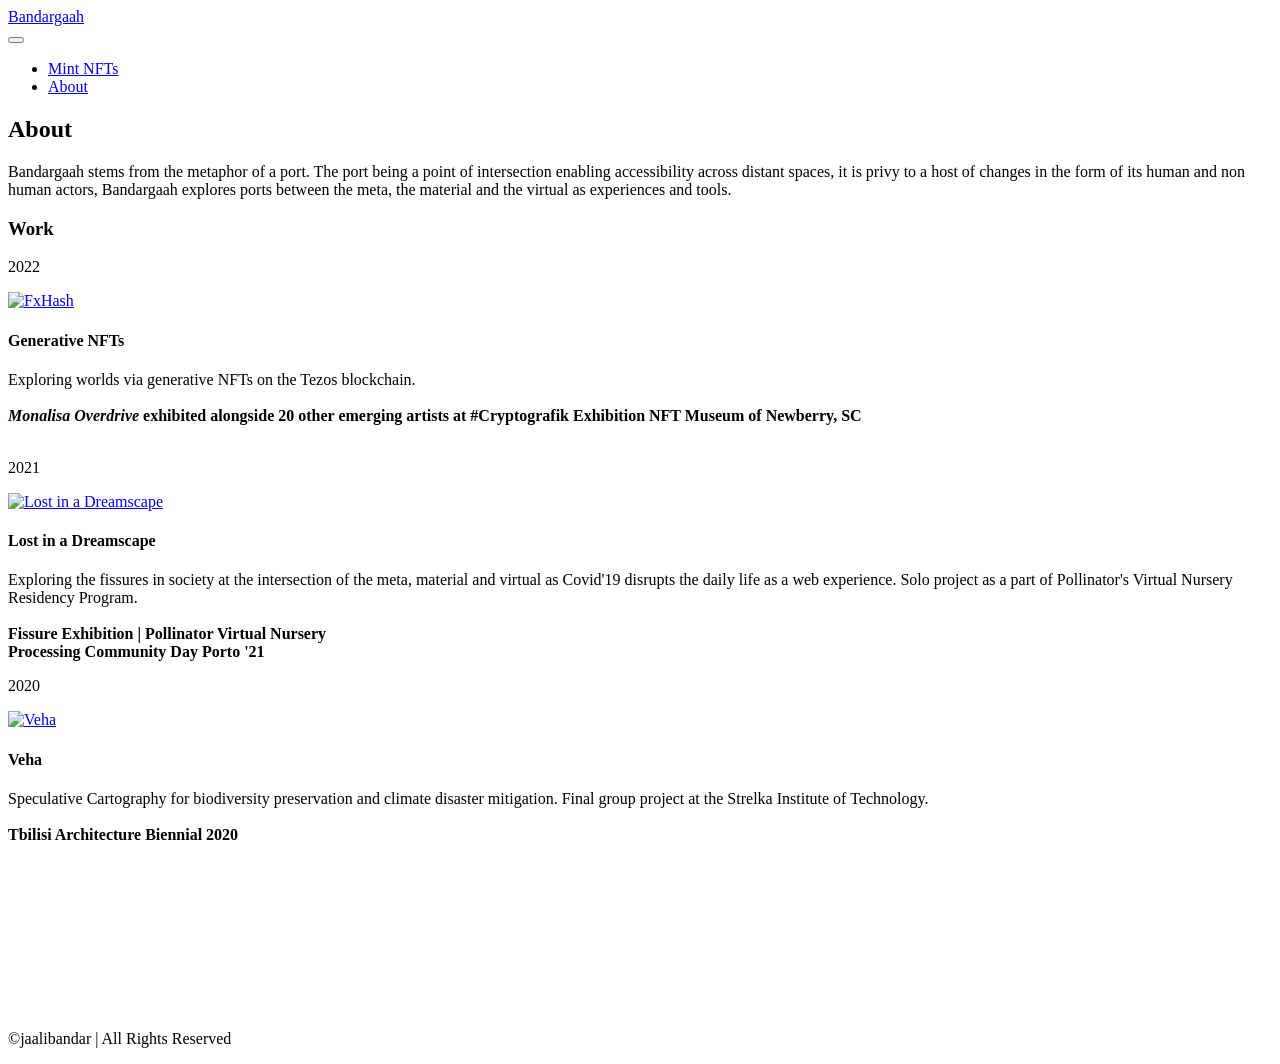
==== about.html @ 4d877e4e "Add files via upload" ====
<!DOCTYPE html>
<html  >
<head>

  <meta charset="UTF-8">
  <meta http-equiv="X-UA-Compatible" content="IE=edge">

  <meta name="viewport" content="width=device-width, initial-scale=1, minimum-scale=1">
  <link rel="shortcut icon" href="assets/images/icon01.png" type="image/x-icon">
  <meta name="description" content="">
  
  
  <title>About</title>
  <link rel="stylesheet" href="assets/bootstrap/css/bootstrap.min.css">
  <link rel="stylesheet" href="assets/bootstrap/css/bootstrap-grid.min.css">
  <link rel="stylesheet" href="assets/bootstrap/css/bootstrap-reboot.min.css">
  <link rel="stylesheet" href="assets/parallax/jarallax.css">
  <link rel="stylesheet" href="assets/dropdown/css/style.css">
  <link rel="stylesheet" href="assets/socicon/css/styles.css">
  <link rel="stylesheet" href="assets/theme/css/style.css">
  <link rel="preload" href="https://fonts.googleapis.com/css?family=EB+Garamond:400,500,600,700,800,400i,500i,600i,700i,800i&display=swap" as="style" onload="this.onload=null;this.rel='stylesheet'">
  <noscript><link rel="stylesheet" href="https://fonts.googleapis.com/css?family=EB+Garamond:400,500,600,700,800,400i,500i,600i,700i,800i&display=swap"></noscript>
  <link rel="preload" href="https://fonts.googleapis.com/css?family=IBM+Plex+Sans:100,100i,200,200i,300,300i,400,400i,500,500i,600,600i,700,700i&display=swap" as="style" onload="this.onload=null;this.rel='stylesheet'">
  <noscript><link rel="stylesheet" href="https://fonts.googleapis.com/css?family=IBM+Plex+Sans:100,100i,200,200i,300,300i,400,400i,500,500i,600,600i,700,700i&display=swap"></noscript>
  <link rel="preload" as="style" href="assets/mobirise/css/mbr-additional.css"><link rel="stylesheet" href="assets/mobirise/css/mbr-additional.css" type="text/css">
  
  
  
  
</head>
<body>

<!-- Analytics -->
<!-- Global site tag (gtag.js) - Google Analytics -->
<script async src="https://www.googletagmanager.com/gtag/js?id=G-V5BBB9XHF3"></script>
<script>
  window.dataLayer = window.dataLayer || [];
  function gtag(){dataLayer.push(arguments);}
  gtag('js', new Date());

  gtag('config', 'G-V5BBB9XHF3');
</script>
<!-- /Analytics -->


  
  <section data-bs-version="5.1" class="menu menu3 cid-t7M9YjUPXo" once="menu" id="menu3-7">
    
    <nav class="navbar navbar-dropdown navbar-expand-lg">
        <div class="container-fluid">
            <div class="navbar-brand">
                
                <span class="navbar-caption-wrap"><a class="navbar-caption text-white text-primary display-7" href="index.html">Bandargaah</a></span>
            </div>
            <button class="navbar-toggler" type="button" data-toggle="collapse" data-bs-toggle="collapse" data-target="#navbarSupportedContent" data-bs-target="#navbarSupportedContent" aria-controls="navbarNavAltMarkup" aria-expanded="false" aria-label="Toggle navigation">
                <div class="hamburger">
                    <span></span>
                    <span></span>
                    <span></span>
                    <span></span>
                </div>
            </button>
            <div class="collapse navbar-collapse" id="navbarSupportedContent">
                <ul class="navbar-nav nav-dropdown nav-right" data-app-modern-menu="true"><li class="nav-item"><a class="nav-link link text-white text-primary display-7" href="index.html#features3-2">Mint NFTs</a></li>
                    
                    <li class="nav-item"><a class="nav-link link text-white text-primary display-7" href="about.html">About</a>
                    </li></ul>
                <div class="icons-menu">
                    <a class="iconfont-wrapper" href="https://www.instagram.com/jaali.bandar/" target="_blank">
                        <span class="p-2 mbr-iconfont socicon-instagram socicon" style="color: rgb(255, 255, 255); fill: rgb(255, 255, 255);"></span>
                    </a>
                    <a class="iconfont-wrapper" href="https://twitter.com/jaalibandar" target="_blank">
                        <span class="p-2 mbr-iconfont socicon-twitter socicon" style="color: rgb(255, 255, 255); fill: rgb(255, 255, 255);"></span>
                    </a>
                    <a class="iconfont-wrapper" href="mailto:jaalibandar@gmail.com">
                        <span class="p-2 mbr-iconfont socicon-mail socicon" style="color: rgb(255, 255, 255); fill: rgb(255, 255, 255);"></span>
                    </a>
                    
                </div>
                
            </div>
        </div>
    </nav>
</section>

<section data-bs-version="5.1" class="header1 cid-t7M9YkzT1u mbr-fullscreen mbr-parallax-background" id="header1-8">

    

    <div class="mbr-overlay" style="opacity: 0.6; background-color: rgb(0, 0, 0);"></div>

    <div class="container">
        <div class="row">
            <div class="col-12 col-lg-8">
                <h1 class="mbr-section-title mbr-fonts-style mb-3 display-1"><strong>About</strong></h1>
                
                <p class="mbr-text mbr-fonts-style display-7">Bandargaah stems from the metaphor of a port. The port being a point of intersection enabling accessibility across distant spaces, it is privy to a host of changes in the form of its human and non human actors, Bandargaah explores ports between the meta, the material and the virtual as experiences and tools.</p>
                
            </div>
        </div>
    </div>
</section>

<section data-bs-version="5.1" class="timeline3 cid-t7MYeKxSr4" id="timeline3-d">
    
    
    <div class="container">
        <div class="mbr-section-head">
            <h3 class="mbr-section-title mbr-fonts-style align-center mb-0 display-1">
                <strong>Work</strong></h3>
            
        </div>
        <div class="timelines-container mt-4">
            <div class="row timeline-element first-separline mb-5">
                <div class="timeline-date col-12">
                    <div class="timeline-date-wrapper">
                        <p class="mbr-timeline-date display-7">
                            2022</p>
                    </div>
                </div>
                <span class="iconBackground"></span>
                <div class="col-12 col-md-6">
                    <div class="image-wrapper">
                        <a href="https://www.fxhash.xyz/u/Jaali%20Bandar" target="_blank"><img src="assets/images/cables-20.png" alt="FxHash" title=""></a>
                    </div>
                </div>
                <div class="col-12 col-md-6">
                    <div class="timeline-text-wrapper">
                        <h4 class="mbr-timeline-title mbr-fonts-style mb-0 display-5">
                            <strong>Generative NFTs</strong></h4>
                        <p class="mbr-text mbr-fonts-style mt-3 mb-0 display-7">
                            Exploring worlds via generative NFTs on the Tezos blockchain.&nbsp;<br><br><em><strong>Monalisa Overdrive</strong></em> <strong>exhibited alongside 20 other emerging artists at #Cryptografik Exhibition NFT Museum&nbsp;of Newberry, SC</strong>&nbsp;&nbsp;<br><br></p>
                    </div>
                </div>
            </div>
            <div class="row timeline-element first-separline mb-5">
                <div class="timeline-date col-12">
                    <div class="timeline-date-wrapper">
                        <p class="mbr-timeline-date display-7">
                            2021</p>
                    </div>
                </div>
                <span class="iconBackground"></span>
                <div class="col-12 col-md-6">
                    <div class="image-wrapper">
                        <a href="https://lostinadreamscape.com/" target="_blank"><img src="assets/images/liad.png" alt="Lost in a Dreamscape" title=""></a>
                    </div>
                </div>
                <div class="col-12 col-md-6">
                    <div class="timeline-text-wrapper">
                        <h4 class="mbr-timeline-title mbr-fonts-style mb-0 display-5">
                            <strong>Lost in a Dreamscape</strong></h4>
                        <p class="mbr-text mbr-fonts-style mt-3 mb-0 display-7">
                            Exploring the fissures in society at the intersection of the meta, material and virtual as Covid'19 disrupts the daily life as a web experience. Solo project as a part of Pollinator's Virtual Nursery Residency Program.<br><br><strong>Fissure Exhibition | Pollinator Virtual Nursery&nbsp;</strong><br><strong>Processing Community Day Porto '21</strong></p>
                    </div>
                </div>
            </div>
            <div class="row timeline-element first-separline mb-5">
                <div class="timeline-date col-12">
                    <div class="timeline-date-wrapper">
                        <p class="mbr-timeline-date display-7">
                            2020</p>
                    </div>
                </div>
                <span class="iconBackground"></span>
                <div class="col-12 col-md-6">
                    <div class="image-wrapper">
                        <a href="http://veha.network/" target="_blank"><img src="assets/images/ajuksdhfasukjf.png" alt="Veha" title=""></a>
                    </div>
                </div>
                <div class="col-12 col-md-6">
                    <div class="timeline-text-wrapper">
                        <h4 class="mbr-timeline-title mbr-fonts-style mb-0 display-5">
                            <strong>Veha</strong></h4>
                        <p class="mbr-text mbr-fonts-style mt-3 mb-0 display-7">Speculative Cartography for biodiversity preservation and climate disaster mitigation. Final group project at the Strelka Institute of Technology.&nbsp;<br><br><strong>Tbilisi Architecture Biennial 2020&nbsp;</strong></p>
                    </div>
                </div>
            </div>
            
            
            
            
            
            
            
            
            
        </div>
    </div>
</section>

<section data-bs-version="5.1" class="map2 cid-t7M9YlPfBS" id="map2-b">
    
    
    <div>
        
        <div class="google-map"><iframe frameborder="0" style="border:0" src="https://www.google.com/maps/embed/v1/place?key=AIzaSyCNveGQ9bfpKFwWzQLLftrR9hNiHwdqQG8&amp;q=bangalore" allowfullscreen=""></iframe></div>
    </div>
</section>

<section data-bs-version="5.1" class="footer7 cid-t7M9YmiOKO" once="footers" id="footer7-c">

    

    

    <div class="container">
        <div class="media-container-row align-center mbr-white">
            <div class="col-12">
                <p class="mbr-text mb-0 mbr-fonts-style display-7">
                    ©jaalibandar | All Rights Reserved
                </p>
            </div>
        </div>
    </div>
</section><section style="display: none !important;background-color: #fff; font-family: -apple-system, BlinkMacSystemFont, 'Segoe UI', 'Roboto', 'Helvetica Neue', Arial, sans-serif; color:#aaa; font-size:12px; padding: 0; align-items: center; display: flex;"><a href="https://mobirise.site/b" style="flex: 1 1; height: 3rem; padding-left: 1rem;"></a><p style="flex: 0 0 auto; margin:0; padding-right:1rem;"><a href="https://mobirise.site/s" style="color:#aaa;">Site</a> was designed with Mobirise web themes</p></section><script src="assets/bootstrap/js/bootstrap.bundle.min.js"></script>  <script src="assets/parallax/jarallax.js"></script>  <script src="assets/smoothscroll/smooth-scroll.js"></script>  <script src="assets/ytplayer/index.js"></script>  <script src="assets/dropdown/js/navbar-dropdown.js"></script>  <script src="assets/theme/js/script.js"></script>  
  
  
</body>
</html>
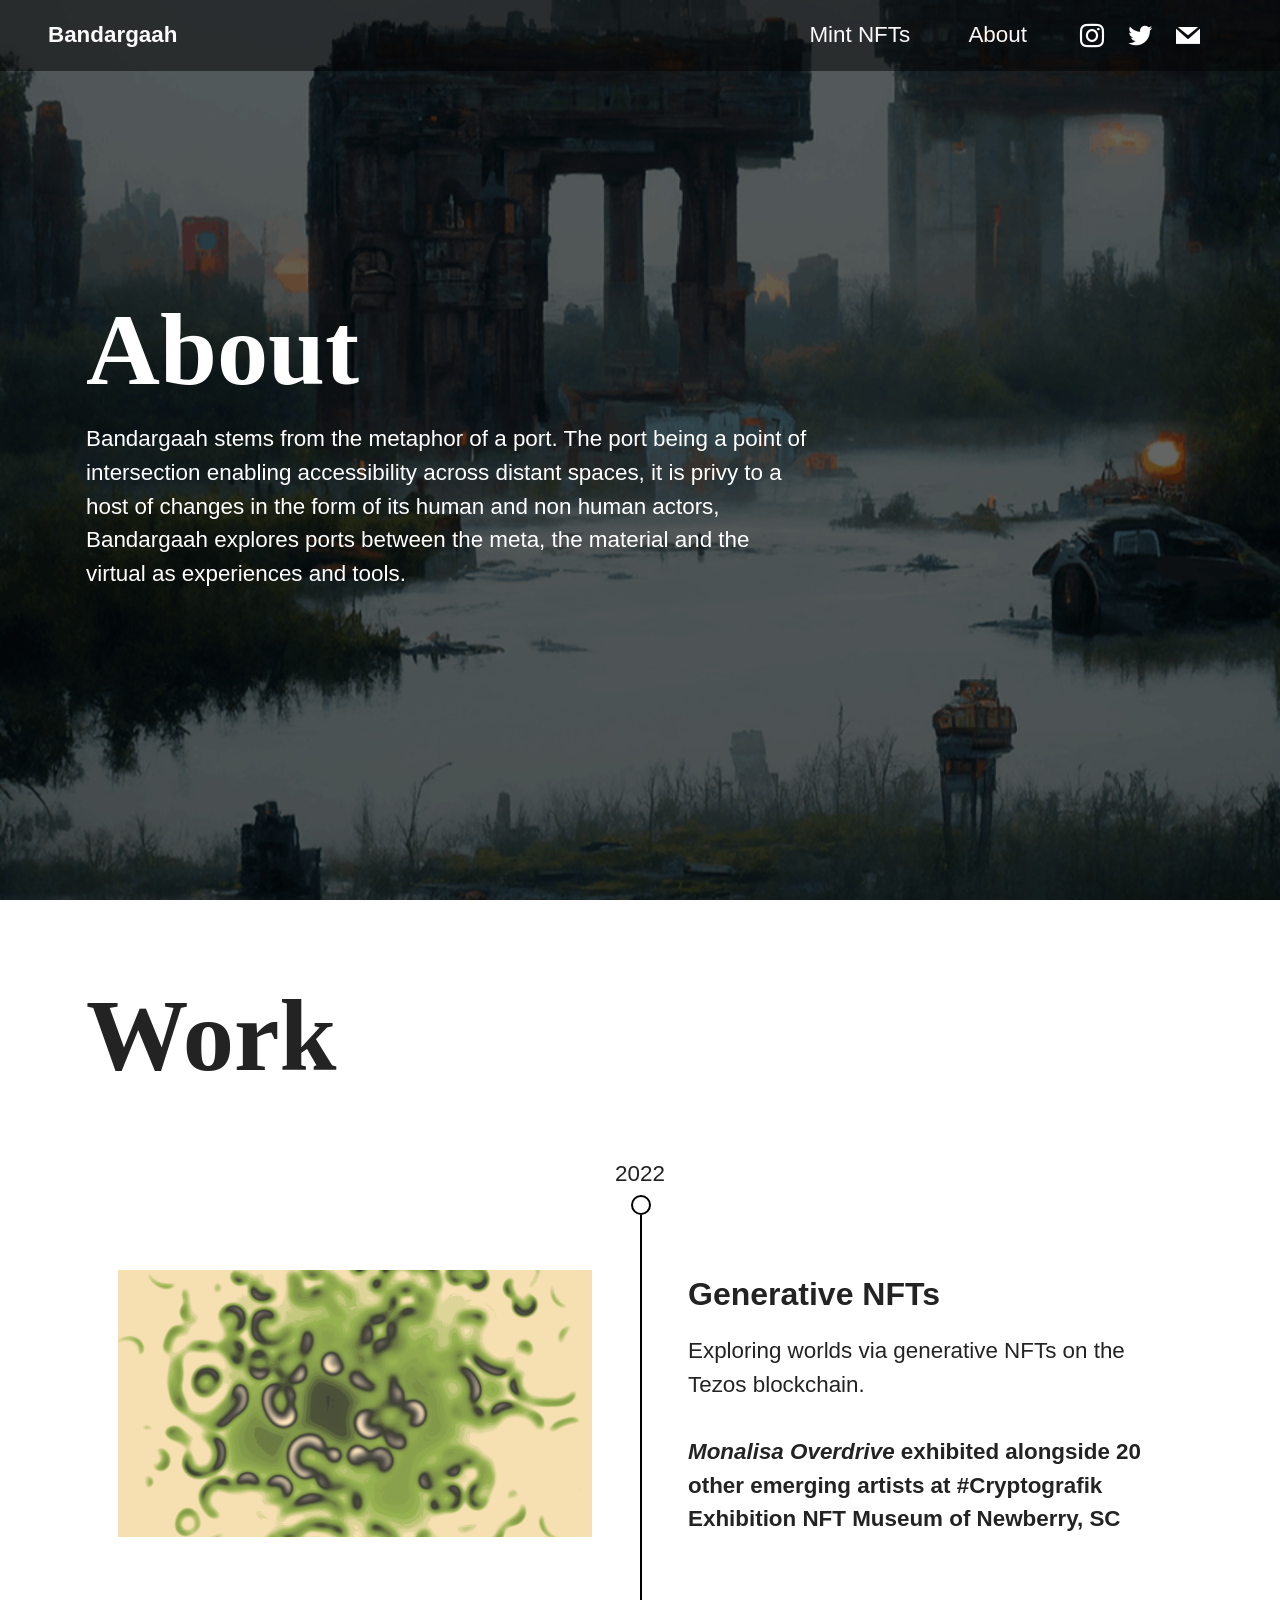
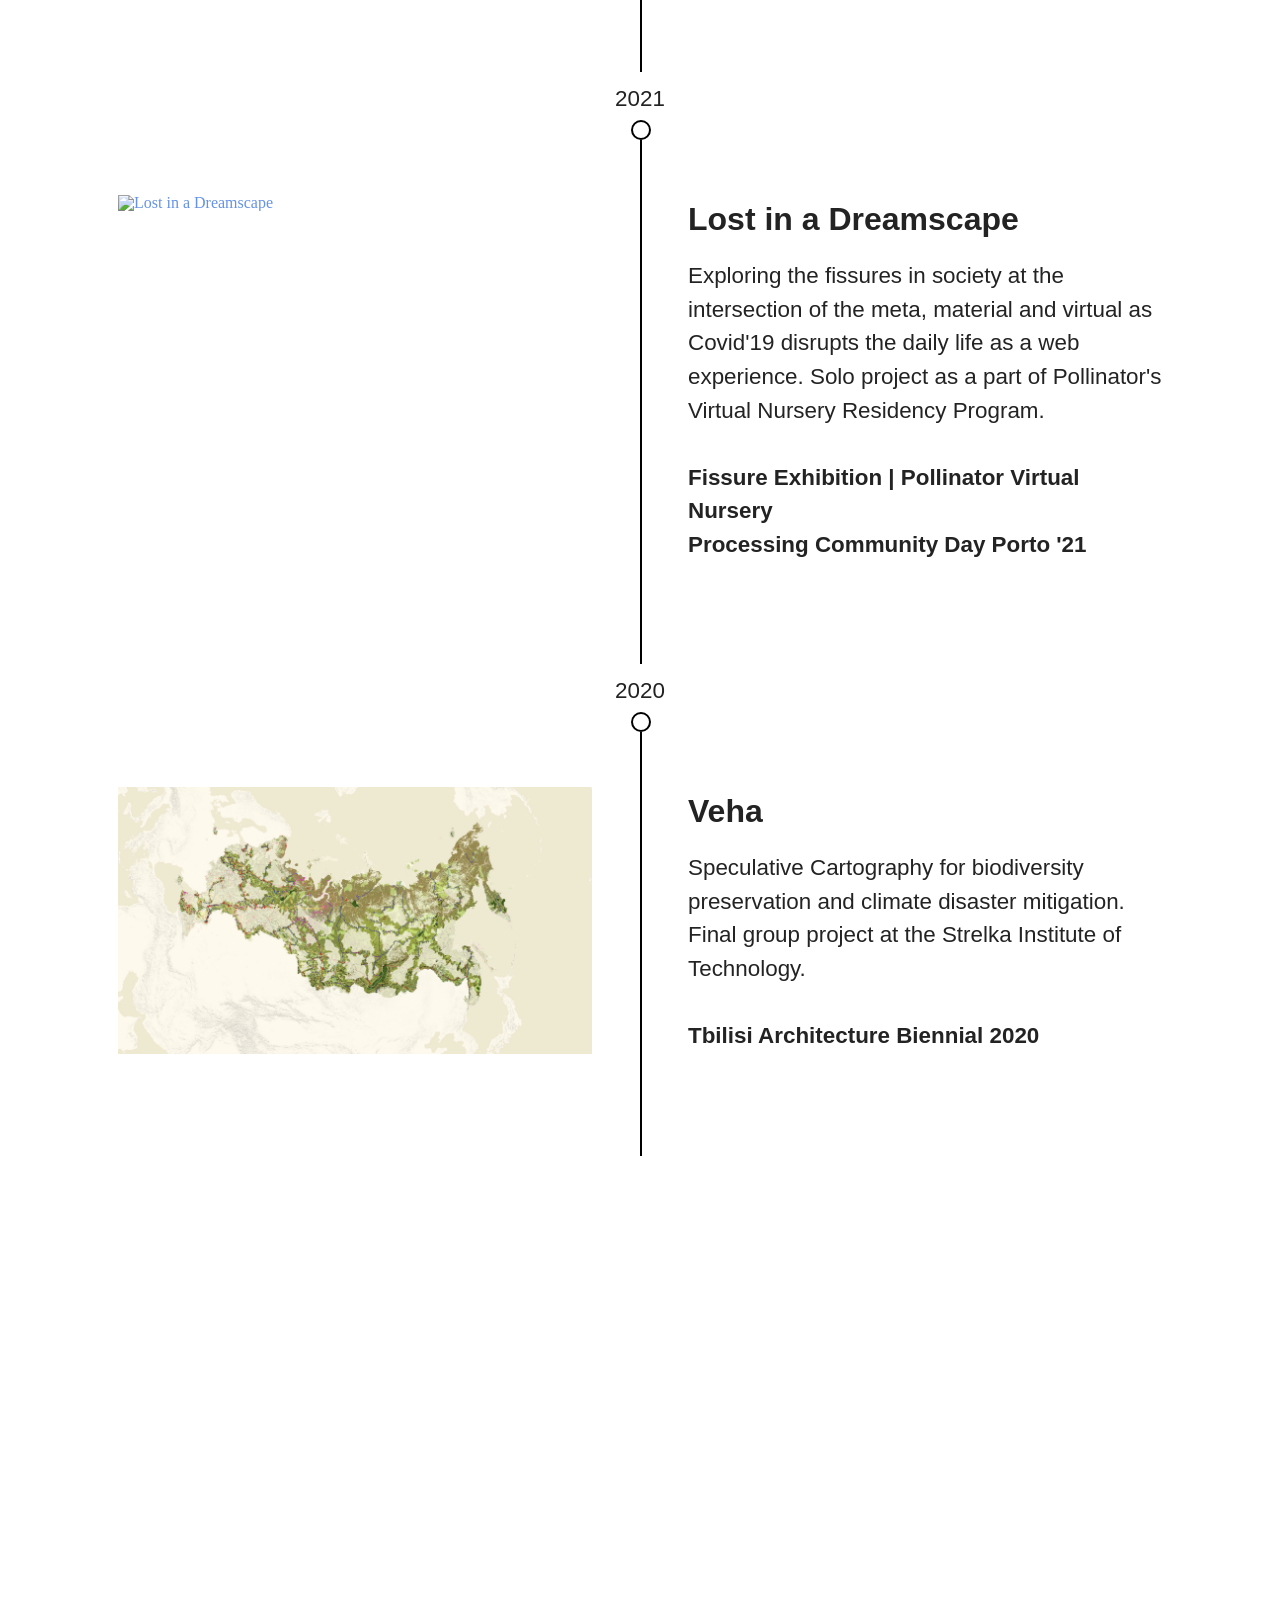
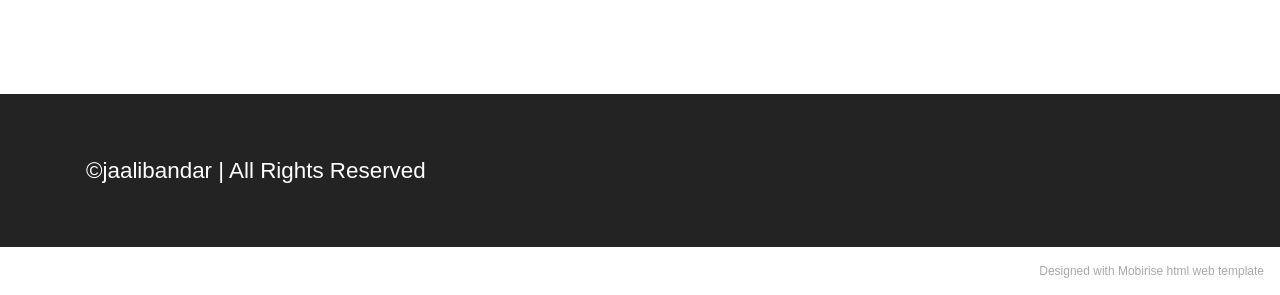
==== commit 74a0dd65: "150722 Added a new page, updated recent info" ====
--- a/about.html
+++ b/about.html
@@ -1,10 +1,10 @@
 <!DOCTYPE html>
 <html  >
 <head>
-
+  <!-- Site made with Mobirise Website Builder v5.6.0, https://mobirise.com -->
   <meta charset="UTF-8">
   <meta http-equiv="X-UA-Compatible" content="IE=edge">
-
+  <meta name="generator" content="Mobirise v5.6.0, mobirise.com">
   <meta name="viewport" content="width=device-width, initial-scale=1, minimum-scale=1">
   <link rel="shortcut icon" href="assets/images/icon01.png" type="image/x-icon">
   <meta name="description" content="">
@@ -194,7 +194,7 @@
     
     <div>
         
-        <div class="google-map"><iframe frameborder="0" style="border:0" src="https://www.google.com/maps/embed/v1/place?key=AIzaSyCNveGQ9bfpKFwWzQLLftrR9hNiHwdqQG8&amp;q=bangalore" allowfullscreen=""></iframe></div>
+        <div class="google-map"><iframe frameborder="0" style="border:0" src="https://www.google.com/maps/embed/v1/place?key=AIzaSyCZI5F_k6S1k46ujh0SNrapM89f7mJxd30&amp;q=bangalore" allowfullscreen=""></iframe></div>
     </div>
 </section>
 
@@ -213,7 +213,7 @@
             </div>
         </div>
     </div>
-</section><section style="display: none !important;background-color: #fff; font-family: -apple-system, BlinkMacSystemFont, 'Segoe UI', 'Roboto', 'Helvetica Neue', Arial, sans-serif; color:#aaa; font-size:12px; padding: 0; align-items: center; display: flex;"><a href="https://mobirise.site/b" style="flex: 1 1; height: 3rem; padding-left: 1rem;"></a><p style="flex: 0 0 auto; margin:0; padding-right:1rem;"><a href="https://mobirise.site/s" style="color:#aaa;">Site</a> was designed with Mobirise web themes</p></section><script src="assets/bootstrap/js/bootstrap.bundle.min.js"></script>  <script src="assets/parallax/jarallax.js"></script>  <script src="assets/smoothscroll/smooth-scroll.js"></script>  <script src="assets/ytplayer/index.js"></script>  <script src="assets/dropdown/js/navbar-dropdown.js"></script>  <script src="assets/theme/js/script.js"></script>  
+</section><section style="background-color: #fff; font-family: -apple-system, BlinkMacSystemFont, 'Segoe UI', 'Roboto', 'Helvetica Neue', Arial, sans-serif; color:#aaa; font-size:12px; padding: 0; align-items: center; display: flex;"><a href="https://mobirise.site/j" style="flex: 1 1; height: 3rem; padding-left: 1rem;"></a><p style="flex: 0 0 auto; margin:0; padding-right:1rem;"><a href="https://mobirise.site/t" style="color:#aaa;">Designed</a> with Mobirise html web template</p></section><script src="assets/bootstrap/js/bootstrap.bundle.min.js"></script>  <script src="assets/parallax/jarallax.js"></script>  <script src="assets/smoothscroll/smooth-scroll.js"></script>  <script src="assets/ytplayer/index.js"></script>  <script src="assets/dropdown/js/navbar-dropdown.js"></script>  <script src="assets/theme/js/script.js"></script>  
   
   
 </body>
--- a/assets/parallax/jarallax.css
+++ b/assets/parallax/jarallax.css
@@ -0,0 +1,15 @@
+.jarallax {
+    position: relative;
+    z-index: 0;
+}
+.jarallax > .jarallax-img {
+    position: absolute;
+    object-fit: cover;
+    /* support for plugin https://github.com/bfred-it/object-fit-images */
+    font-family: 'object-fit: cover;';
+    top: 0;
+    left: 0;
+    width: 100%;
+    height: 100%;
+    z-index: -1;
+}
--- a/assets/dropdown/css/style.css
+++ b/assets/dropdown/css/style.css
@@ -0,0 +1,265 @@
+.navbar-dropdown {
+  left: 0;
+  padding: 0;
+  position: absolute;
+  right: 0;
+  top: 0;
+  transition: all 0.45s ease;
+  z-index: 1030;
+  background: #282828; }
+  .navbar-dropdown .navbar-logo {
+    margin-right: 0.8rem;
+    transition: margin 0.3s ease-in-out;
+    vertical-align: middle; }
+    .navbar-dropdown .navbar-logo img {
+      height: 3.125rem;
+      transition: all 0.3s ease-in-out; }
+    .navbar-dropdown .navbar-logo.mbr-iconfont {
+      font-size: 3.125rem;
+      line-height: 3.125rem; }
+  .navbar-dropdown .navbar-caption {
+    font-weight: 700;
+    white-space: normal;
+    vertical-align: -4px;
+    line-height: 3.125rem !important; }
+    .navbar-dropdown .navbar-caption, .navbar-dropdown .navbar-caption:hover {
+      color: inherit;
+      text-decoration: none; }
+  .navbar-dropdown .mbr-iconfont + .navbar-caption {
+    vertical-align: -1px; }
+  .navbar-dropdown.navbar-fixed-top {
+    position: fixed; }
+  .navbar-dropdown .navbar-brand span {
+    vertical-align: -4px; }
+  .navbar-dropdown.bg-color.transparent {
+    background: none; }
+  .navbar-dropdown.navbar-short .navbar-brand {
+    padding: 0.625rem 0; }
+    .navbar-dropdown.navbar-short .navbar-brand span {
+      vertical-align: -1px; }
+  .navbar-dropdown.navbar-short .navbar-caption {
+    line-height: 2.375rem !important;
+    vertical-align: -2px; }
+  .navbar-dropdown.navbar-short .navbar-logo {
+    margin-right: 0.5rem; }
+    .navbar-dropdown.navbar-short .navbar-logo img {
+      height: 2.375rem; }
+    .navbar-dropdown.navbar-short .navbar-logo.mbr-iconfont {
+      font-size: 2.375rem;
+      line-height: 2.375rem; }
+  .navbar-dropdown.navbar-short .mbr-table-cell {
+    height: 3.625rem; }
+  .navbar-dropdown .navbar-close {
+    left: 0.6875rem;
+    position: fixed;
+    top: 0.75rem;
+    z-index: 1000; }
+  .navbar-dropdown .hamburger-icon {
+    content: "";
+    display: inline-block;
+    vertical-align: middle;
+    width: 16px;
+    -webkit-box-shadow: 0 -6px 0 1px #282828,0 0 0 1px #282828,0 6px 0 1px #282828;
+    -moz-box-shadow: 0 -6px 0 1px #282828,0 0 0 1px #282828,0 6px 0 1px #282828;
+    box-shadow: 0 -6px 0 1px #282828,0 0 0 1px #282828,0 6px 0 1px #282828; }
+
+.dropdown-menu .dropdown-toggle[data-toggle="dropdown-submenu"]::after {
+  border-bottom: 0.35em solid transparent;
+  border-left: 0.35em solid;
+  border-right: 0;
+  border-top: 0.35em solid transparent;
+  margin-left: 0.3rem; }
+
+.dropdown-menu .dropdown-item:focus {
+  outline: 0; }
+
+.nav-dropdown {
+  font-size: 0.75rem;
+  font-weight: 500;
+  height: auto !important; }
+  .nav-dropdown .nav-btn {
+    padding-left: 1rem; }
+  .nav-dropdown .link {
+    margin: .667em 1.667em;
+    font-weight: 500;
+    padding: 0;
+    transition: color .2s ease-in-out; }
+    .nav-dropdown .link.dropdown-toggle {
+      margin-right: 2.583em; }
+      .nav-dropdown .link.dropdown-toggle::after {
+        margin-left: .25rem;
+        border-top: 0.35em solid;
+        border-right: 0.35em solid transparent;
+        border-left: 0.35em solid transparent;
+        border-bottom: 0; }
+      .nav-dropdown .link.dropdown-toggle[aria-expanded="true"] {
+        margin: 0;
+        padding: 0.667em 3.263em  0.667em 1.667em; }
+  .nav-dropdown .link::after,
+  .nav-dropdown .dropdown-item::after {
+    color: inherit; }
+  .nav-dropdown .btn {
+    font-size: 0.75rem;
+    font-weight: 700;
+    letter-spacing: 0;
+    margin-bottom: 0;
+    padding-left: 1.25rem;
+    padding-right: 1.25rem; }
+  .nav-dropdown .dropdown-menu {
+    border-radius: 0;
+    border: 0;
+    left: 0;
+    margin: 0;
+    padding-bottom: 1.25rem;
+    padding-top: 1.25rem;
+    position: relative; }
+  .nav-dropdown .dropdown-submenu {
+    margin-left: 0.125rem;
+    top: 0; }
+  .nav-dropdown .dropdown-item {
+    font-weight: 500;
+    line-height: 2;
+    padding: 0.3846em 4.615em 0.3846em 1.5385em;
+    position: relative;
+    transition: color .2s ease-in-out, background-color .2s ease-in-out; }
+    .nav-dropdown .dropdown-item::after {
+      margin-top: -0.3077em;
+      position: absolute;
+      right: 1.1538em;
+      top: 50%; }
+    .nav-dropdown .dropdown-item:focus, .nav-dropdown .dropdown-item:hover {
+      background: none; }
+
+@media (max-width: 767px) {
+  .nav-dropdown.navbar-toggleable-sm {
+    bottom: 0;
+    display: none;
+    left: 0;
+    overflow-x: hidden;
+    position: fixed;
+    top: 0;
+    transform: translateX(-100%);
+    -ms-transform: translateX(-100%);
+    -webkit-transform: translateX(-100%);
+    width: 18.75rem;
+    z-index: 999; } }
+.nav-dropdown.navbar-toggleable-xl {
+  bottom: 0;
+  display: none;
+  left: 0;
+  overflow-x: hidden;
+  position: fixed;
+  top: 0;
+  transform: translateX(-100%);
+  -ms-transform: translateX(-100%);
+  -webkit-transform: translateX(-100%);
+  width: 18.75rem;
+  z-index: 999; }
+
+.nav-dropdown-sm {
+  display: block !important;
+  overflow-x: hidden;
+  overflow: auto;
+  padding-top: 3.875rem; }
+  .nav-dropdown-sm::after {
+    content: "";
+    display: block;
+    height: 3rem;
+    width: 100%; }
+  .nav-dropdown-sm.collapse.in ~ .navbar-close {
+    display: block !important; }
+  .nav-dropdown-sm.collapsing, .nav-dropdown-sm.collapse.in {
+    transform: translateX(0);
+    -ms-transform: translateX(0);
+    -webkit-transform: translateX(0);
+    transition: all 0.25s ease-out;
+    -webkit-transition: all 0.25s ease-out;
+    background: #282828; }
+  .nav-dropdown-sm.collapsing[aria-expanded="false"] {
+    transform: translateX(-100%);
+    -ms-transform: translateX(-100%);
+    -webkit-transform: translateX(-100%); }
+  .nav-dropdown-sm .nav-item {
+    display: block;
+    margin-left: 0 !important;
+    padding-left: 0; }
+  .nav-dropdown-sm .link,
+  .nav-dropdown-sm .dropdown-item {
+    border-top: 1px dotted rgba(255, 255, 255, 0.1);
+    font-size: 0.8125rem;
+    line-height: 1.6;
+    margin: 0 !important;
+    padding: 0.875rem 2.4rem 0.875rem 1.5625rem !important;
+    position: relative;
+    white-space: normal; }
+    .nav-dropdown-sm .link:focus, .nav-dropdown-sm .link:hover,
+    .nav-dropdown-sm .dropdown-item:focus,
+    .nav-dropdown-sm .dropdown-item:hover {
+      background: rgba(0, 0, 0, 0.2) !important;
+      color: #c0a375; }
+  .nav-dropdown-sm .nav-btn {
+    position: relative;
+    padding: 1.5625rem 1.5625rem 0 1.5625rem; }
+    .nav-dropdown-sm .nav-btn::before {
+      border-top: 1px dotted rgba(255, 255, 255, 0.1);
+      content: "";
+      left: 0;
+      position: absolute;
+      top: 0;
+      width: 100%; }
+    .nav-dropdown-sm .nav-btn + .nav-btn {
+      padding-top: 0.625rem; }
+      .nav-dropdown-sm .nav-btn + .nav-btn::before {
+        display: none; }
+  .nav-dropdown-sm .btn {
+    padding: 0.625rem 0; }
+  .nav-dropdown-sm .dropdown-toggle[data-toggle="dropdown-submenu"]::after {
+    margin-left: .25rem;
+    border-top: 0.35em solid;
+    border-right: 0.35em solid transparent;
+    border-left: 0.35em solid transparent;
+    border-bottom: 0; }
+  .nav-dropdown-sm .dropdown-toggle[data-toggle="dropdown-submenu"][aria-expanded="true"]::after {
+    border-top: 0;
+    border-right: 0.35em solid transparent;
+    border-left: 0.35em solid transparent;
+    border-bottom: 0.35em solid; }
+  .nav-dropdown-sm .dropdown-menu {
+    margin: 0;
+    padding: 0;
+    position: relative;
+    top: 0;
+    left: 0;
+    width: 100%;
+    border: 0;
+    float: none;
+    border-radius: 0;
+    background: none; }
+  .nav-dropdown-sm .dropdown-submenu {
+    left: 100%;
+    margin-left: 0.125rem;
+    margin-top: -1.25rem;
+    top: 0; }
+
+.navbar-toggleable-sm .nav-dropdown .dropdown-menu {
+  position: absolute; }
+
+.navbar-toggleable-sm .nav-dropdown .dropdown-submenu {
+  left: 100%;
+  margin-left: 0.125rem;
+  margin-top: -1.25rem;
+  top: 0; }
+
+.navbar-toggleable-sm.opened .nav-dropdown .dropdown-menu {
+  position: relative; }
+
+.navbar-toggleable-sm.opened .nav-dropdown .dropdown-submenu {
+  left: 0;
+  margin-left: 00rem;
+  margin-top: 0rem;
+  top: 0; }
+
+.is-builder .nav-dropdown.collapsing {
+  transition: none !important; }
+
+
--- a/assets/socicon/css/styles.css
+++ b/assets/socicon/css/styles.css
@@ -0,0 +1,934 @@
+@charset "UTF-8";
+
+@font-face {
+  font-family: 'Socicon';
+  src:  url('../fonts/socicon.eot');
+  src:  url('../fonts/socicon.eot?#iefix') format('embedded-opentype'),
+    url('../fonts/socicon.woff2') format('woff2'),
+    url('../fonts/socicon.ttf') format('truetype'),
+    url('../fonts/socicon.woff') format('woff'),
+    url('../fonts/socicon.svg#socicon') format('svg');
+  font-weight: normal;
+  font-style: normal;
+  font-display: swap;
+}
+
+[data-icon]:before {
+  font-family: "socicon" !important;
+  content: attr(data-icon);
+  font-style: normal !important;
+  font-weight: normal !important;
+  font-variant: normal !important;
+  text-transform: none !important;
+  speak: none;
+  line-height: 1;
+  -webkit-font-smoothing: antialiased;
+  -moz-osx-font-smoothing: grayscale;
+}
+
+[class^="socicon-"], [class*=" socicon-"] {
+  /* use !important to prevent issues with browser extensions that change fonts */
+  font-family: 'Socicon' !important;
+  speak: none;
+  font-style: normal;
+  font-weight: normal;
+  font-variant: normal;
+  text-transform: none;
+  line-height: 1;
+
+  /* Better Font Rendering =========== */
+  -webkit-font-smoothing: antialiased;
+  -moz-osx-font-smoothing: grayscale;
+}
+
+.socicon-eitaa:before {
+  content: "\e97c";
+}
+.socicon-soroush:before {
+  content: "\e97d";
+}
+.socicon-bale:before {
+  content: "\e97e";
+}
+.socicon-zazzle:before {
+  content: "\e97b";
+}
+.socicon-society6:before {
+  content: "\e97a";
+}
+.socicon-redbubble:before {
+  content: "\e979";
+}
+.socicon-avvo:before {
+  content: "\e978";
+}
+.socicon-stitcher:before {
+  content: "\e977";
+}
+.socicon-googlehangouts:before {
+  content: "\e974";
+}
+.socicon-dlive:before {
+  content: "\e975";
+}
+.socicon-vsco:before {
+  content: "\e976";
+}
+.socicon-flipboard:before {
+  content: "\e973";
+}
+.socicon-ubuntu:before {
+  content: "\e958";
+}
+.socicon-artstation:before {
+  content: "\e959";
+}
+.socicon-invision:before {
+  content: "\e95a";
+}
+.socicon-torial:before {
+  content: "\e95b";
+}
+.socicon-collectorz:before {
+  content: "\e95c";
+}
+.socicon-seenthis:before {
+  content: "\e95d";
+}
+.socicon-googleplaymusic:before {
+  content: "\e95e";
+}
+.socicon-debian:before {
+  content: "\e95f";
+}
+.socicon-filmfreeway:before {
+  content: "\e960";
+}
+.socicon-gnome:before {
+  content: "\e961";
+}
+.socicon-itchio:before {
+  content: "\e962";
+}
+.socicon-jamendo:before {
+  content: "\e963";
+}
+.socicon-mix:before {
+  content: "\e964";
+}
+.socicon-sharepoint:before {
+  content: "\e965";
+}
+.socicon-tinder:before {
+  content: "\e966";
+}
+.socicon-windguru:before {
+  content: "\e967";
+}
+.socicon-cdbaby:before {
+  content: "\e968";
+}
+.socicon-elementaryos:before {
+  content: "\e969";
+}
+.socicon-stage32:before {
+  content: "\e96a";
+}
+.socicon-tiktok:before {
+  content: "\e96b";
+}
+.socicon-gitter:before {
+  content: "\e96c";
+}
+.socicon-letterboxd:before {
+  content: "\e96d";
+}
+.socicon-threema:before {
+  content: "\e96e";
+}
+.socicon-splice:before {
+  content: "\e96f";
+}
+.socicon-metapop:before {
+  content: "\e970";
+}
+.socicon-naver:before {
+  content: "\e971";
+}
+.socicon-remote:before {
+  content: "\e972";
+}
+.socicon-internet:before {
+  content: "\e957";
+}
+.socicon-moddb:before {
+  content: "\e94b";
+}
+.socicon-indiedb:before {
+  content: "\e94c";
+}
+.socicon-traxsource:before {
+  content: "\e94d";
+}
+.socicon-gamefor:before {
+  content: "\e94e";
+}
+.socicon-pixiv:before {
+  content: "\e94f";
+}
+.socicon-myanimelist:before {
+  content: "\e950";
+}
+.socicon-blackberry:before {
+  content: "\e951";
+}
+.socicon-wickr:before {
+  content: "\e952";
+}
+.socicon-spip:before {
+  content: "\e953";
+}
+.socicon-napster:before {
+  content: "\e954";
+}
+.socicon-beatport:before {
+  content: "\e955";
+}
+.socicon-hackerone:before {
+  content: "\e956";
+}
+.socicon-hackernews:before {
+  content: "\e946";
+}
+.socicon-smashwords:before {
+  content: "\e947";
+}
+.socicon-kobo:before {
+  content: "\e948";
+}
+.socicon-bookbub:before {
+  content: "\e949";
+}
+.socicon-mailru:before {
+  content: "\e94a";
+}
+.socicon-gitlab:before {
+  content: "\e945";
+}
+.socicon-instructables:before {
+  content: "\e944";
+}
+.socicon-portfolio:before {
+  content: "\e943";
+}
+.socicon-codered:before {
+  content: "\e940";
+}
+.socicon-origin:before {
+  content: "\e941";
+}
+.socicon-nextdoor:before {
+  content: "\e942";
+}
+.socicon-udemy:before {
+  content: "\e93f";
+}
+.socicon-livemaster:before {
+  content: "\e93e";
+}
+.socicon-crunchbase:before {
+  content: "\e93b";
+}
+.socicon-homefy:before {
+  content: "\e93c";
+}
+.socicon-calendly:before {
+  content: "\e93d";
+}
+.socicon-realtor:before {
+  content: "\e90f";
+}
+.socicon-tidal:before {
+  content: "\e910";
+}
+.socicon-qobuz:before {
+  content: "\e911";
+}
+.socicon-natgeo:before {
+  content: "\e912";
+}
+.socicon-mastodon:before {
+  content: "\e913";
+}
+.socicon-unsplash:before {
+  content: "\e914";
+}
+.socicon-homeadvisor:before {
+  content: "\e915";
+}
+.socicon-angieslist:before {
+  content: "\e916";
+}
+.socicon-codepen:before {
+  content: "\e917";
+}
+.socicon-slack:before {
+  content: "\e918";
+}
+.socicon-openaigym:before {
+  content: "\e919";
+}
+.socicon-logmein:before {
+  content: "\e91a";
+}
+.socicon-fiverr:before {
+  content: "\e91b";
+}
+.socicon-gotomeeting:before {
+  content: "\e91c";
+}
+.socicon-aliexpress:before {
+  content: "\e91d";
+}
+.socicon-guru:before {
+  content: "\e91e";
+}
+.socicon-appstore:before {
+  content: "\e91f";
+}
+.socicon-homes:before {
+  content: "\e920";
+}
+.socicon-zoom:before {
+  content: "\e921";
+}
+.socicon-alibaba:before {
+  content: "\e922";
+}
+.socicon-craigslist:before {
+  content: "\e923";
+}
+.socicon-wix:before {
+  content: "\e924";
+}
+.socicon-redfin:before {
+  content: "\e925";
+}
+.socicon-googlecalendar:before {
+  content: "\e926";
+}
+.socicon-shopify:before {
+  content: "\e927";
+}
+.socicon-freelancer:before {
+  content: "\e928";
+}
+.socicon-seedrs:before {
+  content: "\e929";
+}
+.socicon-bing:before {
+  content: "\e92a";
+}
+.socicon-doodle:before {
+  content: "\e92b";
+}
+.socicon-bonanza:before {
+  content: "\e92c";
+}
+.socicon-squarespace:before {
+  content: "\e92d";
+}
+.socicon-toptal:before {
+  content: "\e92e";
+}
+.socicon-gust:before {
+  content: "\e92f";
+}
+.socicon-ask:before {
+  content: "\e930";
+}
+.socicon-trulia:before {
+  content: "\e931";
+}
+.socicon-loomly:before {
+  content: "\e932";
+}
+.socicon-ghost:before {
+  content: "\e933";
+}
+.socicon-upwork:before {
+  content: "\e934";
+}
+.socicon-fundable:before {
+  content: "\e935";
+}
+.socicon-booking:before {
+  content: "\e936";
+}
+.socicon-googlemaps:before {
+  content: "\e937";
+}
+.socicon-zillow:before {
+  content: "\e938";
+}
+.socicon-niconico:before {
+  content: "\e939";
+}
+.socicon-toneden:before {
+  content: "\e93a";
+}
+.socicon-augment:before {
+  content: "\e908";
+}
+.socicon-bitbucket:before {
+  content: "\e909";
+}
+.socicon-fyuse:before {
+  content: "\e90a";
+}
+.socicon-yt-gaming:before {
+  content: "\e90b";
+}
+.socicon-sketchfab:before {
+  content: "\e90c";
+}
+.socicon-mobcrush:before {
+  content: "\e90d";
+}
+.socicon-microsoft:before {
+  content: "\e90e";
+}
+.socicon-pandora:before {
+  content: "\e907";
+}
+.socicon-messenger:before {
+  content: "\e906";
+}
+.socicon-gamewisp:before {
+  content: "\e905";
+}
+.socicon-bloglovin:before {
+  content: "\e904";
+}
+.socicon-tunein:before {
+  content: "\e903";
+}
+.socicon-gamejolt:before {
+  content: "\e901";
+}
+.socicon-trello:before {
+  content: "\e902";
+}
+.socicon-spreadshirt:before {
+  content: "\e900";
+}
+.socicon-500px:before {
+  content: "\e000";
+}
+.socicon-8tracks:before {
+  content: "\e001";
+}
+.socicon-airbnb:before {
+  content: "\e002";
+}
+.socicon-alliance:before {
+  content: "\e003";
+}
+.socicon-amazon:before {
+  content: "\e004";
+}
+.socicon-amplement:before {
+  content: "\e005";
+}
+.socicon-android:before {
+  content: "\e006";
+}
+.socicon-angellist:before {
+  content: "\e007";
+}
+.socicon-apple:before {
+  content: "\e008";
+}
+.socicon-appnet:before {
+  content: "\e009";
+}
+.socicon-baidu:before {
+  content: "\e00a";
+}
+.socicon-bandcamp:before {
+  content: "\e00b";
+}
+.socicon-battlenet:before {
+  content: "\e00c";
+}
+.socicon-mixer:before {
+  content: "\e00d";
+}
+.socicon-bebee:before {
+  content: "\e00e";
+}
+.socicon-bebo:before {
+  content: "\e00f";
+}
+.socicon-behance:before {
+  content: "\e010";
+}
+.socicon-blizzard:before {
+  content: "\e011";
+}
+.socicon-blogger:before {
+  content: "\e012";
+}
+.socicon-buffer:before {
+  content: "\e013";
+}
+.socicon-chrome:before {
+  content: "\e014";
+}
+.socicon-coderwall:before {
+  content: "\e015";
+}
+.socicon-curse:before {
+  content: "\e016";
+}
+.socicon-dailymotion:before {
+  content: "\e017";
+}
+.socicon-deezer:before {
+  content: "\e018";
+}
+.socicon-delicious:before {
+  content: "\e019";
+}
+.socicon-deviantart:before {
+  content: "\e01a";
+}
+.socicon-diablo:before {
+  content: "\e01b";
+}
+.socicon-digg:before {
+  content: "\e01c";
+}
+.socicon-discord:before {
+  content: "\e01d";
+}
+.socicon-disqus:before {
+  content: "\e01e";
+}
+.socicon-douban:before {
+  content: "\e01f";
+}
+.socicon-draugiem:before {
+  content: "\e020";
+}
+.socicon-dribbble:before {
+  content: "\e021";
+}
+.socicon-drupal:before {
+  content: "\e022";
+}
+.socicon-ebay:before {
+  content: "\e023";
+}
+.socicon-ello:before {
+  content: "\e024";
+}
+.socicon-endomodo:before {
+  content: "\e025";
+}
+.socicon-envato:before {
+  content: "\e026";
+}
+.socicon-etsy:before {
+  content: "\e027";
+}
+.socicon-facebook:before {
+  content: "\e028";
+}
+.socicon-feedburner:before {
+  content: "\e029";
+}
+.socicon-filmweb:before {
+  content: "\e02a";
+}
+.socicon-firefox:before {
+  content: "\e02b";
+}
+.socicon-flattr:before {
+  content: "\e02c";
+}
+.socicon-flickr:before {
+  content: "\e02d";
+}
+.socicon-formulr:before {
+  content: "\e02e";
+}
+.socicon-forrst:before {
+  content: "\e02f";
+}
+.socicon-foursquare:before {
+  content: "\e030";
+}
+.socicon-friendfeed:before {
+  content: "\e031";
+}
+.socicon-github:before {
+  content: "\e032";
+}
+.socicon-goodreads:before {
+  content: "\e033";
+}
+.socicon-google:before {
+  content: "\e034";
+}
+.socicon-googlescholar:before {
+  content: "\e035";
+}
+.socicon-googlegroups:before {
+  content: "\e036";
+}
+.socicon-googlephotos:before {
+  content: "\e037";
+}
+.socicon-googleplus:before {
+  content: "\e038";
+}
+.socicon-grooveshark:before {
+  content: "\e039";
+}
+.socicon-hackerrank:before {
+  content: "\e03a";
+}
+.socicon-hearthstone:before {
+  content: "\e03b";
+}
+.socicon-hellocoton:before {
+  content: "\e03c";
+}
+.socicon-heroes:before {
+  content: "\e03d";
+}
+.socicon-smashcast:before {
+  content: "\e03e";
+}
+.socicon-horde:before {
+  content: "\e03f";
+}
+.socicon-houzz:before {
+  content: "\e040";
+}
+.socicon-icq:before {
+  content: "\e041";
+}
+.socicon-identica:before {
+  content: "\e042";
+}
+.socicon-imdb:before {
+  content: "\e043";
+}
+.socicon-instagram:before {
+  content: "\e044";
+}
+.socicon-issuu:before {
+  content: "\e045";
+}
+.socicon-istock:before {
+  content: "\e046";
+}
+.socicon-itunes:before {
+  content: "\e047";
+}
+.socicon-keybase:before {
+  content: "\e048";
+}
+.socicon-lanyrd:before {
+  content: "\e049";
+}
+.socicon-lastfm:before {
+  content: "\e04a";
+}
+.socicon-line:before {
+  content: "\e04b";
+}
+.socicon-linkedin:before {
+  content: "\e04c";
+}
+.socicon-livejournal:before {
+  content: "\e04d";
+}
+.socicon-lyft:before {
+  content: "\e04e";
+}
+.socicon-macos:before {
+  content: "\e04f";
+}
+.socicon-mail:before {
+  content: "\e050";
+}
+.socicon-medium:before {
+  content: "\e051";
+}
+.socicon-meetup:before {
+  content: "\e052";
+}
+.socicon-mixcloud:before {
+  content: "\e053";
+}
+.socicon-modelmayhem:before {
+  content: "\e054";
+}
+.socicon-mumble:before {
+  content: "\e055";
+}
+.socicon-myspace:before {
+  content: "\e056";
+}
+.socicon-newsvine:before {
+  content: "\e057";
+}
+.socicon-nintendo:before {
+  content: "\e058";
+}
+.socicon-npm:before {
+  content: "\e059";
+}
+.socicon-odnoklassniki:before {
+  content: "\e05a";
+}
+.socicon-openid:before {
+  content: "\e05b";
+}
+.socicon-opera:before {
+  content: "\e05c";
+}
+.socicon-outlook:before {
+  content: "\e05d";
+}
+.socicon-overwatch:before {
+  content: "\e05e";
+}
+.socicon-patreon:before {
+  content: "\e05f";
+}
+.socicon-paypal:before {
+  content: "\e060";
+}
+.socicon-periscope:before {
+  content: "\e061";
+}
+.socicon-persona:before {
+  content: "\e062";
+}
+.socicon-pinterest:before {
+  content: "\e063";
+}
+.socicon-play:before {
+  content: "\e064";
+}
+.socicon-player:before {
+  content: "\e065";
+}
+.socicon-playstation:before {
+  content: "\e066";
+}
+.socicon-pocket:before {
+  content: "\e067";
+}
+.socicon-qq:before {
+  content: "\e068";
+}
+.socicon-quora:before {
+  content: "\e069";
+}
+.socicon-raidcall:before {
+  content: "\e06a";
+}
+.socicon-ravelry:before {
+  content: "\e06b";
+}
+.socicon-reddit:before {
+  content: "\e06c";
+}
+.socicon-renren:before {
+  content: "\e06d";
+}
+.socicon-researchgate:before {
+  content: "\e06e";
+}
+.socicon-residentadvisor:before {
+  content: "\e06f";
+}
+.socicon-reverbnation:before {
+  content: "\e070";
+}
+.socicon-rss:before {
+  content: "\e071";
+}
+.socicon-sharethis:before {
+  content: "\e072";
+}
+.socicon-skype:before {
+  content: "\e073";
+}
+.socicon-slideshare:before {
+  content: "\e074";
+}
+.socicon-smugmug:before {
+  content: "\e075";
+}
+.socicon-snapchat:before {
+  content: "\e076";
+}
+.socicon-songkick:before {
+  content: "\e077";
+}
+.socicon-soundcloud:before {
+  content: "\e078";
+}
+.socicon-spotify:before {
+  content: "\e079";
+}
+.socicon-stackexchange:before {
+  content: "\e07a";
+}
+.socicon-stackoverflow:before {
+  content: "\e07b";
+}
+.socicon-starcraft:before {
+  content: "\e07c";
+}
+.socicon-stayfriends:before {
+  content: "\e07d";
+}
+.socicon-steam:before {
+  content: "\e07e";
+}
+.socicon-storehouse:before {
+  content: "\e07f";
+}
+.socicon-strava:before {
+  content: "\e080";
+}
+.socicon-streamjar:before {
+  content: "\e081";
+}
+.socicon-stumbleupon:before {
+  content: "\e082";
+}
+.socicon-swarm:before {
+  content: "\e083";
+}
+.socicon-teamspeak:before {
+  content: "\e084";
+}
+.socicon-teamviewer:before {
+  content: "\e085";
+}
+.socicon-technorati:before {
+  content: "\e086";
+}
+.socicon-telegram:before {
+  content: "\e087";
+}
+.socicon-tripadvisor:before {
+  content: "\e088";
+}
+.socicon-tripit:before {
+  content: "\e089";
+}
+.socicon-triplej:before {
+  content: "\e08a";
+}
+.socicon-tumblr:before {
+  content: "\e08b";
+}
+.socicon-twitch:before {
+  content: "\e08c";
+}
+.socicon-twitter:before {
+  content: "\e08d";
+}
+.socicon-uber:before {
+  content: "\e08e";
+}
+.socicon-ventrilo:before {
+  content: "\e08f";
+}
+.socicon-viadeo:before {
+  content: "\e090";
+}
+.socicon-viber:before {
+  content: "\e091";
+}
+.socicon-viewbug:before {
+  content: "\e092";
+}
+.socicon-vimeo:before {
+  content: "\e093";
+}
+.socicon-vine:before {
+  content: "\e094";
+}
+.socicon-vkontakte:before {
+  content: "\e095";
+}
+.socicon-warcraft:before {
+  content: "\e096";
+}
+.socicon-wechat:before {
+  content: "\e097";
+}
+.socicon-weibo:before {
+  content: "\e098";
+}
+.socicon-whatsapp:before {
+  content: "\e099";
+}
+.socicon-wikipedia:before {
+  content: "\e09a";
+}
+.socicon-windows:before {
+  content: "\e09b";
+}
+.socicon-wordpress:before {
+  content: "\e09c";
+}
+.socicon-wykop:before {
+  content: "\e09d";
+}
+.socicon-xbox:before {
+  content: "\e09e";
+}
+.socicon-xing:before {
+  content: "\e09f";
+}
+.socicon-yahoo:before {
+  content: "\e0a0";
+}
+.socicon-yammer:before {
+  content: "\e0a1";
+}
+.socicon-yandex:before {
+  content: "\e0a2";
+}
+.socicon-yelp:before {
+  content: "\e0a3";
+}
+.socicon-younow:before {
+  content: "\e0a4";
+}
+.socicon-youtube:before {
+  content: "\e0a5";
+}
+.socicon-zapier:before {
+  content: "\e0a6";
+}
+.socicon-zerply:before {
+  content: "\e0a7";
+}
+.socicon-zomato:before {
+  content: "\e0a8";
+}
+.socicon-zynga:before {
+  content: "\e0a9";
+}
--- a/assets/theme/css/style.css
+++ b/assets/theme/css/style.css
@@ -0,0 +1,961 @@
+@charset "UTF-8";
+section {
+  background-color: #ffffff;
+}
+
+body {
+  font-style: normal;
+  line-height: 1.5;
+  font-weight: 400;
+  color: #232323;
+  position: relative;
+}
+
+button {
+  background-color: transparent;
+  border-color: transparent;
+}
+
+section,
+.container,
+.container-fluid {
+  position: relative;
+  word-wrap: break-word;
+}
+
+a.mbr-iconfont:hover {
+  text-decoration: none;
+}
+
+.article .lead p,
+.article .lead ul,
+.article .lead ol,
+.article .lead pre,
+.article .lead blockquote {
+  margin-bottom: 0;
+}
+
+a {
+  font-style: normal;
+  font-weight: 400;
+  cursor: pointer;
+}
+a, a:hover {
+  text-decoration: none;
+}
+
+.mbr-section-title {
+  font-style: normal;
+  line-height: 1.3;
+}
+
+.mbr-section-subtitle {
+  line-height: 1.3;
+}
+
+.mbr-text {
+  font-style: normal;
+  line-height: 1.7;
+}
+
+h1,
+h2,
+h3,
+h4,
+h5,
+h6,
+.display-1,
+.display-2,
+.display-4,
+.display-5,
+.display-7,
+span,
+p,
+a {
+  line-height: 1;
+  word-break: break-word;
+  word-wrap: break-word;
+  font-weight: 400;
+}
+
+b,
+strong {
+  font-weight: bold;
+}
+
+input:-webkit-autofill, input:-webkit-autofill:hover, input:-webkit-autofill:focus, input:-webkit-autofill:active {
+  transition-delay: 9999s;
+  -webkit-transition-property: background-color, color;
+  transition-property: background-color, color;
+}
+
+textarea[type=hidden] {
+  display: none;
+}
+
+section {
+  background-position: 50% 50%;
+  background-repeat: no-repeat;
+  background-size: cover;
+}
+section .mbr-background-video,
+section .mbr-background-video-preview {
+  position: absolute;
+  bottom: 0;
+  left: 0;
+  right: 0;
+  top: 0;
+}
+
+.hidden {
+  visibility: hidden;
+}
+
+.mbr-z-index20 {
+  z-index: 20;
+}
+
+/*! Base colors */
+.mbr-white {
+  color: #ffffff;
+}
+
+.mbr-black {
+  color: #111111;
+}
+
+.mbr-bg-white {
+  background-color: #ffffff;
+}
+
+.mbr-bg-black {
+  background-color: #000000;
+}
+
+/*! Text-aligns */
+.align-left {
+  text-align: left;
+}
+
+.align-center {
+  text-align: center;
+}
+
+.align-right {
+  text-align: right;
+}
+
+/*! Font-weight  */
+.mbr-light {
+  font-weight: 300;
+}
+
+.mbr-regular {
+  font-weight: 400;
+}
+
+.mbr-semibold {
+  font-weight: 500;
+}
+
+.mbr-bold {
+  font-weight: 700;
+}
+
+/*! Media  */
+.media-content {
+  flex-basis: 100%;
+}
+
+.media-container-row {
+  display: flex;
+  flex-direction: row;
+  flex-wrap: wrap;
+  justify-content: center;
+  align-content: center;
+  align-items: start;
+}
+.media-container-row .media-size-item {
+  width: 400px;
+}
+
+.media-container-column {
+  display: flex;
+  flex-direction: column;
+  flex-wrap: wrap;
+  justify-content: center;
+  align-content: center;
+  align-items: stretch;
+}
+.media-container-column > * {
+  width: 100%;
+}
+
+@media (min-width: 992px) {
+  .media-container-row {
+    flex-wrap: nowrap;
+  }
+}
+figure {
+  margin-bottom: 0;
+  overflow: hidden;
+}
+
+figure[mbr-media-size] {
+  transition: width 0.1s;
+}
+
+img,
+iframe {
+  display: block;
+  width: 100%;
+}
+
+.card {
+  background-color: transparent;
+  border: none;
+}
+
+.card-box {
+  width: 100%;
+}
+
+.card-img {
+  text-align: center;
+  flex-shrink: 0;
+  -webkit-flex-shrink: 0;
+}
+
+.media {
+  max-width: 100%;
+  margin: 0 auto;
+}
+
+.mbr-figure {
+  align-self: center;
+}
+
+.media-container > div {
+  max-width: 100%;
+}
+
+.mbr-figure img,
+.card-img img {
+  width: 100%;
+}
+
+@media (max-width: 991px) {
+  .media-size-item {
+    width: auto !important;
+  }
+
+  .media {
+    width: auto;
+  }
+
+  .mbr-figure {
+    width: 100% !important;
+  }
+}
+/*! Buttons */
+.mbr-section-btn {
+  margin-left: -0.6rem;
+  margin-right: -0.6rem;
+  font-size: 0;
+}
+
+.btn {
+  font-weight: 600;
+  border-width: 1px;
+  font-style: normal;
+  margin: 0.6rem 0.6rem;
+  white-space: normal;
+  transition: all 0.2s ease-in-out;
+  display: inline-flex;
+  align-items: center;
+  justify-content: center;
+  word-break: break-word;
+}
+
+.btn-sm {
+  font-weight: 600;
+  letter-spacing: 0px;
+  transition: all 0.3s ease-in-out;
+}
+
+.btn-md {
+  font-weight: 600;
+  letter-spacing: 0px;
+  transition: all 0.3s ease-in-out;
+}
+
+.btn-lg {
+  font-weight: 600;
+  letter-spacing: 0px;
+  transition: all 0.3s ease-in-out;
+}
+
+.btn-form {
+  margin: 0;
+}
+.btn-form:hover {
+  cursor: pointer;
+}
+
+nav .mbr-section-btn {
+  margin-left: 0rem;
+  margin-right: 0rem;
+}
+
+/*! Btn icon margin */
+.btn .mbr-iconfont,
+.btn.btn-sm .mbr-iconfont {
+  order: 1;
+  cursor: pointer;
+  margin-left: 0.5rem;
+  vertical-align: sub;
+}
+
+.btn.btn-md .mbr-iconfont,
+.btn.btn-md .mbr-iconfont {
+  margin-left: 0.8rem;
+}
+
+.mbr-regular {
+  font-weight: 400;
+}
+
+.mbr-semibold {
+  font-weight: 500;
+}
+
+.mbr-bold {
+  font-weight: 700;
+}
+
+[type=submit] {
+  -webkit-appearance: none;
+}
+
+/*! Full-screen */
+.mbr-fullscreen .mbr-overlay {
+  min-height: 100vh;
+}
+
+.mbr-fullscreen {
+  display: flex;
+  display: -moz-flex;
+  display: -ms-flex;
+  display: -o-flex;
+  align-items: center;
+  min-height: 100vh;
+  padding-top: 3rem;
+  padding-bottom: 3rem;
+}
+
+/*! Map */
+.map {
+  height: 25rem;
+  position: relative;
+}
+.map iframe {
+  width: 100%;
+  height: 100%;
+}
+
+/*! Scroll to top arrow */
+.mbr-arrow-up {
+  bottom: 25px;
+  right: 90px;
+  position: fixed;
+  text-align: right;
+  z-index: 5000;
+  color: #ffffff;
+  font-size: 22px;
+}
+
+.mbr-arrow-up a {
+  background: rgba(0, 0, 0, 0.2);
+  border-radius: 50%;
+  color: #fff;
+  display: inline-block;
+  height: 60px;
+  width: 60px;
+  border: 2px solid #fff;
+  outline-style: none !important;
+  position: relative;
+  text-decoration: none;
+  transition: all 0.3s ease-in-out;
+  cursor: pointer;
+  text-align: center;
+}
+.mbr-arrow-up a:hover {
+  background-color: rgba(0, 0, 0, 0.4);
+}
+.mbr-arrow-up a i {
+  line-height: 60px;
+}
+
+.mbr-arrow-up-icon {
+  display: block;
+  color: #fff;
+}
+
+.mbr-arrow-up-icon::before {
+  content: "›";
+  display: inline-block;
+  font-family: serif;
+  font-size: 22px;
+  line-height: 1;
+  font-style: normal;
+  position: relative;
+  top: 6px;
+  left: -4px;
+  transform: rotate(-90deg);
+}
+
+/*! Arrow Down */
+.mbr-arrow {
+  position: absolute;
+  bottom: 45px;
+  left: 50%;
+  width: 60px;
+  height: 60px;
+  cursor: pointer;
+  background-color: rgba(80, 80, 80, 0.5);
+  border-radius: 50%;
+  transform: translateX(-50%);
+}
+@media (max-width: 767px) {
+  .mbr-arrow {
+    display: none;
+  }
+}
+.mbr-arrow > a {
+  display: inline-block;
+  text-decoration: none;
+  outline-style: none;
+  -webkit-animation: arrowdown 1.7s ease-in-out infinite;
+          animation: arrowdown 1.7s ease-in-out infinite;
+  color: #ffffff;
+}
+.mbr-arrow > a > i {
+  position: absolute;
+  top: -2px;
+  left: 15px;
+  font-size: 2rem;
+}
+
+#scrollToTop a i::before {
+  content: "";
+  position: absolute;
+  display: block;
+  border-bottom: 2.5px solid #fff;
+  border-left: 2.5px solid #fff;
+  width: 27.8%;
+  height: 27.8%;
+  left: 50%;
+  top: 51%;
+  transform: translateY(-30%) translateX(-50%) rotate(135deg);
+}
+
+@keyframes arrowdown {
+  0% {
+    transform: translateY(0px);
+  }
+  50% {
+    transform: translateY(-5px);
+  }
+  100% {
+    transform: translateY(0px);
+  }
+}
+@-webkit-keyframes arrowdown {
+  0% {
+    transform: translateY(0px);
+  }
+  50% {
+    transform: translateY(-5px);
+  }
+  100% {
+    transform: translateY(0px);
+  }
+}
+@media (max-width: 500px) {
+  .mbr-arrow-up {
+    left: 0;
+    right: 0;
+    text-align: center;
+  }
+}
+/*Gradients animation*/
+@keyframes gradient-animation {
+  from {
+    background-position: 0% 100%;
+    -webkit-animation-timing-function: ease-in-out;
+            animation-timing-function: ease-in-out;
+  }
+  to {
+    background-position: 100% 0%;
+    -webkit-animation-timing-function: ease-in-out;
+            animation-timing-function: ease-in-out;
+  }
+}
+@-webkit-keyframes gradient-animation {
+  from {
+    background-position: 0% 100%;
+    -webkit-animation-timing-function: ease-in-out;
+            animation-timing-function: ease-in-out;
+  }
+  to {
+    background-position: 100% 0%;
+    -webkit-animation-timing-function: ease-in-out;
+            animation-timing-function: ease-in-out;
+  }
+}
+.bg-gradient {
+  background-size: 200% 200%;
+  animation: gradient-animation 5s infinite alternate;
+  -webkit-animation: gradient-animation 5s infinite alternate;
+}
+
+.menu .navbar-brand {
+  display: -webkit-flex;
+}
+.menu .navbar-brand span {
+  display: flex;
+  display: -webkit-flex;
+}
+.menu .navbar-brand .navbar-caption-wrap {
+  display: -webkit-flex;
+}
+.menu .navbar-brand .navbar-logo img {
+  display: -webkit-flex;
+  width: auto;
+}
+@media (min-width: 768px) and (max-width: 991px) {
+  .menu .navbar-toggleable-sm .navbar-nav {
+    display: -ms-flexbox;
+  }
+}
+@media (max-width: 991px) {
+  .menu .navbar-collapse {
+    max-height: 93.5vh;
+  }
+  .menu .navbar-collapse.show {
+    overflow: auto;
+  }
+}
+@media (min-width: 992px) {
+  .menu .navbar-nav.nav-dropdown {
+    display: -webkit-flex;
+  }
+  .menu .navbar-toggleable-sm .navbar-collapse {
+    display: -webkit-flex !important;
+  }
+  .menu .collapsed .navbar-collapse {
+    max-height: 93.5vh;
+  }
+  .menu .collapsed .navbar-collapse.show {
+    overflow: auto;
+  }
+}
+@media (max-width: 767px) {
+  .menu .navbar-collapse {
+    max-height: 80vh;
+  }
+}
+
+.nav-link .mbr-iconfont {
+  margin-right: 0.5rem;
+}
+
+.navbar {
+  display: -webkit-flex;
+  -webkit-flex-wrap: wrap;
+  -webkit-align-items: center;
+  -webkit-justify-content: space-between;
+}
+
+.navbar-collapse {
+  -webkit-flex-basis: 100%;
+  -webkit-flex-grow: 1;
+  -webkit-align-items: center;
+}
+
+.nav-dropdown .link {
+  padding: 0.667em 1.667em !important;
+  margin: 0 !important;
+}
+
+.nav {
+  display: -webkit-flex;
+  -webkit-flex-wrap: wrap;
+}
+
+.row {
+  display: -webkit-flex;
+  -webkit-flex-wrap: wrap;
+}
+
+.justify-content-center {
+  -webkit-justify-content: center;
+}
+
+.form-inline {
+  display: -webkit-flex;
+}
+
+.card-wrapper {
+  -webkit-flex: 1;
+}
+
+.carousel-control {
+  z-index: 10;
+  display: -webkit-flex;
+}
+
+.carousel-controls {
+  display: -webkit-flex;
+}
+
+.media {
+  display: -webkit-flex;
+}
+
+.form-group:focus {
+  outline: none;
+}
+
+.jq-selectbox__select {
+  padding: 7px 0;
+  position: relative;
+}
+
+.jq-selectbox__dropdown {
+  overflow: hidden;
+  border-radius: 10px;
+  position: absolute;
+  top: 100%;
+  left: 0 !important;
+  width: 100% !important;
+}
+
+.jq-selectbox__trigger-arrow {
+  right: 0;
+  transform: translateY(-50%);
+}
+
+.jq-selectbox li {
+  padding: 1.07em 0.5em;
+}
+
+input[type=range] {
+  padding-left: 0 !important;
+  padding-right: 0 !important;
+}
+
+.modal-dialog,
+.modal-content {
+  height: 100%;
+}
+
+.modal-dialog .carousel-inner {
+  height: calc(100vh - 1.75rem);
+}
+@media (max-width: 575px) {
+  .modal-dialog .carousel-inner {
+    height: calc(100vh - 1rem);
+  }
+}
+
+.carousel-item {
+  text-align: center;
+}
+
+.carousel-item img {
+  margin: auto;
+}
+
+.navbar-toggler {
+  align-self: flex-start;
+  padding: 0.25rem 0.75rem;
+  font-size: 1.25rem;
+  line-height: 1;
+  background: transparent;
+  border: 1px solid transparent;
+  border-radius: 0.25rem;
+}
+
+.navbar-toggler:focus,
+.navbar-toggler:hover {
+  text-decoration: none;
+  box-shadow: none;
+}
+
+.navbar-toggler-icon {
+  display: inline-block;
+  width: 1.5em;
+  height: 1.5em;
+  vertical-align: middle;
+  content: "";
+  background: no-repeat center center;
+  background-size: 100% 100%;
+}
+
+.navbar-toggler-left {
+  position: absolute;
+  left: 1rem;
+}
+
+.navbar-toggler-right {
+  position: absolute;
+  right: 1rem;
+}
+
+.card-img {
+  width: auto;
+}
+
+.menu .navbar.collapsed:not(.beta-menu) {
+  flex-direction: column;
+}
+
+.carousel-item.active,
+.carousel-item-next,
+.carousel-item-prev {
+  display: flex;
+}
+
+.note-air-layout .dropup .dropdown-menu,
+.note-air-layout .navbar-fixed-bottom .dropdown .dropdown-menu {
+  bottom: initial !important;
+}
+
+html,
+body {
+  height: auto;
+  min-height: 100vh;
+}
+
+.dropup .dropdown-toggle::after {
+  display: none;
+}
+
+.form-asterisk {
+  font-family: initial;
+  position: absolute;
+  top: -2px;
+  font-weight: normal;
+}
+
+.form-control-label {
+  position: relative;
+  cursor: pointer;
+  margin-bottom: 0.357em;
+  padding: 0;
+}
+
+.alert {
+  color: #ffffff;
+  border-radius: 0;
+  border: 0;
+  font-size: 1.1rem;
+  line-height: 1.5;
+  margin-bottom: 1.875rem;
+  padding: 1.25rem;
+  position: relative;
+  text-align: center;
+}
+.alert.alert-form::after {
+  background-color: inherit;
+  bottom: -7px;
+  content: "";
+  display: block;
+  height: 14px;
+  left: 50%;
+  margin-left: -7px;
+  position: absolute;
+  transform: rotate(45deg);
+  width: 14px;
+}
+
+.form-control {
+  background-color: #ffffff;
+  background-clip: border-box;
+  color: #232323;
+  line-height: 1rem !important;
+  height: auto;
+  padding: 0.6rem 1.2rem;
+  transition: border-color 0.25s ease 0s;
+  border: 1px solid transparent !important;
+  border-radius: 4px;
+  box-shadow: rgba(0, 0, 0, 0.07) 0px 1px 1px 0px, rgba(0, 0, 0, 0.07) 0px 1px 3px 0px, rgba(0, 0, 0, 0.03) 0px 0px 0px 1px;
+}
+.form-active .form-control:invalid {
+  border-color: red;
+}
+
+form .row {
+  margin-left: -0.6rem;
+  margin-right: -0.6rem;
+}
+form .row [class*=col] {
+  padding-left: 0.6rem;
+  padding-right: 0.6rem;
+}
+
+form .mbr-section-btn {
+  margin: 0;
+  padding-left: 0.6rem;
+  padding-right: 0.6rem;
+}
+
+form .btn {
+  display: flex;
+  padding: 0.6rem 1.2rem;
+  margin: 0;
+}
+
+form .form-check-input {
+  margin-top: 0.5;
+}
+
+textarea.form-control {
+  line-height: 1.5rem !important;
+}
+
+.form-group {
+  margin-bottom: 1.2rem;
+}
+
+.form-control,
+form .btn {
+  min-height: 48px;
+}
+
+.gdpr-block label span.textGDPR input[name=gdpr] {
+  top: 7px;
+}
+
+.form-control:focus {
+  box-shadow: none;
+}
+
+:focus {
+  outline: none;
+}
+
+.mbr-overlay {
+  background-color: #000;
+  bottom: 0;
+  left: 0;
+  opacity: 0.5;
+  position: absolute;
+  right: 0;
+  top: 0;
+  z-index: 0;
+  pointer-events: none;
+}
+
+blockquote {
+  font-style: italic;
+  padding: 3rem;
+  font-size: 1.09rem;
+  position: relative;
+  border-left: 3px solid;
+}
+
+ul,
+ol,
+pre,
+blockquote {
+  margin-bottom: 2.3125rem;
+}
+
+.mt-4 {
+  margin-top: 2rem !important;
+}
+
+.mb-4 {
+  margin-bottom: 2rem !important;
+}
+
+@media (min-width: 992px) {
+  .container {
+    padding-left: 16px;
+    padding-right: 16px;
+  }
+
+  .row {
+    margin-left: -16px;
+    margin-right: -16px;
+  }
+  .row > [class*=col] {
+    padding-left: 16px;
+    padding-right: 16px;
+  }
+}
+@media (min-width: 768px) {
+  .container-fluid {
+    padding-left: 32px;
+    padding-right: 32px;
+  }
+}
+@media (min-width: 768px) and (max-width: 991px) {
+  .mbr-container {
+    padding-left: 32px;
+    padding-right: 32px;
+  }
+}
+@media (max-width: 767px) {
+  .mbr-container {
+    padding-left: 16px;
+    padding-right: 16px;
+  }
+}
+.card-wrapper,
+.item-wrapper {
+  overflow: hidden;
+}
+
+.app-video-wrapper > img {
+  opacity: 1;
+}
+
+.item {
+  position: relative;
+}
+
+.dropdown-menu .dropdown-menu {
+  left: 100%;
+}
+
+.dropdown-item + .dropdown-menu {
+  display: none;
+}
+
+.dropdown-item:hover + .dropdown-menu,
+.dropdown-menu:hover {
+  display: block;
+}
+
+@media (min-aspect-ratio: 16/9) {
+  .mbr-video-foreground {
+    height: 300% !important;
+    top: -100% !important;
+  }
+}
+@media (max-aspect-ratio: 16/9) {
+  .mbr-video-foreground {
+    width: 300% !important;
+    left: -100% !important;
+  }
+}.engine {
+	position: absolute;
+	text-indent: -2400px;
+	text-align: center;
+	padding: 0;
+	top: 0;
+	left: -2400px;
+}
--- a/assets/mobirise/css/mbr-additional.css
+++ b/assets/mobirise/css/mbr-additional.css
@@ -0,0 +1,2573 @@
+body {
+  font-family: Jost;
+}
+.display-1 {
+  font-family: 'EB Garamond', serif;
+  font-size: 6.4rem;
+  line-height: 1.1;
+}
+.display-1 > .mbr-iconfont {
+  font-size: 8rem;
+}
+.display-2 {
+  font-family: 'EB Garamond', serif;
+  font-size: 4rem;
+  line-height: 1.1;
+}
+.display-2 > .mbr-iconfont {
+  font-size: 5rem;
+}
+.display-4 {
+  font-family: 'IBM Plex Sans', sans-serif;
+  font-size: 0.8rem;
+  line-height: 1.5;
+}
+.display-4 > .mbr-iconfont {
+  font-size: 1rem;
+}
+.display-5 {
+  font-family: 'IBM Plex Sans', sans-serif;
+  font-size: 2rem;
+  line-height: 1.5;
+}
+.display-5 > .mbr-iconfont {
+  font-size: 2.5rem;
+}
+.display-7 {
+  font-family: 'IBM Plex Sans', sans-serif;
+  font-size: 1.4rem;
+  line-height: 1.5;
+}
+.display-7 > .mbr-iconfont {
+  font-size: 1.75rem;
+}
+/* ---- Fluid typography for mobile devices ---- */
+/* 1.4 - font scale ratio ( bootstrap == 1.42857 ) */
+/* 100vw - current viewport width */
+/* (48 - 20)  48 == 48rem == 768px, 20 == 20rem == 320px(minimal supported viewport) */
+/* 0.65 - min scale variable, may vary */
+@media (max-width: 992px) {
+  .display-1 {
+    font-size: 5.12rem;
+  }
+}
+@media (max-width: 768px) {
+  .display-1 {
+    font-size: 4.48rem;
+    font-size: calc( 2.89rem + (6.4 - 2.89) * ((100vw - 20rem) / (48 - 20)));
+    line-height: calc( 1.1 * (2.89rem + (6.4 - 2.89) * ((100vw - 20rem) / (48 - 20))));
+  }
+  .display-2 {
+    font-size: 3.2rem;
+    font-size: calc( 2.05rem + (4 - 2.05) * ((100vw - 20rem) / (48 - 20)));
+    line-height: calc( 1.3 * (2.05rem + (4 - 2.05) * ((100vw - 20rem) / (48 - 20))));
+  }
+  .display-4 {
+    font-size: 0.64rem;
+    font-size: calc( 0.93rem + (0.8 - 0.93) * ((100vw - 20rem) / (48 - 20)));
+    line-height: calc( 1.4 * (0.93rem + (0.8 - 0.93) * ((100vw - 20rem) / (48 - 20))));
+  }
+  .display-5 {
+    font-size: 1.6rem;
+    font-size: calc( 1.35rem + (2 - 1.35) * ((100vw - 20rem) / (48 - 20)));
+    line-height: calc( 1.4 * (1.35rem + (2 - 1.35) * ((100vw - 20rem) / (48 - 20))));
+  }
+  .display-7 {
+    font-size: 1.12rem;
+    font-size: calc( 1.14rem + (1.4 - 1.14) * ((100vw - 20rem) / (48 - 20)));
+    line-height: calc( 1.4 * (1.14rem + (1.4 - 1.14) * ((100vw - 20rem) / (48 - 20))));
+  }
+}
+/* Buttons */
+.btn {
+  padding: 0.6rem 1.2rem;
+  border-radius: 4px;
+}
+.btn-sm {
+  padding: 0.6rem 1.2rem;
+  border-radius: 4px;
+}
+.btn-md {
+  padding: 0.6rem 1.2rem;
+  border-radius: 4px;
+}
+.btn-lg {
+  padding: 1rem 2.6rem;
+  border-radius: 4px;
+}
+.bg-primary {
+  background-color: #6592e6 !important;
+}
+.bg-success {
+  background-color: #40bf51 !important;
+}
+.bg-info {
+  background-color: #294bc9 !important;
+}
+.bg-warning {
+  background-color: #ffe161 !important;
+}
+.bg-danger {
+  background-color: #ff9966 !important;
+}
+.btn-primary,
+.btn-primary:active {
+  background-color: #6592e6 !important;
+  border-color: #6592e6 !important;
+  color: #ffffff !important;
+  box-shadow: 0 2px 2px 0 rgba(0, 0, 0, 0.2);
+}
+.btn-primary:hover,
+.btn-primary:focus,
+.btn-primary.focus,
+.btn-primary.active {
+  color: #ffffff !important;
+  background-color: #2260d2 !important;
+  border-color: #2260d2 !important;
+  box-shadow: 0 2px 5px 0 rgba(0, 0, 0, 0.2);
+}
+.btn-primary.disabled,
+.btn-primary:disabled {
+  color: #ffffff !important;
+  background-color: #2260d2 !important;
+  border-color: #2260d2 !important;
+}
+.btn-secondary,
+.btn-secondary:active {
+  background-color: #ff6666 !important;
+  border-color: #ff6666 !important;
+  color: #ffffff !important;
+  box-shadow: 0 2px 2px 0 rgba(0, 0, 0, 0.2);
+}
+.btn-secondary:hover,
+.btn-secondary:focus,
+.btn-secondary.focus,
+.btn-secondary.active {
+  color: #ffffff !important;
+  background-color: #ff0f0f !important;
+  border-color: #ff0f0f !important;
+  box-shadow: 0 2px 5px 0 rgba(0, 0, 0, 0.2);
+}
+.btn-secondary.disabled,
+.btn-secondary:disabled {
+  color: #ffffff !important;
+  background-color: #ff0f0f !important;
+  border-color: #ff0f0f !important;
+}
+.btn-info,
+.btn-info:active {
+  background-color: #294bc9 !important;
+  border-color: #294bc9 !important;
+  color: #ffffff !important;
+  box-shadow: 0 2px 2px 0 rgba(0, 0, 0, 0.2);
+}
+.btn-info:hover,
+.btn-info:focus,
+.btn-info.focus,
+.btn-info.active {
+  color: #ffffff !important;
+  background-color: #1a3081 !important;
+  border-color: #1a3081 !important;
+  box-shadow: 0 2px 5px 0 rgba(0, 0, 0, 0.2);
+}
+.btn-info.disabled,
+.btn-info:disabled {
+  color: #ffffff !important;
+  background-color: #1a3081 !important;
+  border-color: #1a3081 !important;
+}
+.btn-success,
+.btn-success:active {
+  background-color: #40bf51 !important;
+  border-color: #40bf51 !important;
+  color: #ffffff !important;
+  box-shadow: 0 2px 2px 0 rgba(0, 0, 0, 0.2);
+}
+.btn-success:hover,
+.btn-success:focus,
+.btn-success.focus,
+.btn-success.active {
+  color: #ffffff !important;
+  background-color: #2a7e35 !important;
+  border-color: #2a7e35 !important;
+  box-shadow: 0 2px 5px 0 rgba(0, 0, 0, 0.2);
+}
+.btn-success.disabled,
+.btn-success:disabled {
+  color: #ffffff !important;
+  background-color: #2a7e35 !important;
+  border-color: #2a7e35 !important;
+}
+.btn-warning,
+.btn-warning:active {
+  background-color: #ffe161 !important;
+  border-color: #ffe161 !important;
+  color: #614f00 !important;
+  box-shadow: 0 2px 2px 0 rgba(0, 0, 0, 0.2);
+}
+.btn-warning:hover,
+.btn-warning:focus,
+.btn-warning.focus,
+.btn-warning.active {
+  color: #0a0800 !important;
+  background-color: #ffd10a !important;
+  border-color: #ffd10a !important;
+  box-shadow: 0 2px 5px 0 rgba(0, 0, 0, 0.2);
+}
+.btn-warning.disabled,
+.btn-warning:disabled {
+  color: #614f00 !important;
+  background-color: #ffd10a !important;
+  border-color: #ffd10a !important;
+}
+.btn-danger,
+.btn-danger:active {
+  background-color: #ff9966 !important;
+  border-color: #ff9966 !important;
+  color: #ffffff !important;
+  box-shadow: 0 2px 2px 0 rgba(0, 0, 0, 0.2);
+}
+.btn-danger:hover,
+.btn-danger:focus,
+.btn-danger.focus,
+.btn-danger.active {
+  color: #ffffff !important;
+  background-color: #ff5f0f !important;
+  border-color: #ff5f0f !important;
+  box-shadow: 0 2px 5px 0 rgba(0, 0, 0, 0.2);
+}
+.btn-danger.disabled,
+.btn-danger:disabled {
+  color: #ffffff !important;
+  background-color: #ff5f0f !important;
+  border-color: #ff5f0f !important;
+}
+.btn-white,
+.btn-white:active {
+  background-color: #fafafa !important;
+  border-color: #fafafa !important;
+  color: #7a7a7a !important;
+  box-shadow: 0 2px 2px 0 rgba(0, 0, 0, 0.2);
+}
+.btn-white:hover,
+.btn-white:focus,
+.btn-white.focus,
+.btn-white.active {
+  color: #4f4f4f !important;
+  background-color: #cfcfcf !important;
+  border-color: #cfcfcf !important;
+  box-shadow: 0 2px 5px 0 rgba(0, 0, 0, 0.2);
+}
+.btn-white.disabled,
+.btn-white:disabled {
+  color: #7a7a7a !important;
+  background-color: #cfcfcf !important;
+  border-color: #cfcfcf !important;
+}
+.btn-black,
+.btn-black:active {
+  background-color: #232323 !important;
+  border-color: #232323 !important;
+  color: #ffffff !important;
+  box-shadow: 0 2px 2px 0 rgba(0, 0, 0, 0.2);
+}
+.btn-black:hover,
+.btn-black:focus,
+.btn-black.focus,
+.btn-black.active {
+  color: #ffffff !important;
+  background-color: #000000 !important;
+  border-color: #000000 !important;
+  box-shadow: 0 2px 5px 0 rgba(0, 0, 0, 0.2);
+}
+.btn-black.disabled,
+.btn-black:disabled {
+  color: #ffffff !important;
+  background-color: #000000 !important;
+  border-color: #000000 !important;
+}
+.btn-primary-outline,
+.btn-primary-outline:active {
+  background-color: transparent !important;
+  border-color: transparent;
+  color: #6592e6;
+}
+.btn-primary-outline:hover,
+.btn-primary-outline:focus,
+.btn-primary-outline.focus,
+.btn-primary-outline.active {
+  color: #2260d2 !important;
+  background-color: transparent!important;
+  border-color: transparent!important;
+  box-shadow: none!important;
+}
+.btn-primary-outline.disabled,
+.btn-primary-outline:disabled {
+  color: #ffffff !important;
+  background-color: #6592e6 !important;
+  border-color: #6592e6 !important;
+}
+.btn-secondary-outline,
+.btn-secondary-outline:active {
+  background-color: transparent !important;
+  border-color: transparent;
+  color: #ff6666;
+}
+.btn-secondary-outline:hover,
+.btn-secondary-outline:focus,
+.btn-secondary-outline.focus,
+.btn-secondary-outline.active {
+  color: #ff0f0f !important;
+  background-color: transparent!important;
+  border-color: transparent!important;
+  box-shadow: none!important;
+}
+.btn-secondary-outline.disabled,
+.btn-secondary-outline:disabled {
+  color: #ffffff !important;
+  background-color: #ff6666 !important;
+  border-color: #ff6666 !important;
+}
+.btn-info-outline,
+.btn-info-outline:active {
+  background-color: transparent !important;
+  border-color: transparent;
+  color: #294bc9;
+}
+.btn-info-outline:hover,
+.btn-info-outline:focus,
+.btn-info-outline.focus,
+.btn-info-outline.active {
+  color: #1a3081 !important;
+  background-color: transparent!important;
+  border-color: transparent!important;
+  box-shadow: none!important;
+}
+.btn-info-outline.disabled,
+.btn-info-outline:disabled {
+  color: #ffffff !important;
+  background-color: #294bc9 !important;
+  border-color: #294bc9 !important;
+}
+.btn-success-outline,
+.btn-success-outline:active {
+  background-color: transparent !important;
+  border-color: transparent;
+  color: #40bf51;
+}
+.btn-success-outline:hover,
+.btn-success-outline:focus,
+.btn-success-outline.focus,
+.btn-success-outline.active {
+  color: #2a7e35 !important;
+  background-color: transparent!important;
+  border-color: transparent!important;
+  box-shadow: none!important;
+}
+.btn-success-outline.disabled,
+.btn-success-outline:disabled {
+  color: #ffffff !important;
+  background-color: #40bf51 !important;
+  border-color: #40bf51 !important;
+}
+.btn-warning-outline,
+.btn-warning-outline:active {
+  background-color: transparent !important;
+  border-color: transparent;
+  color: #ffe161;
+}
+.btn-warning-outline:hover,
+.btn-warning-outline:focus,
+.btn-warning-outline.focus,
+.btn-warning-outline.active {
+  color: #ffd10a !important;
+  background-color: transparent!important;
+  border-color: transparent!important;
+  box-shadow: none!important;
+}
+.btn-warning-outline.disabled,
+.btn-warning-outline:disabled {
+  color: #614f00 !important;
+  background-color: #ffe161 !important;
+  border-color: #ffe161 !important;
+}
+.btn-danger-outline,
+.btn-danger-outline:active {
+  background-color: transparent !important;
+  border-color: transparent;
+  color: #ff9966;
+}
+.btn-danger-outline:hover,
+.btn-danger-outline:focus,
+.btn-danger-outline.focus,
+.btn-danger-outline.active {
+  color: #ff5f0f !important;
+  background-color: transparent!important;
+  border-color: transparent!important;
+  box-shadow: none!important;
+}
+.btn-danger-outline.disabled,
+.btn-danger-outline:disabled {
+  color: #ffffff !important;
+  background-color: #ff9966 !important;
+  border-color: #ff9966 !important;
+}
+.btn-black-outline,
+.btn-black-outline:active {
+  background-color: transparent !important;
+  border-color: transparent;
+  color: #232323;
+}
+.btn-black-outline:hover,
+.btn-black-outline:focus,
+.btn-black-outline.focus,
+.btn-black-outline.active {
+  color: #000000 !important;
+  background-color: transparent!important;
+  border-color: transparent!important;
+  box-shadow: none!important;
+}
+.btn-black-outline.disabled,
+.btn-black-outline:disabled {
+  color: #ffffff !important;
+  background-color: #232323 !important;
+  border-color: #232323 !important;
+}
+.btn-white-outline,
+.btn-white-outline:active {
+  background-color: transparent !important;
+  border-color: transparent;
+  color: #fafafa;
+}
+.btn-white-outline:hover,
+.btn-white-outline:focus,
+.btn-white-outline.focus,
+.btn-white-outline.active {
+  color: #cfcfcf !important;
+  background-color: transparent!important;
+  border-color: transparent!important;
+  box-shadow: none!important;
+}
+.btn-white-outline.disabled,
+.btn-white-outline:disabled {
+  color: #7a7a7a !important;
+  background-color: #fafafa !important;
+  border-color: #fafafa !important;
+}
+.text-primary {
+  color: #6592e6 !important;
+}
+.text-secondary {
+  color: #ff6666 !important;
+}
+.text-success {
+  color: #40bf51 !important;
+}
+.text-info {
+  color: #294bc9 !important;
+}
+.text-warning {
+  color: #ffe161 !important;
+}
+.text-danger {
+  color: #ff9966 !important;
+}
+.text-white {
+  color: #fafafa !important;
+}
+.text-black {
+  color: #232323 !important;
+}
+a.text-primary:hover,
+a.text-primary:focus,
+a.text-primary.active {
+  color: #205ac5 !important;
+}
+a.text-secondary:hover,
+a.text-secondary:focus,
+a.text-secondary.active {
+  color: #ff0000 !important;
+}
+a.text-success:hover,
+a.text-success:focus,
+a.text-success.active {
+  color: #267331 !important;
+}
+a.text-info:hover,
+a.text-info:focus,
+a.text-info.active {
+  color: #182b74 !important;
+}
+a.text-warning:hover,
+a.text-warning:focus,
+a.text-warning.active {
+  color: #facb00 !important;
+}
+a.text-danger:hover,
+a.text-danger:focus,
+a.text-danger.active {
+  color: #ff5500 !important;
+}
+a.text-white:hover,
+a.text-white:focus,
+a.text-white.active {
+  color: #c7c7c7 !important;
+}
+a.text-black:hover,
+a.text-black:focus,
+a.text-black.active {
+  color: #000000 !important;
+}
+a[class*="text-"]:not(.nav-link):not(.dropdown-item):not([role]):not(.navbar-caption) {
+  position: relative;
+  background-image: transparent;
+  background-size: 10000px 2px;
+  background-repeat: no-repeat;
+  background-position: 0px 1.2em;
+  background-position: -10000px 1.2em;
+}
+a[class*="text-"]:not(.nav-link):not(.dropdown-item):not([role]):not(.navbar-caption):hover {
+  transition: background-position 2s ease-in-out;
+  background-image: linear-gradient(currentColor 50%, currentColor 50%);
+  background-position: 0px 1.2em;
+}
+.nav-tabs .nav-link.active {
+  color: #6592e6;
+}
+.nav-tabs .nav-link:not(.active) {
+  color: #232323;
+}
+.alert-success {
+  background-color: #70c770;
+}
+.alert-info {
+  background-color: #294bc9;
+}
+.alert-warning {
+  background-color: #ffe161;
+}
+.alert-danger {
+  background-color: #ff9966;
+}
+.mbr-gallery-filter li.active .btn {
+  background-color: #6592e6;
+  border-color: #6592e6;
+  color: #ffffff;
+}
+.mbr-gallery-filter li.active .btn:focus {
+  box-shadow: none;
+}
+a,
+a:hover {
+  color: #6592e6;
+}
+.mbr-plan-header.bg-primary .mbr-plan-subtitle,
+.mbr-plan-header.bg-primary .mbr-plan-price-desc {
+  color: #ffffff;
+}
+.mbr-plan-header.bg-success .mbr-plan-subtitle,
+.mbr-plan-header.bg-success .mbr-plan-price-desc {
+  color: #a0dfa8;
+}
+.mbr-plan-header.bg-info .mbr-plan-subtitle,
+.mbr-plan-header.bg-info .mbr-plan-price-desc {
+  color: #cad3f4;
+}
+.mbr-plan-header.bg-warning .mbr-plan-subtitle,
+.mbr-plan-header.bg-warning .mbr-plan-price-desc {
+  color: #ffffff;
+}
+.mbr-plan-header.bg-danger .mbr-plan-subtitle,
+.mbr-plan-header.bg-danger .mbr-plan-price-desc {
+  color: #ffffff;
+}
+/* Scroll to top button*/
+.scrollToTop_wraper {
+  display: none;
+}
+.form-control {
+  font-family: 'IBM Plex Sans', sans-serif;
+  font-size: 0.8rem;
+  line-height: 1.5;
+  font-weight: 400;
+}
+.form-control > .mbr-iconfont {
+  font-size: 1rem;
+}
+.form-control:hover,
+.form-control:focus {
+  box-shadow: rgba(0, 0, 0, 0.07) 0px 1px 1px 0px, rgba(0, 0, 0, 0.07) 0px 1px 3px 0px, rgba(0, 0, 0, 0.03) 0px 0px 0px 1px;
+  border-color: #6592e6 !important;
+}
+.form-control:-webkit-input-placeholder {
+  font-family: 'IBM Plex Sans', sans-serif;
+  font-size: 0.8rem;
+  line-height: 1.5;
+  font-weight: 400;
+}
+.form-control:-webkit-input-placeholder > .mbr-iconfont {
+  font-size: 1rem;
+}
+blockquote {
+  border-color: #6592e6;
+}
+/* Forms */
+.jq-selectbox li:hover,
+.jq-selectbox li.selected {
+  background-color: #6592e6;
+  color: #ffffff;
+}
+.jq-number__spin {
+  transition: 0.25s ease;
+}
+.jq-number__spin:hover {
+  border-color: #6592e6;
+}
+.jq-selectbox .jq-selectbox__trigger-arrow,
+.jq-number__spin.minus:after,
+.jq-number__spin.plus:after {
+  transition: 0.4s;
+  border-top-color: #353535;
+  border-bottom-color: #353535;
+}
+.jq-selectbox:hover .jq-selectbox__trigger-arrow,
+.jq-number__spin.minus:hover:after,
+.jq-number__spin.plus:hover:after {
+  border-top-color: #6592e6;
+  border-bottom-color: #6592e6;
+}
+.xdsoft_datetimepicker .xdsoft_calendar td.xdsoft_default,
+.xdsoft_datetimepicker .xdsoft_calendar td.xdsoft_current,
+.xdsoft_datetimepicker .xdsoft_timepicker .xdsoft_time_box > div > div.xdsoft_current {
+  color: #ffffff !important;
+  background-color: #6592e6 !important;
+  box-shadow: none !important;
+}
+.xdsoft_datetimepicker .xdsoft_calendar td:hover,
+.xdsoft_datetimepicker .xdsoft_timepicker .xdsoft_time_box > div > div:hover {
+  color: #000000 !important;
+  background: #ff6666 !important;
+  box-shadow: none !important;
+}
+.lazy-bg {
+  background-image: none !important;
+}
+.lazy-placeholder:not(section),
+.lazy-none {
+  display: block;
+  position: relative;
+  padding-bottom: 56.25%;
+  width: 100%;
+  height: auto;
+}
+iframe.lazy-placeholder,
+.lazy-placeholder:after {
+  content: '';
+  position: absolute;
+  width: 200px;
+  height: 200px;
+  background: transparent no-repeat center;
+  background-size: contain;
+  top: 50%;
+  left: 50%;
+  transform: translateX(-50%) translateY(-50%);
+  background-image: url("data:image/svg+xml;charset=UTF-8,%3csvg width='32' height='32' viewBox='0 0 64 64' xmlns='http://www.w3.org/2000/svg' stroke='%236592e6' %3e%3cg fill='none' fill-rule='evenodd'%3e%3cg transform='translate(16 16)' stroke-width='2'%3e%3ccircle stroke-opacity='.5' cx='16' cy='16' r='16'/%3e%3cpath d='M32 16c0-9.94-8.06-16-16-16'%3e%3canimateTransform attributeName='transform' type='rotate' from='0 16 16' to='360 16 16' dur='1s' repeatCount='indefinite'/%3e%3c/path%3e%3c/g%3e%3c/g%3e%3c/svg%3e");
+}
+section.lazy-placeholder:after {
+  opacity: 0.5;
+}
+body {
+  overflow-x: hidden;
+}
+a {
+  transition: color 0.6s;
+}
+.cid-t7LD17ahQd .navbar-dropdown {
+  position: relative !important;
+}
+.cid-t7LD17ahQd .navbar-dropdown {
+  position: absolute !important;
+}
+.cid-t7LD17ahQd .dropdown-item:before {
+  font-family: Moririse2 !important;
+  content: "\e966";
+  display: inline-block;
+  width: 0;
+  position: absolute;
+  left: 1rem;
+  top: 0.5rem;
+  margin-right: 0.5rem;
+  line-height: 1;
+  font-size: inherit;
+  vertical-align: middle;
+  text-align: center;
+  overflow: hidden;
+  transform: scale(0, 1);
+  transition: all 0.25s ease-in-out;
+}
+.cid-t7LD17ahQd .dropdown-menu {
+  padding: 0;
+  border-radius: 4px;
+  box-shadow: 0 1px 3px 0 rgba(0, 0, 0, 0.1);
+}
+.cid-t7LD17ahQd .dropdown-item {
+  border-bottom: 1px solid #e6e6e6;
+}
+.cid-t7LD17ahQd .dropdown-item:hover,
+.cid-t7LD17ahQd .dropdown-item:focus {
+  background: #6592e6 !important;
+  color: white !important;
+}
+.cid-t7LD17ahQd .dropdown-item:hover span {
+  color: white;
+}
+.cid-t7LD17ahQd .dropdown-item:first-child {
+  border-top-left-radius: 4px;
+  border-top-right-radius: 4px;
+}
+.cid-t7LD17ahQd .dropdown-item:last-child {
+  border-bottom: none;
+  border-bottom-left-radius: 4px;
+  border-bottom-right-radius: 4px;
+}
+.cid-t7LD17ahQd .nav-dropdown .link {
+  padding: 0 0.3em !important;
+  margin: 0.667em 1em !important;
+}
+.cid-t7LD17ahQd .nav-dropdown .link.dropdown-toggle::after {
+  margin-left: 0.5rem;
+  margin-top: 0.2rem;
+}
+.cid-t7LD17ahQd .nav-link {
+  position: relative;
+}
+.cid-t7LD17ahQd .container {
+  display: flex;
+  margin: auto;
+}
+@media (min-width: 992px) {
+  .cid-t7LD17ahQd .container {
+    flex-wrap: nowrap;
+  }
+}
+.cid-t7LD17ahQd .iconfont-wrapper {
+  color: #000000 !important;
+  font-size: 1.5rem;
+  padding-right: 0.5rem;
+}
+.cid-t7LD17ahQd .dropdown-menu,
+.cid-t7LD17ahQd .navbar.opened {
+  background: #000000 !important;
+}
+.cid-t7LD17ahQd .nav-item:focus,
+.cid-t7LD17ahQd .nav-link:focus {
+  outline: none;
+}
+.cid-t7LD17ahQd .dropdown .dropdown-menu .dropdown-item {
+  width: auto;
+  transition: all 0.25s ease-in-out;
+}
+.cid-t7LD17ahQd .dropdown .dropdown-menu .dropdown-item::after {
+  right: 0.5rem;
+}
+.cid-t7LD17ahQd .dropdown .dropdown-menu .dropdown-item .mbr-iconfont {
+  margin-right: 0.5rem;
+  vertical-align: sub;
+}
+.cid-t7LD17ahQd .dropdown .dropdown-menu .dropdown-item .mbr-iconfont:before {
+  display: inline-block;
+  transform: scale(1, 1);
+  transition: all 0.25s ease-in-out;
+}
+.cid-t7LD17ahQd .collapsed .dropdown-menu .dropdown-item:before {
+  display: none;
+}
+.cid-t7LD17ahQd .collapsed .dropdown .dropdown-menu .dropdown-item {
+  padding: 0.235em 1.5em 0.235em 1.5em !important;
+  transition: none;
+  margin: 0 !important;
+}
+.cid-t7LD17ahQd .navbar {
+  min-height: 70px;
+  transition: all 0.3s;
+  border-bottom: 1px solid transparent;
+  background: rgba(0, 0, 0, 0.5);
+}
+.cid-t7LD17ahQd .navbar.opened {
+  transition: all 0.3s;
+}
+.cid-t7LD17ahQd .navbar .dropdown-item {
+  padding: 0.5rem 1.8rem;
+}
+.cid-t7LD17ahQd .navbar .navbar-logo img {
+  width: auto;
+}
+.cid-t7LD17ahQd .navbar .navbar-collapse {
+  justify-content: flex-end;
+  z-index: 1;
+}
+.cid-t7LD17ahQd .navbar.collapsed {
+  justify-content: center;
+}
+.cid-t7LD17ahQd .navbar.collapsed .nav-item .nav-link::before {
+  display: none;
+}
+.cid-t7LD17ahQd .navbar.collapsed.opened .dropdown-menu {
+  top: 0;
+}
+.cid-t7LD17ahQd .navbar.collapsed .dropdown-menu .dropdown-submenu {
+  left: 0 !important;
+}
+.cid-t7LD17ahQd .navbar.collapsed .dropdown-menu .dropdown-item:after {
+  right: auto;
+}
+.cid-t7LD17ahQd .navbar.collapsed .dropdown-menu .dropdown-toggle[data-toggle="dropdown-submenu"]:after {
+  margin-left: 0.5rem;
+  margin-top: 0.2rem;
+  border-top: 0.35em solid;
+  border-right: 0.35em solid transparent;
+  border-left: 0.35em solid transparent;
+  border-bottom: 0;
+  top: 41%;
+}
+.cid-t7LD17ahQd .navbar.collapsed ul.navbar-nav li {
+  margin: auto;
+}
+.cid-t7LD17ahQd .navbar.collapsed .dropdown-menu .dropdown-item {
+  padding: 0.25rem 1.5rem;
+  text-align: center;
+}
+.cid-t7LD17ahQd .navbar.collapsed .icons-menu {
+  padding-left: 0;
+  padding-right: 0;
+  padding-top: 0.5rem;
+  padding-bottom: 0.5rem;
+}
+@media (max-width: 991px) {
+  .cid-t7LD17ahQd .navbar .nav-item .nav-link::before {
+    display: none;
+  }
+  .cid-t7LD17ahQd .navbar.opened .dropdown-menu {
+    top: 0;
+  }
+  .cid-t7LD17ahQd .navbar .dropdown-menu .dropdown-submenu {
+    left: 0 !important;
+  }
+  .cid-t7LD17ahQd .navbar .dropdown-menu .dropdown-item:after {
+    right: auto;
+  }
+  .cid-t7LD17ahQd .navbar .dropdown-menu .dropdown-toggle[data-toggle="dropdown-submenu"]:after {
+    margin-left: 0.5rem;
+    margin-top: 0.2rem;
+    border-top: 0.35em solid;
+    border-right: 0.35em solid transparent;
+    border-left: 0.35em solid transparent;
+    border-bottom: 0;
+    top: 40%;
+  }
+  .cid-t7LD17ahQd .navbar .navbar-logo img {
+    height: 3rem !important;
+  }
+  .cid-t7LD17ahQd .navbar ul.navbar-nav li {
+    margin: auto;
+  }
+  .cid-t7LD17ahQd .navbar .dropdown-menu .dropdown-item {
+    padding: 0.25rem 1.5rem !important;
+    text-align: center;
+  }
+  .cid-t7LD17ahQd .navbar .navbar-brand {
+    flex-shrink: initial;
+    flex-basis: auto;
+    word-break: break-word;
+    padding-right: 2rem;
+  }
+  .cid-t7LD17ahQd .navbar .navbar-toggler {
+    flex-basis: auto;
+  }
+  .cid-t7LD17ahQd .navbar .icons-menu {
+    padding-left: 0;
+    padding-top: 0.5rem;
+    padding-bottom: 0.5rem;
+  }
+}
+.cid-t7LD17ahQd .navbar.navbar-short {
+  min-height: 60px;
+}
+.cid-t7LD17ahQd .navbar.navbar-short .navbar-logo img {
+  height: 2.5rem !important;
+}
+.cid-t7LD17ahQd .navbar.navbar-short .navbar-brand {
+  min-height: 60px;
+  padding: 0;
+}
+.cid-t7LD17ahQd .navbar-brand {
+  min-height: 70px;
+  flex-shrink: 0;
+  align-items: center;
+  margin-right: 0;
+  padding: 10px 0;
+  transition: all 0.3s;
+  word-break: break-word;
+  z-index: 1;
+}
+.cid-t7LD17ahQd .navbar-brand .navbar-caption {
+  line-height: inherit !important;
+}
+.cid-t7LD17ahQd .navbar-brand .navbar-logo a {
+  outline: none;
+}
+.cid-t7LD17ahQd .dropdown-item.active,
+.cid-t7LD17ahQd .dropdown-item:active {
+  background-color: transparent;
+}
+.cid-t7LD17ahQd .navbar-expand-lg .navbar-nav .nav-link {
+  padding: 0;
+}
+.cid-t7LD17ahQd .nav-dropdown .link.dropdown-toggle {
+  margin-right: 1.667em;
+}
+.cid-t7LD17ahQd .nav-dropdown .link.dropdown-toggle[aria-expanded="true"] {
+  margin-right: 0;
+  padding: 0.667em 1.667em;
+}
+.cid-t7LD17ahQd .navbar.navbar-expand-lg .dropdown .dropdown-menu {
+  background: #000000;
+}
+.cid-t7LD17ahQd .navbar.navbar-expand-lg .dropdown .dropdown-menu .dropdown-submenu {
+  margin: 0;
+  left: 100%;
+}
+.cid-t7LD17ahQd .navbar .dropdown.open > .dropdown-menu {
+  display: block;
+}
+.cid-t7LD17ahQd ul.navbar-nav {
+  flex-wrap: wrap;
+}
+.cid-t7LD17ahQd .navbar-buttons {
+  text-align: center;
+  min-width: 170px;
+}
+.cid-t7LD17ahQd button.navbar-toggler {
+  outline: none;
+  width: 31px;
+  height: 20px;
+  cursor: pointer;
+  transition: all 0.2s;
+  position: relative;
+  align-self: center;
+}
+.cid-t7LD17ahQd button.navbar-toggler .hamburger span {
+  position: absolute;
+  right: 0;
+  width: 30px;
+  height: 2px;
+  border-right: 5px;
+  background-color: #ffffff;
+}
+.cid-t7LD17ahQd button.navbar-toggler .hamburger span:nth-child(1) {
+  top: 0;
+  transition: all 0.2s;
+}
+.cid-t7LD17ahQd button.navbar-toggler .hamburger span:nth-child(2) {
+  top: 8px;
+  transition: all 0.15s;
+}
+.cid-t7LD17ahQd button.navbar-toggler .hamburger span:nth-child(3) {
+  top: 8px;
+  transition: all 0.15s;
+}
+.cid-t7LD17ahQd button.navbar-toggler .hamburger span:nth-child(4) {
+  top: 16px;
+  transition: all 0.2s;
+}
+.cid-t7LD17ahQd nav.opened .hamburger span:nth-child(1) {
+  top: 8px;
+  width: 0;
+  opacity: 0;
+  right: 50%;
+  transition: all 0.2s;
+}
+.cid-t7LD17ahQd nav.opened .hamburger span:nth-child(2) {
+  transform: rotate(45deg);
+  transition: all 0.25s;
+}
+.cid-t7LD17ahQd nav.opened .hamburger span:nth-child(3) {
+  transform: rotate(-45deg);
+  transition: all 0.25s;
+}
+.cid-t7LD17ahQd nav.opened .hamburger span:nth-child(4) {
+  top: 8px;
+  width: 0;
+  opacity: 0;
+  right: 50%;
+  transition: all 0.2s;
+}
+.cid-t7LD17ahQd .navbar-dropdown {
+  padding: 0 1rem;
+}
+.cid-t7LD17ahQd a.nav-link {
+  display: flex;
+  align-items: center;
+  justify-content: center;
+}
+.cid-t7LD17ahQd .icons-menu {
+  flex-wrap: nowrap;
+  display: flex;
+  justify-content: center;
+  padding-left: 1rem;
+  padding-right: 1rem;
+  padding-top: 0.3rem;
+  text-align: center;
+}
+@media screen and (-ms-high-contrast: active), (-ms-high-contrast: none) {
+  .cid-t7LD17ahQd .navbar {
+    height: 70px;
+  }
+  .cid-t7LD17ahQd .navbar.opened {
+    height: auto;
+  }
+  .cid-t7LD17ahQd .nav-item .nav-link:hover::before {
+    width: 175%;
+    max-width: calc(100% + 2rem);
+    left: -1rem;
+  }
+}
+.cid-t7LD3vrwrs {
+  background-image: url("../../../assets/images/fermi-paradox-4-1920x1009.png");
+}
+.cid-t7LD3vrwrs .mbr-text,
+.cid-t7LD3vrwrs .mbr-section-btn {
+  color: #ffffff;
+}
+.cid-t7LD3vrwrs .mbr-section-title {
+  color: #ffffff;
+}
+.cid-t7LD6NYVxd {
+  padding-top: 6rem;
+  padding-bottom: 6rem;
+  background-color: #f2f2f2;
+}
+.cid-t7LD6NYVxd img,
+.cid-t7LD6NYVxd .item-img {
+  width: 100%;
+}
+.cid-t7LD6NYVxd .item:focus,
+.cid-t7LD6NYVxd span:focus {
+  outline: none;
+}
+.cid-t7LD6NYVxd .item {
+  cursor: pointer;
+  margin-bottom: 2rem;
+}
+.cid-t7LD6NYVxd .item-wrapper {
+  position: relative;
+  border-radius: 4px;
+  background: #f2f2f2;
+  height: 100%;
+  display: flex;
+  flex-flow: column nowrap;
+}
+@media (min-width: 992px) {
+  .cid-t7LD6NYVxd .item-wrapper .item-content {
+    padding: 2rem 2rem 0;
+  }
+  .cid-t7LD6NYVxd .item-wrapper .item-footer {
+    padding: 0 2rem 2rem;
+  }
+}
+@media (max-width: 991px) {
+  .cid-t7LD6NYVxd .item-wrapper .item-content {
+    padding: 1rem 1rem 0;
+  }
+  .cid-t7LD6NYVxd .item-wrapper .item-footer {
+    padding: 0 1rem 1rem;
+  }
+}
+.cid-t7LD6NYVxd .mbr-section-btn {
+  margin-top: auto !important;
+}
+.cid-t7LD6NYVxd .mbr-section-title {
+  color: #232323;
+  text-align: left;
+}
+.cid-t7LD6NYVxd .mbr-text,
+.cid-t7LD6NYVxd .mbr-section-btn {
+  text-align: left;
+}
+.cid-t7LD6NYVxd .item-title {
+  text-align: left;
+}
+.cid-t7LD6NYVxd .item-subtitle {
+  text-align: left;
+}
+.cid-t7LD6NYVxd .mbr-section-subtitle {
+  text-align: left;
+}
+.cid-t7LZABao7q {
+  padding-top: 6rem;
+  padding-bottom: 6rem;
+  background-color: #ffffff;
+}
+.cid-t7LZABao7q img,
+.cid-t7LZABao7q .item-img {
+  width: 100%;
+}
+.cid-t7LZABao7q .item:focus,
+.cid-t7LZABao7q span:focus {
+  outline: none;
+}
+.cid-t7LZABao7q .item {
+  cursor: pointer;
+  margin-bottom: 2rem;
+}
+.cid-t7LZABao7q .item-wrapper {
+  position: relative;
+  border-radius: 4px;
+  background: #ffffff;
+  height: 100%;
+  display: flex;
+  flex-flow: column nowrap;
+}
+@media (min-width: 992px) {
+  .cid-t7LZABao7q .item-wrapper .item-content {
+    padding: 2rem 2rem 0;
+  }
+  .cid-t7LZABao7q .item-wrapper .item-footer {
+    padding: 0 2rem 2rem;
+  }
+}
+@media (max-width: 991px) {
+  .cid-t7LZABao7q .item-wrapper .item-content {
+    padding: 1rem 1rem 0;
+  }
+  .cid-t7LZABao7q .item-wrapper .item-footer {
+    padding: 0 1rem 1rem;
+  }
+}
+.cid-t7LZABao7q .mbr-section-btn {
+  margin-top: auto !important;
+}
+.cid-t7LZABao7q .mbr-section-title {
+  color: #232323;
+  text-align: left;
+}
+.cid-t7LZABao7q .mbr-text,
+.cid-t7LZABao7q .mbr-section-btn {
+  text-align: left;
+}
+.cid-t7LZABao7q .item-title {
+  text-align: left;
+}
+.cid-t7LZABao7q .item-subtitle {
+  text-align: left;
+}
+.cid-t7LZABao7q .mbr-section-subtitle {
+  text-align: left;
+}
+.cid-t7M8bgwGC9 {
+  padding-top: 0rem;
+  padding-bottom: 0rem;
+  background: #ffffff;
+}
+.cid-t7M8bgwGC9 .google-map {
+  height: 30rem;
+  position: relative;
+}
+.cid-t7M8bgwGC9 .google-map iframe {
+  height: 100%;
+  width: 100%;
+}
+.cid-t7M8bgwGC9 .google-map [data-state-details] {
+  color: #6b6763;
+  height: 1.5em;
+  margin-top: -0.75em;
+  padding-left: 1.25rem;
+  padding-right: 1.25rem;
+  position: absolute;
+  text-align: center;
+  top: 50%;
+  width: 100%;
+}
+.cid-t7M8bgwGC9 .google-map[data-state] {
+  background: #e9e5dc;
+}
+.cid-t7M8bgwGC9 .google-map[data-state="loading"] [data-state-details] {
+  display: none;
+}
+.cid-t7M8dRgxup {
+  padding-top: 60px;
+  padding-bottom: 60px;
+  background-color: #232323;
+  overflow: hidden;
+}
+.cid-t7M8dRgxup .media-container-row .mbr-text {
+  text-align: left;
+}
+.cid-t7M9YjUPXo .navbar-dropdown {
+  position: relative !important;
+}
+.cid-t7M9YjUPXo .navbar-dropdown {
+  position: absolute !important;
+}
+.cid-t7M9YjUPXo .dropdown-item:before {
+  font-family: Moririse2 !important;
+  content: "\e966";
+  display: inline-block;
+  width: 0;
+  position: absolute;
+  left: 1rem;
+  top: 0.5rem;
+  margin-right: 0.5rem;
+  line-height: 1;
+  font-size: inherit;
+  vertical-align: middle;
+  text-align: center;
+  overflow: hidden;
+  transform: scale(0, 1);
+  transition: all 0.25s ease-in-out;
+}
+.cid-t7M9YjUPXo .dropdown-menu {
+  padding: 0;
+  border-radius: 4px;
+  box-shadow: 0 1px 3px 0 rgba(0, 0, 0, 0.1);
+}
+.cid-t7M9YjUPXo .dropdown-item {
+  border-bottom: 1px solid #e6e6e6;
+}
+.cid-t7M9YjUPXo .dropdown-item:hover,
+.cid-t7M9YjUPXo .dropdown-item:focus {
+  background: #6592e6 !important;
+  color: white !important;
+}
+.cid-t7M9YjUPXo .dropdown-item:hover span {
+  color: white;
+}
+.cid-t7M9YjUPXo .dropdown-item:first-child {
+  border-top-left-radius: 4px;
+  border-top-right-radius: 4px;
+}
+.cid-t7M9YjUPXo .dropdown-item:last-child {
+  border-bottom: none;
+  border-bottom-left-radius: 4px;
+  border-bottom-right-radius: 4px;
+}
+.cid-t7M9YjUPXo .nav-dropdown .link {
+  padding: 0 0.3em !important;
+  margin: 0.667em 1em !important;
+}
+.cid-t7M9YjUPXo .nav-dropdown .link.dropdown-toggle::after {
+  margin-left: 0.5rem;
+  margin-top: 0.2rem;
+}
+.cid-t7M9YjUPXo .nav-link {
+  position: relative;
+}
+.cid-t7M9YjUPXo .container {
+  display: flex;
+  margin: auto;
+}
+@media (min-width: 992px) {
+  .cid-t7M9YjUPXo .container {
+    flex-wrap: nowrap;
+  }
+}
+.cid-t7M9YjUPXo .iconfont-wrapper {
+  color: #000000 !important;
+  font-size: 1.5rem;
+  padding-right: 0.5rem;
+}
+.cid-t7M9YjUPXo .dropdown-menu,
+.cid-t7M9YjUPXo .navbar.opened {
+  background: #000000 !important;
+}
+.cid-t7M9YjUPXo .nav-item:focus,
+.cid-t7M9YjUPXo .nav-link:focus {
+  outline: none;
+}
+.cid-t7M9YjUPXo .dropdown .dropdown-menu .dropdown-item {
+  width: auto;
+  transition: all 0.25s ease-in-out;
+}
+.cid-t7M9YjUPXo .dropdown .dropdown-menu .dropdown-item::after {
+  right: 0.5rem;
+}
+.cid-t7M9YjUPXo .dropdown .dropdown-menu .dropdown-item .mbr-iconfont {
+  margin-right: 0.5rem;
+  vertical-align: sub;
+}
+.cid-t7M9YjUPXo .dropdown .dropdown-menu .dropdown-item .mbr-iconfont:before {
+  display: inline-block;
+  transform: scale(1, 1);
+  transition: all 0.25s ease-in-out;
+}
+.cid-t7M9YjUPXo .collapsed .dropdown-menu .dropdown-item:before {
+  display: none;
+}
+.cid-t7M9YjUPXo .collapsed .dropdown .dropdown-menu .dropdown-item {
+  padding: 0.235em 1.5em 0.235em 1.5em !important;
+  transition: none;
+  margin: 0 !important;
+}
+.cid-t7M9YjUPXo .navbar {
+  min-height: 70px;
+  transition: all 0.3s;
+  border-bottom: 1px solid transparent;
+  background: rgba(0, 0, 0, 0.5);
+}
+.cid-t7M9YjUPXo .navbar.opened {
+  transition: all 0.3s;
+}
+.cid-t7M9YjUPXo .navbar .dropdown-item {
+  padding: 0.5rem 1.8rem;
+}
+.cid-t7M9YjUPXo .navbar .navbar-logo img {
+  width: auto;
+}
+.cid-t7M9YjUPXo .navbar .navbar-collapse {
+  justify-content: flex-end;
+  z-index: 1;
+}
+.cid-t7M9YjUPXo .navbar.collapsed {
+  justify-content: center;
+}
+.cid-t7M9YjUPXo .navbar.collapsed .nav-item .nav-link::before {
+  display: none;
+}
+.cid-t7M9YjUPXo .navbar.collapsed.opened .dropdown-menu {
+  top: 0;
+}
+.cid-t7M9YjUPXo .navbar.collapsed .dropdown-menu .dropdown-submenu {
+  left: 0 !important;
+}
+.cid-t7M9YjUPXo .navbar.collapsed .dropdown-menu .dropdown-item:after {
+  right: auto;
+}
+.cid-t7M9YjUPXo .navbar.collapsed .dropdown-menu .dropdown-toggle[data-toggle="dropdown-submenu"]:after {
+  margin-left: 0.5rem;
+  margin-top: 0.2rem;
+  border-top: 0.35em solid;
+  border-right: 0.35em solid transparent;
+  border-left: 0.35em solid transparent;
+  border-bottom: 0;
+  top: 41%;
+}
+.cid-t7M9YjUPXo .navbar.collapsed ul.navbar-nav li {
+  margin: auto;
+}
+.cid-t7M9YjUPXo .navbar.collapsed .dropdown-menu .dropdown-item {
+  padding: 0.25rem 1.5rem;
+  text-align: center;
+}
+.cid-t7M9YjUPXo .navbar.collapsed .icons-menu {
+  padding-left: 0;
+  padding-right: 0;
+  padding-top: 0.5rem;
+  padding-bottom: 0.5rem;
+}
+@media (max-width: 991px) {
+  .cid-t7M9YjUPXo .navbar .nav-item .nav-link::before {
+    display: none;
+  }
+  .cid-t7M9YjUPXo .navbar.opened .dropdown-menu {
+    top: 0;
+  }
+  .cid-t7M9YjUPXo .navbar .dropdown-menu .dropdown-submenu {
+    left: 0 !important;
+  }
+  .cid-t7M9YjUPXo .navbar .dropdown-menu .dropdown-item:after {
+    right: auto;
+  }
+  .cid-t7M9YjUPXo .navbar .dropdown-menu .dropdown-toggle[data-toggle="dropdown-submenu"]:after {
+    margin-left: 0.5rem;
+    margin-top: 0.2rem;
+    border-top: 0.35em solid;
+    border-right: 0.35em solid transparent;
+    border-left: 0.35em solid transparent;
+    border-bottom: 0;
+    top: 40%;
+  }
+  .cid-t7M9YjUPXo .navbar .navbar-logo img {
+    height: 3rem !important;
+  }
+  .cid-t7M9YjUPXo .navbar ul.navbar-nav li {
+    margin: auto;
+  }
+  .cid-t7M9YjUPXo .navbar .dropdown-menu .dropdown-item {
+    padding: 0.25rem 1.5rem !important;
+    text-align: center;
+  }
+  .cid-t7M9YjUPXo .navbar .navbar-brand {
+    flex-shrink: initial;
+    flex-basis: auto;
+    word-break: break-word;
+    padding-right: 2rem;
+  }
+  .cid-t7M9YjUPXo .navbar .navbar-toggler {
+    flex-basis: auto;
+  }
+  .cid-t7M9YjUPXo .navbar .icons-menu {
+    padding-left: 0;
+    padding-top: 0.5rem;
+    padding-bottom: 0.5rem;
+  }
+}
+.cid-t7M9YjUPXo .navbar.navbar-short {
+  min-height: 60px;
+}
+.cid-t7M9YjUPXo .navbar.navbar-short .navbar-logo img {
+  height: 2.5rem !important;
+}
+.cid-t7M9YjUPXo .navbar.navbar-short .navbar-brand {
+  min-height: 60px;
+  padding: 0;
+}
+.cid-t7M9YjUPXo .navbar-brand {
+  min-height: 70px;
+  flex-shrink: 0;
+  align-items: center;
+  margin-right: 0;
+  padding: 10px 0;
+  transition: all 0.3s;
+  word-break: break-word;
+  z-index: 1;
+}
+.cid-t7M9YjUPXo .navbar-brand .navbar-caption {
+  line-height: inherit !important;
+}
+.cid-t7M9YjUPXo .navbar-brand .navbar-logo a {
+  outline: none;
+}
+.cid-t7M9YjUPXo .dropdown-item.active,
+.cid-t7M9YjUPXo .dropdown-item:active {
+  background-color: transparent;
+}
+.cid-t7M9YjUPXo .navbar-expand-lg .navbar-nav .nav-link {
+  padding: 0;
+}
+.cid-t7M9YjUPXo .nav-dropdown .link.dropdown-toggle {
+  margin-right: 1.667em;
+}
+.cid-t7M9YjUPXo .nav-dropdown .link.dropdown-toggle[aria-expanded="true"] {
+  margin-right: 0;
+  padding: 0.667em 1.667em;
+}
+.cid-t7M9YjUPXo .navbar.navbar-expand-lg .dropdown .dropdown-menu {
+  background: #000000;
+}
+.cid-t7M9YjUPXo .navbar.navbar-expand-lg .dropdown .dropdown-menu .dropdown-submenu {
+  margin: 0;
+  left: 100%;
+}
+.cid-t7M9YjUPXo .navbar .dropdown.open > .dropdown-menu {
+  display: block;
+}
+.cid-t7M9YjUPXo ul.navbar-nav {
+  flex-wrap: wrap;
+}
+.cid-t7M9YjUPXo .navbar-buttons {
+  text-align: center;
+  min-width: 170px;
+}
+.cid-t7M9YjUPXo button.navbar-toggler {
+  outline: none;
+  width: 31px;
+  height: 20px;
+  cursor: pointer;
+  transition: all 0.2s;
+  position: relative;
+  align-self: center;
+}
+.cid-t7M9YjUPXo button.navbar-toggler .hamburger span {
+  position: absolute;
+  right: 0;
+  width: 30px;
+  height: 2px;
+  border-right: 5px;
+  background-color: #ffffff;
+}
+.cid-t7M9YjUPXo button.navbar-toggler .hamburger span:nth-child(1) {
+  top: 0;
+  transition: all 0.2s;
+}
+.cid-t7M9YjUPXo button.navbar-toggler .hamburger span:nth-child(2) {
+  top: 8px;
+  transition: all 0.15s;
+}
+.cid-t7M9YjUPXo button.navbar-toggler .hamburger span:nth-child(3) {
+  top: 8px;
+  transition: all 0.15s;
+}
+.cid-t7M9YjUPXo button.navbar-toggler .hamburger span:nth-child(4) {
+  top: 16px;
+  transition: all 0.2s;
+}
+.cid-t7M9YjUPXo nav.opened .hamburger span:nth-child(1) {
+  top: 8px;
+  width: 0;
+  opacity: 0;
+  right: 50%;
+  transition: all 0.2s;
+}
+.cid-t7M9YjUPXo nav.opened .hamburger span:nth-child(2) {
+  transform: rotate(45deg);
+  transition: all 0.25s;
+}
+.cid-t7M9YjUPXo nav.opened .hamburger span:nth-child(3) {
+  transform: rotate(-45deg);
+  transition: all 0.25s;
+}
+.cid-t7M9YjUPXo nav.opened .hamburger span:nth-child(4) {
+  top: 8px;
+  width: 0;
+  opacity: 0;
+  right: 50%;
+  transition: all 0.2s;
+}
+.cid-t7M9YjUPXo .navbar-dropdown {
+  padding: 0 1rem;
+}
+.cid-t7M9YjUPXo a.nav-link {
+  display: flex;
+  align-items: center;
+  justify-content: center;
+}
+.cid-t7M9YjUPXo .icons-menu {
+  flex-wrap: nowrap;
+  display: flex;
+  justify-content: center;
+  padding-left: 1rem;
+  padding-right: 1rem;
+  padding-top: 0.3rem;
+  text-align: center;
+}
+@media screen and (-ms-high-contrast: active), (-ms-high-contrast: none) {
+  .cid-t7M9YjUPXo .navbar {
+    height: 70px;
+  }
+  .cid-t7M9YjUPXo .navbar.opened {
+    height: auto;
+  }
+  .cid-t7M9YjUPXo .nav-item .nav-link:hover::before {
+    width: 175%;
+    max-width: calc(100% + 2rem);
+    left: -1rem;
+  }
+}
+.cid-t7M9YkzT1u {
+  background-image: url("../../../assets/images/05-960x960.png");
+}
+.cid-t7M9YkzT1u .mbr-text,
+.cid-t7M9YkzT1u .mbr-section-btn {
+  color: #ffffff;
+}
+.cid-t7M9YkzT1u .mbr-section-title {
+  color: #ffffff;
+}
+.cid-t7MYeKxSr4 {
+  padding-top: 5rem;
+  padding-bottom: 5rem;
+  background-color: #ffffff;
+}
+.cid-t7MYeKxSr4 .timeline-element {
+  position: relative;
+}
+.cid-t7MYeKxSr4 .timelines-container {
+  display: flex;
+  flex-wrap: wrap;
+}
+.cid-t7MYeKxSr4 .image-wrapper img {
+  width: 100%;
+  object-fit: cover;
+}
+.cid-t7MYeKxSr4 .mbr-section-title,
+.cid-t7MYeKxSr4 .mbr-section-subtitle,
+.cid-t7MYeKxSr4 .timeline-date {
+  text-align: center;
+}
+.cid-t7MYeKxSr4 .iconBackground {
+  position: absolute;
+  width: 20px;
+  height: 20px;
+  border-radius: 50%;
+  border: 2px solid #000000;
+  margin-left: -9px;
+  padding: 0;
+}
+@media (max-width: 767px) {
+  .cid-t7MYeKxSr4 .iconBackground {
+    left: 15px;
+    top: 30px;
+  }
+}
+@media (min-width: 768px) {
+  .cid-t7MYeKxSr4 .iconBackground {
+    top: 70px;
+    left: 50%;
+  }
+}
+.cid-t7MYeKxSr4 .row:after {
+  content: "";
+  position: absolute;
+  background-color: #000000;
+  width: 2px;
+}
+@media (max-width: 767px) {
+  .cid-t7MYeKxSr4 .row:after {
+    height: calc(100% + 30px);
+    top: 50px;
+    left: 15px;
+  }
+}
+@media (min-width: 768px) {
+  .cid-t7MYeKxSr4 .row:after {
+    height: calc(100% - 20px);
+    top: 90px;
+    left: 50%;
+  }
+}
+@media (max-width: 767px) {
+  .cid-t7MYeKxSr4 .timeline-date-wrapper,
+  .cid-t7MYeKxSr4 .timeline-text-wrapper,
+  .cid-t7MYeKxSr4 .image-wrapper {
+    padding: 0rem;
+    padding-left: 2rem;
+  }
+  .cid-t7MYeKxSr4 .mbr-timeline-date {
+    text-align: left !important;
+  }
+  .cid-t7MYeKxSr4 .mbr-timeline-title {
+    text-align: left;
+    margin-top: 1rem;
+  }
+}
+@media (max-width: 991px) and (min-width: 768px) {
+  .cid-t7MYeKxSr4 .timeline-date-wrapper,
+  .cid-t7MYeKxSr4 .timeline-text-wrapper {
+    padding: 1rem;
+  }
+}
+@media (min-width: 992px) {
+  .cid-t7MYeKxSr4 .timeline-date-wrapper,
+  .cid-t7MYeKxSr4 .timeline-text-wrapper,
+  .cid-t7MYeKxSr4 .image-wrapper {
+    padding: 2rem;
+  }
+}
+.cid-t7MYeKxSr4 .mbr-section-title {
+  text-align: left;
+}
+.cid-t7M9YlPfBS {
+  padding-top: 0rem;
+  padding-bottom: 0rem;
+  background: #ffffff;
+}
+.cid-t7M9YlPfBS .google-map {
+  height: 30rem;
+  position: relative;
+}
+.cid-t7M9YlPfBS .google-map iframe {
+  height: 100%;
+  width: 100%;
+}
+.cid-t7M9YlPfBS .google-map [data-state-details] {
+  color: #6b6763;
+  height: 1.5em;
+  margin-top: -0.75em;
+  padding-left: 1.25rem;
+  padding-right: 1.25rem;
+  position: absolute;
+  text-align: center;
+  top: 50%;
+  width: 100%;
+}
+.cid-t7M9YlPfBS .google-map[data-state] {
+  background: #e9e5dc;
+}
+.cid-t7M9YlPfBS .google-map[data-state="loading"] [data-state-details] {
+  display: none;
+}
+.cid-t7M9YmiOKO {
+  padding-top: 60px;
+  padding-bottom: 60px;
+  background-color: #232323;
+  overflow: hidden;
+}
+.cid-t7M9YmiOKO .media-container-row .mbr-text {
+  text-align: left;
+}
+.cid-t7Nd58TStP .navbar-dropdown {
+  position: relative !important;
+}
+.cid-t7Nd58TStP .navbar-dropdown {
+  position: absolute !important;
+}
+.cid-t7Nd58TStP .dropdown-item:before {
+  font-family: Moririse2 !important;
+  content: "\e966";
+  display: inline-block;
+  width: 0;
+  position: absolute;
+  left: 1rem;
+  top: 0.5rem;
+  margin-right: 0.5rem;
+  line-height: 1;
+  font-size: inherit;
+  vertical-align: middle;
+  text-align: center;
+  overflow: hidden;
+  transform: scale(0, 1);
+  transition: all 0.25s ease-in-out;
+}
+.cid-t7Nd58TStP .dropdown-menu {
+  padding: 0;
+  border-radius: 4px;
+  box-shadow: 0 1px 3px 0 rgba(0, 0, 0, 0.1);
+}
+.cid-t7Nd58TStP .dropdown-item {
+  border-bottom: 1px solid #e6e6e6;
+}
+.cid-t7Nd58TStP .dropdown-item:hover,
+.cid-t7Nd58TStP .dropdown-item:focus {
+  background: #6592e6 !important;
+  color: white !important;
+}
+.cid-t7Nd58TStP .dropdown-item:hover span {
+  color: white;
+}
+.cid-t7Nd58TStP .dropdown-item:first-child {
+  border-top-left-radius: 4px;
+  border-top-right-radius: 4px;
+}
+.cid-t7Nd58TStP .dropdown-item:last-child {
+  border-bottom: none;
+  border-bottom-left-radius: 4px;
+  border-bottom-right-radius: 4px;
+}
+.cid-t7Nd58TStP .nav-dropdown .link {
+  padding: 0 0.3em !important;
+  margin: 0.667em 1em !important;
+}
+.cid-t7Nd58TStP .nav-dropdown .link.dropdown-toggle::after {
+  margin-left: 0.5rem;
+  margin-top: 0.2rem;
+}
+.cid-t7Nd58TStP .nav-link {
+  position: relative;
+}
+.cid-t7Nd58TStP .container {
+  display: flex;
+  margin: auto;
+}
+@media (min-width: 992px) {
+  .cid-t7Nd58TStP .container {
+    flex-wrap: nowrap;
+  }
+}
+.cid-t7Nd58TStP .iconfont-wrapper {
+  color: #000000 !important;
+  font-size: 1.5rem;
+  padding-right: 0.5rem;
+}
+.cid-t7Nd58TStP .dropdown-menu,
+.cid-t7Nd58TStP .navbar.opened {
+  background: #000000 !important;
+}
+.cid-t7Nd58TStP .nav-item:focus,
+.cid-t7Nd58TStP .nav-link:focus {
+  outline: none;
+}
+.cid-t7Nd58TStP .dropdown .dropdown-menu .dropdown-item {
+  width: auto;
+  transition: all 0.25s ease-in-out;
+}
+.cid-t7Nd58TStP .dropdown .dropdown-menu .dropdown-item::after {
+  right: 0.5rem;
+}
+.cid-t7Nd58TStP .dropdown .dropdown-menu .dropdown-item .mbr-iconfont {
+  margin-right: 0.5rem;
+  vertical-align: sub;
+}
+.cid-t7Nd58TStP .dropdown .dropdown-menu .dropdown-item .mbr-iconfont:before {
+  display: inline-block;
+  transform: scale(1, 1);
+  transition: all 0.25s ease-in-out;
+}
+.cid-t7Nd58TStP .collapsed .dropdown-menu .dropdown-item:before {
+  display: none;
+}
+.cid-t7Nd58TStP .collapsed .dropdown .dropdown-menu .dropdown-item {
+  padding: 0.235em 1.5em 0.235em 1.5em !important;
+  transition: none;
+  margin: 0 !important;
+}
+.cid-t7Nd58TStP .navbar {
+  min-height: 70px;
+  transition: all 0.3s;
+  border-bottom: 1px solid transparent;
+  background: rgba(0, 0, 0, 0.5);
+}
+.cid-t7Nd58TStP .navbar.opened {
+  transition: all 0.3s;
+}
+.cid-t7Nd58TStP .navbar .dropdown-item {
+  padding: 0.5rem 1.8rem;
+}
+.cid-t7Nd58TStP .navbar .navbar-logo img {
+  width: auto;
+}
+.cid-t7Nd58TStP .navbar .navbar-collapse {
+  justify-content: flex-end;
+  z-index: 1;
+}
+.cid-t7Nd58TStP .navbar.collapsed {
+  justify-content: center;
+}
+.cid-t7Nd58TStP .navbar.collapsed .nav-item .nav-link::before {
+  display: none;
+}
+.cid-t7Nd58TStP .navbar.collapsed.opened .dropdown-menu {
+  top: 0;
+}
+.cid-t7Nd58TStP .navbar.collapsed .dropdown-menu .dropdown-submenu {
+  left: 0 !important;
+}
+.cid-t7Nd58TStP .navbar.collapsed .dropdown-menu .dropdown-item:after {
+  right: auto;
+}
+.cid-t7Nd58TStP .navbar.collapsed .dropdown-menu .dropdown-toggle[data-toggle="dropdown-submenu"]:after {
+  margin-left: 0.5rem;
+  margin-top: 0.2rem;
+  border-top: 0.35em solid;
+  border-right: 0.35em solid transparent;
+  border-left: 0.35em solid transparent;
+  border-bottom: 0;
+  top: 41%;
+}
+.cid-t7Nd58TStP .navbar.collapsed ul.navbar-nav li {
+  margin: auto;
+}
+.cid-t7Nd58TStP .navbar.collapsed .dropdown-menu .dropdown-item {
+  padding: 0.25rem 1.5rem;
+  text-align: center;
+}
+.cid-t7Nd58TStP .navbar.collapsed .icons-menu {
+  padding-left: 0;
+  padding-right: 0;
+  padding-top: 0.5rem;
+  padding-bottom: 0.5rem;
+}
+@media (max-width: 991px) {
+  .cid-t7Nd58TStP .navbar .nav-item .nav-link::before {
+    display: none;
+  }
+  .cid-t7Nd58TStP .navbar.opened .dropdown-menu {
+    top: 0;
+  }
+  .cid-t7Nd58TStP .navbar .dropdown-menu .dropdown-submenu {
+    left: 0 !important;
+  }
+  .cid-t7Nd58TStP .navbar .dropdown-menu .dropdown-item:after {
+    right: auto;
+  }
+  .cid-t7Nd58TStP .navbar .dropdown-menu .dropdown-toggle[data-toggle="dropdown-submenu"]:after {
+    margin-left: 0.5rem;
+    margin-top: 0.2rem;
+    border-top: 0.35em solid;
+    border-right: 0.35em solid transparent;
+    border-left: 0.35em solid transparent;
+    border-bottom: 0;
+    top: 40%;
+  }
+  .cid-t7Nd58TStP .navbar .navbar-logo img {
+    height: 3rem !important;
+  }
+  .cid-t7Nd58TStP .navbar ul.navbar-nav li {
+    margin: auto;
+  }
+  .cid-t7Nd58TStP .navbar .dropdown-menu .dropdown-item {
+    padding: 0.25rem 1.5rem !important;
+    text-align: center;
+  }
+  .cid-t7Nd58TStP .navbar .navbar-brand {
+    flex-shrink: initial;
+    flex-basis: auto;
+    word-break: break-word;
+    padding-right: 2rem;
+  }
+  .cid-t7Nd58TStP .navbar .navbar-toggler {
+    flex-basis: auto;
+  }
+  .cid-t7Nd58TStP .navbar .icons-menu {
+    padding-left: 0;
+    padding-top: 0.5rem;
+    padding-bottom: 0.5rem;
+  }
+}
+.cid-t7Nd58TStP .navbar.navbar-short {
+  min-height: 60px;
+}
+.cid-t7Nd58TStP .navbar.navbar-short .navbar-logo img {
+  height: 2.5rem !important;
+}
+.cid-t7Nd58TStP .navbar.navbar-short .navbar-brand {
+  min-height: 60px;
+  padding: 0;
+}
+.cid-t7Nd58TStP .navbar-brand {
+  min-height: 70px;
+  flex-shrink: 0;
+  align-items: center;
+  margin-right: 0;
+  padding: 10px 0;
+  transition: all 0.3s;
+  word-break: break-word;
+  z-index: 1;
+}
+.cid-t7Nd58TStP .navbar-brand .navbar-caption {
+  line-height: inherit !important;
+}
+.cid-t7Nd58TStP .navbar-brand .navbar-logo a {
+  outline: none;
+}
+.cid-t7Nd58TStP .dropdown-item.active,
+.cid-t7Nd58TStP .dropdown-item:active {
+  background-color: transparent;
+}
+.cid-t7Nd58TStP .navbar-expand-lg .navbar-nav .nav-link {
+  padding: 0;
+}
+.cid-t7Nd58TStP .nav-dropdown .link.dropdown-toggle {
+  margin-right: 1.667em;
+}
+.cid-t7Nd58TStP .nav-dropdown .link.dropdown-toggle[aria-expanded="true"] {
+  margin-right: 0;
+  padding: 0.667em 1.667em;
+}
+.cid-t7Nd58TStP .navbar.navbar-expand-lg .dropdown .dropdown-menu {
+  background: #000000;
+}
+.cid-t7Nd58TStP .navbar.navbar-expand-lg .dropdown .dropdown-menu .dropdown-submenu {
+  margin: 0;
+  left: 100%;
+}
+.cid-t7Nd58TStP .navbar .dropdown.open > .dropdown-menu {
+  display: block;
+}
+.cid-t7Nd58TStP ul.navbar-nav {
+  flex-wrap: wrap;
+}
+.cid-t7Nd58TStP .navbar-buttons {
+  text-align: center;
+  min-width: 170px;
+}
+.cid-t7Nd58TStP button.navbar-toggler {
+  outline: none;
+  width: 31px;
+  height: 20px;
+  cursor: pointer;
+  transition: all 0.2s;
+  position: relative;
+  align-self: center;
+}
+.cid-t7Nd58TStP button.navbar-toggler .hamburger span {
+  position: absolute;
+  right: 0;
+  width: 30px;
+  height: 2px;
+  border-right: 5px;
+  background-color: #ffffff;
+}
+.cid-t7Nd58TStP button.navbar-toggler .hamburger span:nth-child(1) {
+  top: 0;
+  transition: all 0.2s;
+}
+.cid-t7Nd58TStP button.navbar-toggler .hamburger span:nth-child(2) {
+  top: 8px;
+  transition: all 0.15s;
+}
+.cid-t7Nd58TStP button.navbar-toggler .hamburger span:nth-child(3) {
+  top: 8px;
+  transition: all 0.15s;
+}
+.cid-t7Nd58TStP button.navbar-toggler .hamburger span:nth-child(4) {
+  top: 16px;
+  transition: all 0.2s;
+}
+.cid-t7Nd58TStP nav.opened .hamburger span:nth-child(1) {
+  top: 8px;
+  width: 0;
+  opacity: 0;
+  right: 50%;
+  transition: all 0.2s;
+}
+.cid-t7Nd58TStP nav.opened .hamburger span:nth-child(2) {
+  transform: rotate(45deg);
+  transition: all 0.25s;
+}
+.cid-t7Nd58TStP nav.opened .hamburger span:nth-child(3) {
+  transform: rotate(-45deg);
+  transition: all 0.25s;
+}
+.cid-t7Nd58TStP nav.opened .hamburger span:nth-child(4) {
+  top: 8px;
+  width: 0;
+  opacity: 0;
+  right: 50%;
+  transition: all 0.2s;
+}
+.cid-t7Nd58TStP .navbar-dropdown {
+  padding: 0 1rem;
+}
+.cid-t7Nd58TStP a.nav-link {
+  display: flex;
+  align-items: center;
+  justify-content: center;
+}
+.cid-t7Nd58TStP .icons-menu {
+  flex-wrap: nowrap;
+  display: flex;
+  justify-content: center;
+  padding-left: 1rem;
+  padding-right: 1rem;
+  padding-top: 0.3rem;
+  text-align: center;
+}
+@media screen and (-ms-high-contrast: active), (-ms-high-contrast: none) {
+  .cid-t7Nd58TStP .navbar {
+    height: 70px;
+  }
+  .cid-t7Nd58TStP .navbar.opened {
+    height: auto;
+  }
+  .cid-t7Nd58TStP .nav-item .nav-link:hover::before {
+    width: 175%;
+    max-width: calc(100% + 2rem);
+    left: -1rem;
+  }
+}
+.cid-t7Nd59ft2y {
+  background-image: url("../../../assets/images/k01-1.png");
+}
+.cid-t7Nd59ft2y .mbr-text,
+.cid-t7Nd59ft2y .mbr-section-btn {
+  color: #ffffff;
+}
+.cid-t7Nd59ft2y .mbr-section-title {
+  color: #ffffff;
+}
+.cid-t7NIQINR4L {
+  padding-top: 8rem;
+  padding-bottom: 2rem;
+  background-color: #ffffff;
+}
+.cid-t7NFTltSvT {
+  padding-top: 6rem;
+  padding-bottom: 6rem;
+  background-color: #ffffff;
+}
+.cid-t7OfKYZlLm {
+  padding-top: 2rem;
+  padding-bottom: 8rem;
+  background-color: #ffffff;
+}
+.cid-t7Nd5ab71J {
+  padding-top: 0rem;
+  padding-bottom: 0rem;
+  background: #ffffff;
+}
+.cid-t7Nd5ab71J .google-map {
+  height: 30rem;
+  position: relative;
+}
+.cid-t7Nd5ab71J .google-map iframe {
+  height: 100%;
+  width: 100%;
+}
+.cid-t7Nd5ab71J .google-map [data-state-details] {
+  color: #6b6763;
+  height: 1.5em;
+  margin-top: -0.75em;
+  padding-left: 1.25rem;
+  padding-right: 1.25rem;
+  position: absolute;
+  text-align: center;
+  top: 50%;
+  width: 100%;
+}
+.cid-t7Nd5ab71J .google-map[data-state] {
+  background: #e9e5dc;
+}
+.cid-t7Nd5ab71J .google-map[data-state="loading"] [data-state-details] {
+  display: none;
+}
+.cid-t7Nd5avWEf {
+  padding-top: 60px;
+  padding-bottom: 60px;
+  background-color: #232323;
+  overflow: hidden;
+}
+.cid-t7Nd5avWEf .media-container-row .mbr-text {
+  text-align: left;
+}
+.cid-tbEhazWsfo .navbar-dropdown {
+  position: relative !important;
+}
+.cid-tbEhazWsfo .navbar-dropdown {
+  position: absolute !important;
+}
+.cid-tbEhazWsfo .dropdown-item:before {
+  font-family: Moririse2 !important;
+  content: "\e966";
+  display: inline-block;
+  width: 0;
+  position: absolute;
+  left: 1rem;
+  top: 0.5rem;
+  margin-right: 0.5rem;
+  line-height: 1;
+  font-size: inherit;
+  vertical-align: middle;
+  text-align: center;
+  overflow: hidden;
+  transform: scale(0, 1);
+  transition: all 0.25s ease-in-out;
+}
+.cid-tbEhazWsfo .dropdown-menu {
+  padding: 0;
+  border-radius: 4px;
+  box-shadow: 0 1px 3px 0 rgba(0, 0, 0, 0.1);
+}
+.cid-tbEhazWsfo .dropdown-item {
+  border-bottom: 1px solid #e6e6e6;
+}
+.cid-tbEhazWsfo .dropdown-item:hover,
+.cid-tbEhazWsfo .dropdown-item:focus {
+  background: #6592e6 !important;
+  color: white !important;
+}
+.cid-tbEhazWsfo .dropdown-item:hover span {
+  color: white;
+}
+.cid-tbEhazWsfo .dropdown-item:first-child {
+  border-top-left-radius: 4px;
+  border-top-right-radius: 4px;
+}
+.cid-tbEhazWsfo .dropdown-item:last-child {
+  border-bottom: none;
+  border-bottom-left-radius: 4px;
+  border-bottom-right-radius: 4px;
+}
+.cid-tbEhazWsfo .nav-dropdown .link {
+  padding: 0 0.3em !important;
+  margin: 0.667em 1em !important;
+}
+.cid-tbEhazWsfo .nav-dropdown .link.dropdown-toggle::after {
+  margin-left: 0.5rem;
+  margin-top: 0.2rem;
+}
+.cid-tbEhazWsfo .nav-link {
+  position: relative;
+}
+.cid-tbEhazWsfo .container {
+  display: flex;
+  margin: auto;
+}
+@media (min-width: 992px) {
+  .cid-tbEhazWsfo .container {
+    flex-wrap: nowrap;
+  }
+}
+.cid-tbEhazWsfo .iconfont-wrapper {
+  color: #000000 !important;
+  font-size: 1.5rem;
+  padding-right: 0.5rem;
+}
+.cid-tbEhazWsfo .dropdown-menu,
+.cid-tbEhazWsfo .navbar.opened {
+  background: #000000 !important;
+}
+.cid-tbEhazWsfo .nav-item:focus,
+.cid-tbEhazWsfo .nav-link:focus {
+  outline: none;
+}
+.cid-tbEhazWsfo .dropdown .dropdown-menu .dropdown-item {
+  width: auto;
+  transition: all 0.25s ease-in-out;
+}
+.cid-tbEhazWsfo .dropdown .dropdown-menu .dropdown-item::after {
+  right: 0.5rem;
+}
+.cid-tbEhazWsfo .dropdown .dropdown-menu .dropdown-item .mbr-iconfont {
+  margin-right: 0.5rem;
+  vertical-align: sub;
+}
+.cid-tbEhazWsfo .dropdown .dropdown-menu .dropdown-item .mbr-iconfont:before {
+  display: inline-block;
+  transform: scale(1, 1);
+  transition: all 0.25s ease-in-out;
+}
+.cid-tbEhazWsfo .collapsed .dropdown-menu .dropdown-item:before {
+  display: none;
+}
+.cid-tbEhazWsfo .collapsed .dropdown .dropdown-menu .dropdown-item {
+  padding: 0.235em 1.5em 0.235em 1.5em !important;
+  transition: none;
+  margin: 0 !important;
+}
+.cid-tbEhazWsfo .navbar {
+  min-height: 70px;
+  transition: all 0.3s;
+  border-bottom: 1px solid transparent;
+  background: rgba(0, 0, 0, 0.5);
+}
+.cid-tbEhazWsfo .navbar.opened {
+  transition: all 0.3s;
+}
+.cid-tbEhazWsfo .navbar .dropdown-item {
+  padding: 0.5rem 1.8rem;
+}
+.cid-tbEhazWsfo .navbar .navbar-logo img {
+  width: auto;
+}
+.cid-tbEhazWsfo .navbar .navbar-collapse {
+  justify-content: flex-end;
+  z-index: 1;
+}
+.cid-tbEhazWsfo .navbar.collapsed {
+  justify-content: center;
+}
+.cid-tbEhazWsfo .navbar.collapsed .nav-item .nav-link::before {
+  display: none;
+}
+.cid-tbEhazWsfo .navbar.collapsed.opened .dropdown-menu {
+  top: 0;
+}
+.cid-tbEhazWsfo .navbar.collapsed .dropdown-menu .dropdown-submenu {
+  left: 0 !important;
+}
+.cid-tbEhazWsfo .navbar.collapsed .dropdown-menu .dropdown-item:after {
+  right: auto;
+}
+.cid-tbEhazWsfo .navbar.collapsed .dropdown-menu .dropdown-toggle[data-toggle="dropdown-submenu"]:after {
+  margin-left: 0.5rem;
+  margin-top: 0.2rem;
+  border-top: 0.35em solid;
+  border-right: 0.35em solid transparent;
+  border-left: 0.35em solid transparent;
+  border-bottom: 0;
+  top: 41%;
+}
+.cid-tbEhazWsfo .navbar.collapsed ul.navbar-nav li {
+  margin: auto;
+}
+.cid-tbEhazWsfo .navbar.collapsed .dropdown-menu .dropdown-item {
+  padding: 0.25rem 1.5rem;
+  text-align: center;
+}
+.cid-tbEhazWsfo .navbar.collapsed .icons-menu {
+  padding-left: 0;
+  padding-right: 0;
+  padding-top: 0.5rem;
+  padding-bottom: 0.5rem;
+}
+@media (max-width: 991px) {
+  .cid-tbEhazWsfo .navbar .nav-item .nav-link::before {
+    display: none;
+  }
+  .cid-tbEhazWsfo .navbar.opened .dropdown-menu {
+    top: 0;
+  }
+  .cid-tbEhazWsfo .navbar .dropdown-menu .dropdown-submenu {
+    left: 0 !important;
+  }
+  .cid-tbEhazWsfo .navbar .dropdown-menu .dropdown-item:after {
+    right: auto;
+  }
+  .cid-tbEhazWsfo .navbar .dropdown-menu .dropdown-toggle[data-toggle="dropdown-submenu"]:after {
+    margin-left: 0.5rem;
+    margin-top: 0.2rem;
+    border-top: 0.35em solid;
+    border-right: 0.35em solid transparent;
+    border-left: 0.35em solid transparent;
+    border-bottom: 0;
+    top: 40%;
+  }
+  .cid-tbEhazWsfo .navbar .navbar-logo img {
+    height: 3rem !important;
+  }
+  .cid-tbEhazWsfo .navbar ul.navbar-nav li {
+    margin: auto;
+  }
+  .cid-tbEhazWsfo .navbar .dropdown-menu .dropdown-item {
+    padding: 0.25rem 1.5rem !important;
+    text-align: center;
+  }
+  .cid-tbEhazWsfo .navbar .navbar-brand {
+    flex-shrink: initial;
+    flex-basis: auto;
+    word-break: break-word;
+    padding-right: 2rem;
+  }
+  .cid-tbEhazWsfo .navbar .navbar-toggler {
+    flex-basis: auto;
+  }
+  .cid-tbEhazWsfo .navbar .icons-menu {
+    padding-left: 0;
+    padding-top: 0.5rem;
+    padding-bottom: 0.5rem;
+  }
+}
+.cid-tbEhazWsfo .navbar.navbar-short {
+  min-height: 60px;
+}
+.cid-tbEhazWsfo .navbar.navbar-short .navbar-logo img {
+  height: 2.5rem !important;
+}
+.cid-tbEhazWsfo .navbar.navbar-short .navbar-brand {
+  min-height: 60px;
+  padding: 0;
+}
+.cid-tbEhazWsfo .navbar-brand {
+  min-height: 70px;
+  flex-shrink: 0;
+  align-items: center;
+  margin-right: 0;
+  padding: 10px 0;
+  transition: all 0.3s;
+  word-break: break-word;
+  z-index: 1;
+}
+.cid-tbEhazWsfo .navbar-brand .navbar-caption {
+  line-height: inherit !important;
+}
+.cid-tbEhazWsfo .navbar-brand .navbar-logo a {
+  outline: none;
+}
+.cid-tbEhazWsfo .dropdown-item.active,
+.cid-tbEhazWsfo .dropdown-item:active {
+  background-color: transparent;
+}
+.cid-tbEhazWsfo .navbar-expand-lg .navbar-nav .nav-link {
+  padding: 0;
+}
+.cid-tbEhazWsfo .nav-dropdown .link.dropdown-toggle {
+  margin-right: 1.667em;
+}
+.cid-tbEhazWsfo .nav-dropdown .link.dropdown-toggle[aria-expanded="true"] {
+  margin-right: 0;
+  padding: 0.667em 1.667em;
+}
+.cid-tbEhazWsfo .navbar.navbar-expand-lg .dropdown .dropdown-menu {
+  background: #000000;
+}
+.cid-tbEhazWsfo .navbar.navbar-expand-lg .dropdown .dropdown-menu .dropdown-submenu {
+  margin: 0;
+  left: 100%;
+}
+.cid-tbEhazWsfo .navbar .dropdown.open > .dropdown-menu {
+  display: block;
+}
+.cid-tbEhazWsfo ul.navbar-nav {
+  flex-wrap: wrap;
+}
+.cid-tbEhazWsfo .navbar-buttons {
+  text-align: center;
+  min-width: 170px;
+}
+.cid-tbEhazWsfo button.navbar-toggler {
+  outline: none;
+  width: 31px;
+  height: 20px;
+  cursor: pointer;
+  transition: all 0.2s;
+  position: relative;
+  align-self: center;
+}
+.cid-tbEhazWsfo button.navbar-toggler .hamburger span {
+  position: absolute;
+  right: 0;
+  width: 30px;
+  height: 2px;
+  border-right: 5px;
+  background-color: #ffffff;
+}
+.cid-tbEhazWsfo button.navbar-toggler .hamburger span:nth-child(1) {
+  top: 0;
+  transition: all 0.2s;
+}
+.cid-tbEhazWsfo button.navbar-toggler .hamburger span:nth-child(2) {
+  top: 8px;
+  transition: all 0.15s;
+}
+.cid-tbEhazWsfo button.navbar-toggler .hamburger span:nth-child(3) {
+  top: 8px;
+  transition: all 0.15s;
+}
+.cid-tbEhazWsfo button.navbar-toggler .hamburger span:nth-child(4) {
+  top: 16px;
+  transition: all 0.2s;
+}
+.cid-tbEhazWsfo nav.opened .hamburger span:nth-child(1) {
+  top: 8px;
+  width: 0;
+  opacity: 0;
+  right: 50%;
+  transition: all 0.2s;
+}
+.cid-tbEhazWsfo nav.opened .hamburger span:nth-child(2) {
+  transform: rotate(45deg);
+  transition: all 0.25s;
+}
+.cid-tbEhazWsfo nav.opened .hamburger span:nth-child(3) {
+  transform: rotate(-45deg);
+  transition: all 0.25s;
+}
+.cid-tbEhazWsfo nav.opened .hamburger span:nth-child(4) {
+  top: 8px;
+  width: 0;
+  opacity: 0;
+  right: 50%;
+  transition: all 0.2s;
+}
+.cid-tbEhazWsfo .navbar-dropdown {
+  padding: 0 1rem;
+}
+.cid-tbEhazWsfo a.nav-link {
+  display: flex;
+  align-items: center;
+  justify-content: center;
+}
+.cid-tbEhazWsfo .icons-menu {
+  flex-wrap: nowrap;
+  display: flex;
+  justify-content: center;
+  padding-left: 1rem;
+  padding-right: 1rem;
+  padding-top: 0.3rem;
+  text-align: center;
+}
+@media screen and (-ms-high-contrast: active), (-ms-high-contrast: none) {
+  .cid-tbEhazWsfo .navbar {
+    height: 70px;
+  }
+  .cid-tbEhazWsfo .navbar.opened {
+    height: auto;
+  }
+  .cid-tbEhazWsfo .nav-item .nav-link:hover::before {
+    width: 175%;
+    max-width: calc(100% + 2rem);
+    left: -1rem;
+  }
+}
+.cid-tbEhaAlPJ0 {
+  background-image: url("../../../assets/images/fermi-paradox-2-1920x1009.png");
+}
+.cid-tbEhaAlPJ0 .mbr-text,
+.cid-tbEhaAlPJ0 .mbr-section-btn {
+  color: #ffffff;
+}
+.cid-tbEhaAlPJ0 .mbr-section-title {
+  color: #ffffff;
+}
+.cid-tbEhaAzHcW {
+  padding-top: 8rem;
+  padding-bottom: 2rem;
+  background-color: #ffffff;
+}
+.cid-tbEhaAJ5ib {
+  padding-top: 6rem;
+  padding-bottom: 6rem;
+  background-color: #ffffff;
+}
+.cid-tbEJcCUP1L {
+  padding-top: 6rem;
+  padding-bottom: 6rem;
+  background-color: #ffffff;
+}
+@media (max-width: 991px) {
+  .cid-tbEJcCUP1L .image-wrapper {
+    margin-bottom: 1rem;
+  }
+}
+.cid-tbEJcCUP1L .row {
+  flex-direction: row-reverse;
+}
+.cid-tbEJcCUP1L img {
+  width: 100%;
+}
+.cid-tbEhaATDMW {
+  padding-top: 2rem;
+  padding-bottom: 8rem;
+  background-color: #ffffff;
+}
+.cid-tbESbwjRMY {
+  padding-top: 0rem;
+  padding-bottom: 2rem;
+  background-color: #ffffff;
+}
+@media (max-width: 991px) {
+  .cid-tbESbwjRMY .image-wrapper {
+    margin-bottom: 1rem;
+  }
+}
+.cid-tbESbwjRMY .row {
+  flex-direction: row-reverse;
+}
+.cid-tbESbwjRMY img {
+  width: 100%;
+}
+.cid-tbEStbmTJ1 {
+  padding-top: 0rem;
+  padding-bottom: 10rem;
+  background-color: #ffffff;
+}
+@media (max-width: 991px) {
+  .cid-tbEStbmTJ1 .image-wrapper {
+    margin-bottom: 1rem;
+  }
+}
+.cid-tbEStbmTJ1 .row {
+  flex-direction: row-reverse;
+}
+.cid-tbEStbmTJ1 img {
+  width: 100%;
+}
+.cid-tbEhaB7TNU {
+  padding-top: 0rem;
+  padding-bottom: 0rem;
+  background: #ffffff;
+}
+.cid-tbEhaB7TNU .google-map {
+  height: 30rem;
+  position: relative;
+}
+.cid-tbEhaB7TNU .google-map iframe {
+  height: 100%;
+  width: 100%;
+}
+.cid-tbEhaB7TNU .google-map [data-state-details] {
+  color: #6b6763;
+  height: 1.5em;
+  margin-top: -0.75em;
+  padding-left: 1.25rem;
+  padding-right: 1.25rem;
+  position: absolute;
+  text-align: center;
+  top: 50%;
+  width: 100%;
+}
+.cid-tbEhaB7TNU .google-map[data-state] {
+  background: #e9e5dc;
+}
+.cid-tbEhaB7TNU .google-map[data-state="loading"] [data-state-details] {
+  display: none;
+}
+.cid-tbEhaBnbvq {
+  padding-top: 60px;
+  padding-bottom: 60px;
+  background-color: #232323;
+  overflow: hidden;
+}
+.cid-tbEhaBnbvq .media-container-row .mbr-text {
+  text-align: left;
+}
--- a/assets/mobirise/css/mbr-additional.css
+++ b/assets/mobirise/css/mbr-additional.css
@@ -0,0 +1,2573 @@
+body {
+  font-family: Jost;
+}
+.display-1 {
+  font-family: 'EB Garamond', serif;
+  font-size: 6.4rem;
+  line-height: 1.1;
+}
+.display-1 > .mbr-iconfont {
+  font-size: 8rem;
+}
+.display-2 {
+  font-family: 'EB Garamond', serif;
+  font-size: 4rem;
+  line-height: 1.1;
+}
+.display-2 > .mbr-iconfont {
+  font-size: 5rem;
+}
+.display-4 {
+  font-family: 'IBM Plex Sans', sans-serif;
+  font-size: 0.8rem;
+  line-height: 1.5;
+}
+.display-4 > .mbr-iconfont {
+  font-size: 1rem;
+}
+.display-5 {
+  font-family: 'IBM Plex Sans', sans-serif;
+  font-size: 2rem;
+  line-height: 1.5;
+}
+.display-5 > .mbr-iconfont {
+  font-size: 2.5rem;
+}
+.display-7 {
+  font-family: 'IBM Plex Sans', sans-serif;
+  font-size: 1.4rem;
+  line-height: 1.5;
+}
+.display-7 > .mbr-iconfont {
+  font-size: 1.75rem;
+}
+/* ---- Fluid typography for mobile devices ---- */
+/* 1.4 - font scale ratio ( bootstrap == 1.42857 ) */
+/* 100vw - current viewport width */
+/* (48 - 20)  48 == 48rem == 768px, 20 == 20rem == 320px(minimal supported viewport) */
+/* 0.65 - min scale variable, may vary */
+@media (max-width: 992px) {
+  .display-1 {
+    font-size: 5.12rem;
+  }
+}
+@media (max-width: 768px) {
+  .display-1 {
+    font-size: 4.48rem;
+    font-size: calc( 2.89rem + (6.4 - 2.89) * ((100vw - 20rem) / (48 - 20)));
+    line-height: calc( 1.1 * (2.89rem + (6.4 - 2.89) * ((100vw - 20rem) / (48 - 20))));
+  }
+  .display-2 {
+    font-size: 3.2rem;
+    font-size: calc( 2.05rem + (4 - 2.05) * ((100vw - 20rem) / (48 - 20)));
+    line-height: calc( 1.3 * (2.05rem + (4 - 2.05) * ((100vw - 20rem) / (48 - 20))));
+  }
+  .display-4 {
+    font-size: 0.64rem;
+    font-size: calc( 0.93rem + (0.8 - 0.93) * ((100vw - 20rem) / (48 - 20)));
+    line-height: calc( 1.4 * (0.93rem + (0.8 - 0.93) * ((100vw - 20rem) / (48 - 20))));
+  }
+  .display-5 {
+    font-size: 1.6rem;
+    font-size: calc( 1.35rem + (2 - 1.35) * ((100vw - 20rem) / (48 - 20)));
+    line-height: calc( 1.4 * (1.35rem + (2 - 1.35) * ((100vw - 20rem) / (48 - 20))));
+  }
+  .display-7 {
+    font-size: 1.12rem;
+    font-size: calc( 1.14rem + (1.4 - 1.14) * ((100vw - 20rem) / (48 - 20)));
+    line-height: calc( 1.4 * (1.14rem + (1.4 - 1.14) * ((100vw - 20rem) / (48 - 20))));
+  }
+}
+/* Buttons */
+.btn {
+  padding: 0.6rem 1.2rem;
+  border-radius: 4px;
+}
+.btn-sm {
+  padding: 0.6rem 1.2rem;
+  border-radius: 4px;
+}
+.btn-md {
+  padding: 0.6rem 1.2rem;
+  border-radius: 4px;
+}
+.btn-lg {
+  padding: 1rem 2.6rem;
+  border-radius: 4px;
+}
+.bg-primary {
+  background-color: #6592e6 !important;
+}
+.bg-success {
+  background-color: #40bf51 !important;
+}
+.bg-info {
+  background-color: #294bc9 !important;
+}
+.bg-warning {
+  background-color: #ffe161 !important;
+}
+.bg-danger {
+  background-color: #ff9966 !important;
+}
+.btn-primary,
+.btn-primary:active {
+  background-color: #6592e6 !important;
+  border-color: #6592e6 !important;
+  color: #ffffff !important;
+  box-shadow: 0 2px 2px 0 rgba(0, 0, 0, 0.2);
+}
+.btn-primary:hover,
+.btn-primary:focus,
+.btn-primary.focus,
+.btn-primary.active {
+  color: #ffffff !important;
+  background-color: #2260d2 !important;
+  border-color: #2260d2 !important;
+  box-shadow: 0 2px 5px 0 rgba(0, 0, 0, 0.2);
+}
+.btn-primary.disabled,
+.btn-primary:disabled {
+  color: #ffffff !important;
+  background-color: #2260d2 !important;
+  border-color: #2260d2 !important;
+}
+.btn-secondary,
+.btn-secondary:active {
+  background-color: #ff6666 !important;
+  border-color: #ff6666 !important;
+  color: #ffffff !important;
+  box-shadow: 0 2px 2px 0 rgba(0, 0, 0, 0.2);
+}
+.btn-secondary:hover,
+.btn-secondary:focus,
+.btn-secondary.focus,
+.btn-secondary.active {
+  color: #ffffff !important;
+  background-color: #ff0f0f !important;
+  border-color: #ff0f0f !important;
+  box-shadow: 0 2px 5px 0 rgba(0, 0, 0, 0.2);
+}
+.btn-secondary.disabled,
+.btn-secondary:disabled {
+  color: #ffffff !important;
+  background-color: #ff0f0f !important;
+  border-color: #ff0f0f !important;
+}
+.btn-info,
+.btn-info:active {
+  background-color: #294bc9 !important;
+  border-color: #294bc9 !important;
+  color: #ffffff !important;
+  box-shadow: 0 2px 2px 0 rgba(0, 0, 0, 0.2);
+}
+.btn-info:hover,
+.btn-info:focus,
+.btn-info.focus,
+.btn-info.active {
+  color: #ffffff !important;
+  background-color: #1a3081 !important;
+  border-color: #1a3081 !important;
+  box-shadow: 0 2px 5px 0 rgba(0, 0, 0, 0.2);
+}
+.btn-info.disabled,
+.btn-info:disabled {
+  color: #ffffff !important;
+  background-color: #1a3081 !important;
+  border-color: #1a3081 !important;
+}
+.btn-success,
+.btn-success:active {
+  background-color: #40bf51 !important;
+  border-color: #40bf51 !important;
+  color: #ffffff !important;
+  box-shadow: 0 2px 2px 0 rgba(0, 0, 0, 0.2);
+}
+.btn-success:hover,
+.btn-success:focus,
+.btn-success.focus,
+.btn-success.active {
+  color: #ffffff !important;
+  background-color: #2a7e35 !important;
+  border-color: #2a7e35 !important;
+  box-shadow: 0 2px 5px 0 rgba(0, 0, 0, 0.2);
+}
+.btn-success.disabled,
+.btn-success:disabled {
+  color: #ffffff !important;
+  background-color: #2a7e35 !important;
+  border-color: #2a7e35 !important;
+}
+.btn-warning,
+.btn-warning:active {
+  background-color: #ffe161 !important;
+  border-color: #ffe161 !important;
+  color: #614f00 !important;
+  box-shadow: 0 2px 2px 0 rgba(0, 0, 0, 0.2);
+}
+.btn-warning:hover,
+.btn-warning:focus,
+.btn-warning.focus,
+.btn-warning.active {
+  color: #0a0800 !important;
+  background-color: #ffd10a !important;
+  border-color: #ffd10a !important;
+  box-shadow: 0 2px 5px 0 rgba(0, 0, 0, 0.2);
+}
+.btn-warning.disabled,
+.btn-warning:disabled {
+  color: #614f00 !important;
+  background-color: #ffd10a !important;
+  border-color: #ffd10a !important;
+}
+.btn-danger,
+.btn-danger:active {
+  background-color: #ff9966 !important;
+  border-color: #ff9966 !important;
+  color: #ffffff !important;
+  box-shadow: 0 2px 2px 0 rgba(0, 0, 0, 0.2);
+}
+.btn-danger:hover,
+.btn-danger:focus,
+.btn-danger.focus,
+.btn-danger.active {
+  color: #ffffff !important;
+  background-color: #ff5f0f !important;
+  border-color: #ff5f0f !important;
+  box-shadow: 0 2px 5px 0 rgba(0, 0, 0, 0.2);
+}
+.btn-danger.disabled,
+.btn-danger:disabled {
+  color: #ffffff !important;
+  background-color: #ff5f0f !important;
+  border-color: #ff5f0f !important;
+}
+.btn-white,
+.btn-white:active {
+  background-color: #fafafa !important;
+  border-color: #fafafa !important;
+  color: #7a7a7a !important;
+  box-shadow: 0 2px 2px 0 rgba(0, 0, 0, 0.2);
+}
+.btn-white:hover,
+.btn-white:focus,
+.btn-white.focus,
+.btn-white.active {
+  color: #4f4f4f !important;
+  background-color: #cfcfcf !important;
+  border-color: #cfcfcf !important;
+  box-shadow: 0 2px 5px 0 rgba(0, 0, 0, 0.2);
+}
+.btn-white.disabled,
+.btn-white:disabled {
+  color: #7a7a7a !important;
+  background-color: #cfcfcf !important;
+  border-color: #cfcfcf !important;
+}
+.btn-black,
+.btn-black:active {
+  background-color: #232323 !important;
+  border-color: #232323 !important;
+  color: #ffffff !important;
+  box-shadow: 0 2px 2px 0 rgba(0, 0, 0, 0.2);
+}
+.btn-black:hover,
+.btn-black:focus,
+.btn-black.focus,
+.btn-black.active {
+  color: #ffffff !important;
+  background-color: #000000 !important;
+  border-color: #000000 !important;
+  box-shadow: 0 2px 5px 0 rgba(0, 0, 0, 0.2);
+}
+.btn-black.disabled,
+.btn-black:disabled {
+  color: #ffffff !important;
+  background-color: #000000 !important;
+  border-color: #000000 !important;
+}
+.btn-primary-outline,
+.btn-primary-outline:active {
+  background-color: transparent !important;
+  border-color: transparent;
+  color: #6592e6;
+}
+.btn-primary-outline:hover,
+.btn-primary-outline:focus,
+.btn-primary-outline.focus,
+.btn-primary-outline.active {
+  color: #2260d2 !important;
+  background-color: transparent!important;
+  border-color: transparent!important;
+  box-shadow: none!important;
+}
+.btn-primary-outline.disabled,
+.btn-primary-outline:disabled {
+  color: #ffffff !important;
+  background-color: #6592e6 !important;
+  border-color: #6592e6 !important;
+}
+.btn-secondary-outline,
+.btn-secondary-outline:active {
+  background-color: transparent !important;
+  border-color: transparent;
+  color: #ff6666;
+}
+.btn-secondary-outline:hover,
+.btn-secondary-outline:focus,
+.btn-secondary-outline.focus,
+.btn-secondary-outline.active {
+  color: #ff0f0f !important;
+  background-color: transparent!important;
+  border-color: transparent!important;
+  box-shadow: none!important;
+}
+.btn-secondary-outline.disabled,
+.btn-secondary-outline:disabled {
+  color: #ffffff !important;
+  background-color: #ff6666 !important;
+  border-color: #ff6666 !important;
+}
+.btn-info-outline,
+.btn-info-outline:active {
+  background-color: transparent !important;
+  border-color: transparent;
+  color: #294bc9;
+}
+.btn-info-outline:hover,
+.btn-info-outline:focus,
+.btn-info-outline.focus,
+.btn-info-outline.active {
+  color: #1a3081 !important;
+  background-color: transparent!important;
+  border-color: transparent!important;
+  box-shadow: none!important;
+}
+.btn-info-outline.disabled,
+.btn-info-outline:disabled {
+  color: #ffffff !important;
+  background-color: #294bc9 !important;
+  border-color: #294bc9 !important;
+}
+.btn-success-outline,
+.btn-success-outline:active {
+  background-color: transparent !important;
+  border-color: transparent;
+  color: #40bf51;
+}
+.btn-success-outline:hover,
+.btn-success-outline:focus,
+.btn-success-outline.focus,
+.btn-success-outline.active {
+  color: #2a7e35 !important;
+  background-color: transparent!important;
+  border-color: transparent!important;
+  box-shadow: none!important;
+}
+.btn-success-outline.disabled,
+.btn-success-outline:disabled {
+  color: #ffffff !important;
+  background-color: #40bf51 !important;
+  border-color: #40bf51 !important;
+}
+.btn-warning-outline,
+.btn-warning-outline:active {
+  background-color: transparent !important;
+  border-color: transparent;
+  color: #ffe161;
+}
+.btn-warning-outline:hover,
+.btn-warning-outline:focus,
+.btn-warning-outline.focus,
+.btn-warning-outline.active {
+  color: #ffd10a !important;
+  background-color: transparent!important;
+  border-color: transparent!important;
+  box-shadow: none!important;
+}
+.btn-warning-outline.disabled,
+.btn-warning-outline:disabled {
+  color: #614f00 !important;
+  background-color: #ffe161 !important;
+  border-color: #ffe161 !important;
+}
+.btn-danger-outline,
+.btn-danger-outline:active {
+  background-color: transparent !important;
+  border-color: transparent;
+  color: #ff9966;
+}
+.btn-danger-outline:hover,
+.btn-danger-outline:focus,
+.btn-danger-outline.focus,
+.btn-danger-outline.active {
+  color: #ff5f0f !important;
+  background-color: transparent!important;
+  border-color: transparent!important;
+  box-shadow: none!important;
+}
+.btn-danger-outline.disabled,
+.btn-danger-outline:disabled {
+  color: #ffffff !important;
+  background-color: #ff9966 !important;
+  border-color: #ff9966 !important;
+}
+.btn-black-outline,
+.btn-black-outline:active {
+  background-color: transparent !important;
+  border-color: transparent;
+  color: #232323;
+}
+.btn-black-outline:hover,
+.btn-black-outline:focus,
+.btn-black-outline.focus,
+.btn-black-outline.active {
+  color: #000000 !important;
+  background-color: transparent!important;
+  border-color: transparent!important;
+  box-shadow: none!important;
+}
+.btn-black-outline.disabled,
+.btn-black-outline:disabled {
+  color: #ffffff !important;
+  background-color: #232323 !important;
+  border-color: #232323 !important;
+}
+.btn-white-outline,
+.btn-white-outline:active {
+  background-color: transparent !important;
+  border-color: transparent;
+  color: #fafafa;
+}
+.btn-white-outline:hover,
+.btn-white-outline:focus,
+.btn-white-outline.focus,
+.btn-white-outline.active {
+  color: #cfcfcf !important;
+  background-color: transparent!important;
+  border-color: transparent!important;
+  box-shadow: none!important;
+}
+.btn-white-outline.disabled,
+.btn-white-outline:disabled {
+  color: #7a7a7a !important;
+  background-color: #fafafa !important;
+  border-color: #fafafa !important;
+}
+.text-primary {
+  color: #6592e6 !important;
+}
+.text-secondary {
+  color: #ff6666 !important;
+}
+.text-success {
+  color: #40bf51 !important;
+}
+.text-info {
+  color: #294bc9 !important;
+}
+.text-warning {
+  color: #ffe161 !important;
+}
+.text-danger {
+  color: #ff9966 !important;
+}
+.text-white {
+  color: #fafafa !important;
+}
+.text-black {
+  color: #232323 !important;
+}
+a.text-primary:hover,
+a.text-primary:focus,
+a.text-primary.active {
+  color: #205ac5 !important;
+}
+a.text-secondary:hover,
+a.text-secondary:focus,
+a.text-secondary.active {
+  color: #ff0000 !important;
+}
+a.text-success:hover,
+a.text-success:focus,
+a.text-success.active {
+  color: #267331 !important;
+}
+a.text-info:hover,
+a.text-info:focus,
+a.text-info.active {
+  color: #182b74 !important;
+}
+a.text-warning:hover,
+a.text-warning:focus,
+a.text-warning.active {
+  color: #facb00 !important;
+}
+a.text-danger:hover,
+a.text-danger:focus,
+a.text-danger.active {
+  color: #ff5500 !important;
+}
+a.text-white:hover,
+a.text-white:focus,
+a.text-white.active {
+  color: #c7c7c7 !important;
+}
+a.text-black:hover,
+a.text-black:focus,
+a.text-black.active {
+  color: #000000 !important;
+}
+a[class*="text-"]:not(.nav-link):not(.dropdown-item):not([role]):not(.navbar-caption) {
+  position: relative;
+  background-image: transparent;
+  background-size: 10000px 2px;
+  background-repeat: no-repeat;
+  background-position: 0px 1.2em;
+  background-position: -10000px 1.2em;
+}
+a[class*="text-"]:not(.nav-link):not(.dropdown-item):not([role]):not(.navbar-caption):hover {
+  transition: background-position 2s ease-in-out;
+  background-image: linear-gradient(currentColor 50%, currentColor 50%);
+  background-position: 0px 1.2em;
+}
+.nav-tabs .nav-link.active {
+  color: #6592e6;
+}
+.nav-tabs .nav-link:not(.active) {
+  color: #232323;
+}
+.alert-success {
+  background-color: #70c770;
+}
+.alert-info {
+  background-color: #294bc9;
+}
+.alert-warning {
+  background-color: #ffe161;
+}
+.alert-danger {
+  background-color: #ff9966;
+}
+.mbr-gallery-filter li.active .btn {
+  background-color: #6592e6;
+  border-color: #6592e6;
+  color: #ffffff;
+}
+.mbr-gallery-filter li.active .btn:focus {
+  box-shadow: none;
+}
+a,
+a:hover {
+  color: #6592e6;
+}
+.mbr-plan-header.bg-primary .mbr-plan-subtitle,
+.mbr-plan-header.bg-primary .mbr-plan-price-desc {
+  color: #ffffff;
+}
+.mbr-plan-header.bg-success .mbr-plan-subtitle,
+.mbr-plan-header.bg-success .mbr-plan-price-desc {
+  color: #a0dfa8;
+}
+.mbr-plan-header.bg-info .mbr-plan-subtitle,
+.mbr-plan-header.bg-info .mbr-plan-price-desc {
+  color: #cad3f4;
+}
+.mbr-plan-header.bg-warning .mbr-plan-subtitle,
+.mbr-plan-header.bg-warning .mbr-plan-price-desc {
+  color: #ffffff;
+}
+.mbr-plan-header.bg-danger .mbr-plan-subtitle,
+.mbr-plan-header.bg-danger .mbr-plan-price-desc {
+  color: #ffffff;
+}
+/* Scroll to top button*/
+.scrollToTop_wraper {
+  display: none;
+}
+.form-control {
+  font-family: 'IBM Plex Sans', sans-serif;
+  font-size: 0.8rem;
+  line-height: 1.5;
+  font-weight: 400;
+}
+.form-control > .mbr-iconfont {
+  font-size: 1rem;
+}
+.form-control:hover,
+.form-control:focus {
+  box-shadow: rgba(0, 0, 0, 0.07) 0px 1px 1px 0px, rgba(0, 0, 0, 0.07) 0px 1px 3px 0px, rgba(0, 0, 0, 0.03) 0px 0px 0px 1px;
+  border-color: #6592e6 !important;
+}
+.form-control:-webkit-input-placeholder {
+  font-family: 'IBM Plex Sans', sans-serif;
+  font-size: 0.8rem;
+  line-height: 1.5;
+  font-weight: 400;
+}
+.form-control:-webkit-input-placeholder > .mbr-iconfont {
+  font-size: 1rem;
+}
+blockquote {
+  border-color: #6592e6;
+}
+/* Forms */
+.jq-selectbox li:hover,
+.jq-selectbox li.selected {
+  background-color: #6592e6;
+  color: #ffffff;
+}
+.jq-number__spin {
+  transition: 0.25s ease;
+}
+.jq-number__spin:hover {
+  border-color: #6592e6;
+}
+.jq-selectbox .jq-selectbox__trigger-arrow,
+.jq-number__spin.minus:after,
+.jq-number__spin.plus:after {
+  transition: 0.4s;
+  border-top-color: #353535;
+  border-bottom-color: #353535;
+}
+.jq-selectbox:hover .jq-selectbox__trigger-arrow,
+.jq-number__spin.minus:hover:after,
+.jq-number__spin.plus:hover:after {
+  border-top-color: #6592e6;
+  border-bottom-color: #6592e6;
+}
+.xdsoft_datetimepicker .xdsoft_calendar td.xdsoft_default,
+.xdsoft_datetimepicker .xdsoft_calendar td.xdsoft_current,
+.xdsoft_datetimepicker .xdsoft_timepicker .xdsoft_time_box > div > div.xdsoft_current {
+  color: #ffffff !important;
+  background-color: #6592e6 !important;
+  box-shadow: none !important;
+}
+.xdsoft_datetimepicker .xdsoft_calendar td:hover,
+.xdsoft_datetimepicker .xdsoft_timepicker .xdsoft_time_box > div > div:hover {
+  color: #000000 !important;
+  background: #ff6666 !important;
+  box-shadow: none !important;
+}
+.lazy-bg {
+  background-image: none !important;
+}
+.lazy-placeholder:not(section),
+.lazy-none {
+  display: block;
+  position: relative;
+  padding-bottom: 56.25%;
+  width: 100%;
+  height: auto;
+}
+iframe.lazy-placeholder,
+.lazy-placeholder:after {
+  content: '';
+  position: absolute;
+  width: 200px;
+  height: 200px;
+  background: transparent no-repeat center;
+  background-size: contain;
+  top: 50%;
+  left: 50%;
+  transform: translateX(-50%) translateY(-50%);
+  background-image: url("data:image/svg+xml;charset=UTF-8,%3csvg width='32' height='32' viewBox='0 0 64 64' xmlns='http://www.w3.org/2000/svg' stroke='%236592e6' %3e%3cg fill='none' fill-rule='evenodd'%3e%3cg transform='translate(16 16)' stroke-width='2'%3e%3ccircle stroke-opacity='.5' cx='16' cy='16' r='16'/%3e%3cpath d='M32 16c0-9.94-8.06-16-16-16'%3e%3canimateTransform attributeName='transform' type='rotate' from='0 16 16' to='360 16 16' dur='1s' repeatCount='indefinite'/%3e%3c/path%3e%3c/g%3e%3c/g%3e%3c/svg%3e");
+}
+section.lazy-placeholder:after {
+  opacity: 0.5;
+}
+body {
+  overflow-x: hidden;
+}
+a {
+  transition: color 0.6s;
+}
+.cid-t7LD17ahQd .navbar-dropdown {
+  position: relative !important;
+}
+.cid-t7LD17ahQd .navbar-dropdown {
+  position: absolute !important;
+}
+.cid-t7LD17ahQd .dropdown-item:before {
+  font-family: Moririse2 !important;
+  content: "\e966";
+  display: inline-block;
+  width: 0;
+  position: absolute;
+  left: 1rem;
+  top: 0.5rem;
+  margin-right: 0.5rem;
+  line-height: 1;
+  font-size: inherit;
+  vertical-align: middle;
+  text-align: center;
+  overflow: hidden;
+  transform: scale(0, 1);
+  transition: all 0.25s ease-in-out;
+}
+.cid-t7LD17ahQd .dropdown-menu {
+  padding: 0;
+  border-radius: 4px;
+  box-shadow: 0 1px 3px 0 rgba(0, 0, 0, 0.1);
+}
+.cid-t7LD17ahQd .dropdown-item {
+  border-bottom: 1px solid #e6e6e6;
+}
+.cid-t7LD17ahQd .dropdown-item:hover,
+.cid-t7LD17ahQd .dropdown-item:focus {
+  background: #6592e6 !important;
+  color: white !important;
+}
+.cid-t7LD17ahQd .dropdown-item:hover span {
+  color: white;
+}
+.cid-t7LD17ahQd .dropdown-item:first-child {
+  border-top-left-radius: 4px;
+  border-top-right-radius: 4px;
+}
+.cid-t7LD17ahQd .dropdown-item:last-child {
+  border-bottom: none;
+  border-bottom-left-radius: 4px;
+  border-bottom-right-radius: 4px;
+}
+.cid-t7LD17ahQd .nav-dropdown .link {
+  padding: 0 0.3em !important;
+  margin: 0.667em 1em !important;
+}
+.cid-t7LD17ahQd .nav-dropdown .link.dropdown-toggle::after {
+  margin-left: 0.5rem;
+  margin-top: 0.2rem;
+}
+.cid-t7LD17ahQd .nav-link {
+  position: relative;
+}
+.cid-t7LD17ahQd .container {
+  display: flex;
+  margin: auto;
+}
+@media (min-width: 992px) {
+  .cid-t7LD17ahQd .container {
+    flex-wrap: nowrap;
+  }
+}
+.cid-t7LD17ahQd .iconfont-wrapper {
+  color: #000000 !important;
+  font-size: 1.5rem;
+  padding-right: 0.5rem;
+}
+.cid-t7LD17ahQd .dropdown-menu,
+.cid-t7LD17ahQd .navbar.opened {
+  background: #000000 !important;
+}
+.cid-t7LD17ahQd .nav-item:focus,
+.cid-t7LD17ahQd .nav-link:focus {
+  outline: none;
+}
+.cid-t7LD17ahQd .dropdown .dropdown-menu .dropdown-item {
+  width: auto;
+  transition: all 0.25s ease-in-out;
+}
+.cid-t7LD17ahQd .dropdown .dropdown-menu .dropdown-item::after {
+  right: 0.5rem;
+}
+.cid-t7LD17ahQd .dropdown .dropdown-menu .dropdown-item .mbr-iconfont {
+  margin-right: 0.5rem;
+  vertical-align: sub;
+}
+.cid-t7LD17ahQd .dropdown .dropdown-menu .dropdown-item .mbr-iconfont:before {
+  display: inline-block;
+  transform: scale(1, 1);
+  transition: all 0.25s ease-in-out;
+}
+.cid-t7LD17ahQd .collapsed .dropdown-menu .dropdown-item:before {
+  display: none;
+}
+.cid-t7LD17ahQd .collapsed .dropdown .dropdown-menu .dropdown-item {
+  padding: 0.235em 1.5em 0.235em 1.5em !important;
+  transition: none;
+  margin: 0 !important;
+}
+.cid-t7LD17ahQd .navbar {
+  min-height: 70px;
+  transition: all 0.3s;
+  border-bottom: 1px solid transparent;
+  background: rgba(0, 0, 0, 0.5);
+}
+.cid-t7LD17ahQd .navbar.opened {
+  transition: all 0.3s;
+}
+.cid-t7LD17ahQd .navbar .dropdown-item {
+  padding: 0.5rem 1.8rem;
+}
+.cid-t7LD17ahQd .navbar .navbar-logo img {
+  width: auto;
+}
+.cid-t7LD17ahQd .navbar .navbar-collapse {
+  justify-content: flex-end;
+  z-index: 1;
+}
+.cid-t7LD17ahQd .navbar.collapsed {
+  justify-content: center;
+}
+.cid-t7LD17ahQd .navbar.collapsed .nav-item .nav-link::before {
+  display: none;
+}
+.cid-t7LD17ahQd .navbar.collapsed.opened .dropdown-menu {
+  top: 0;
+}
+.cid-t7LD17ahQd .navbar.collapsed .dropdown-menu .dropdown-submenu {
+  left: 0 !important;
+}
+.cid-t7LD17ahQd .navbar.collapsed .dropdown-menu .dropdown-item:after {
+  right: auto;
+}
+.cid-t7LD17ahQd .navbar.collapsed .dropdown-menu .dropdown-toggle[data-toggle="dropdown-submenu"]:after {
+  margin-left: 0.5rem;
+  margin-top: 0.2rem;
+  border-top: 0.35em solid;
+  border-right: 0.35em solid transparent;
+  border-left: 0.35em solid transparent;
+  border-bottom: 0;
+  top: 41%;
+}
+.cid-t7LD17ahQd .navbar.collapsed ul.navbar-nav li {
+  margin: auto;
+}
+.cid-t7LD17ahQd .navbar.collapsed .dropdown-menu .dropdown-item {
+  padding: 0.25rem 1.5rem;
+  text-align: center;
+}
+.cid-t7LD17ahQd .navbar.collapsed .icons-menu {
+  padding-left: 0;
+  padding-right: 0;
+  padding-top: 0.5rem;
+  padding-bottom: 0.5rem;
+}
+@media (max-width: 991px) {
+  .cid-t7LD17ahQd .navbar .nav-item .nav-link::before {
+    display: none;
+  }
+  .cid-t7LD17ahQd .navbar.opened .dropdown-menu {
+    top: 0;
+  }
+  .cid-t7LD17ahQd .navbar .dropdown-menu .dropdown-submenu {
+    left: 0 !important;
+  }
+  .cid-t7LD17ahQd .navbar .dropdown-menu .dropdown-item:after {
+    right: auto;
+  }
+  .cid-t7LD17ahQd .navbar .dropdown-menu .dropdown-toggle[data-toggle="dropdown-submenu"]:after {
+    margin-left: 0.5rem;
+    margin-top: 0.2rem;
+    border-top: 0.35em solid;
+    border-right: 0.35em solid transparent;
+    border-left: 0.35em solid transparent;
+    border-bottom: 0;
+    top: 40%;
+  }
+  .cid-t7LD17ahQd .navbar .navbar-logo img {
+    height: 3rem !important;
+  }
+  .cid-t7LD17ahQd .navbar ul.navbar-nav li {
+    margin: auto;
+  }
+  .cid-t7LD17ahQd .navbar .dropdown-menu .dropdown-item {
+    padding: 0.25rem 1.5rem !important;
+    text-align: center;
+  }
+  .cid-t7LD17ahQd .navbar .navbar-brand {
+    flex-shrink: initial;
+    flex-basis: auto;
+    word-break: break-word;
+    padding-right: 2rem;
+  }
+  .cid-t7LD17ahQd .navbar .navbar-toggler {
+    flex-basis: auto;
+  }
+  .cid-t7LD17ahQd .navbar .icons-menu {
+    padding-left: 0;
+    padding-top: 0.5rem;
+    padding-bottom: 0.5rem;
+  }
+}
+.cid-t7LD17ahQd .navbar.navbar-short {
+  min-height: 60px;
+}
+.cid-t7LD17ahQd .navbar.navbar-short .navbar-logo img {
+  height: 2.5rem !important;
+}
+.cid-t7LD17ahQd .navbar.navbar-short .navbar-brand {
+  min-height: 60px;
+  padding: 0;
+}
+.cid-t7LD17ahQd .navbar-brand {
+  min-height: 70px;
+  flex-shrink: 0;
+  align-items: center;
+  margin-right: 0;
+  padding: 10px 0;
+  transition: all 0.3s;
+  word-break: break-word;
+  z-index: 1;
+}
+.cid-t7LD17ahQd .navbar-brand .navbar-caption {
+  line-height: inherit !important;
+}
+.cid-t7LD17ahQd .navbar-brand .navbar-logo a {
+  outline: none;
+}
+.cid-t7LD17ahQd .dropdown-item.active,
+.cid-t7LD17ahQd .dropdown-item:active {
+  background-color: transparent;
+}
+.cid-t7LD17ahQd .navbar-expand-lg .navbar-nav .nav-link {
+  padding: 0;
+}
+.cid-t7LD17ahQd .nav-dropdown .link.dropdown-toggle {
+  margin-right: 1.667em;
+}
+.cid-t7LD17ahQd .nav-dropdown .link.dropdown-toggle[aria-expanded="true"] {
+  margin-right: 0;
+  padding: 0.667em 1.667em;
+}
+.cid-t7LD17ahQd .navbar.navbar-expand-lg .dropdown .dropdown-menu {
+  background: #000000;
+}
+.cid-t7LD17ahQd .navbar.navbar-expand-lg .dropdown .dropdown-menu .dropdown-submenu {
+  margin: 0;
+  left: 100%;
+}
+.cid-t7LD17ahQd .navbar .dropdown.open > .dropdown-menu {
+  display: block;
+}
+.cid-t7LD17ahQd ul.navbar-nav {
+  flex-wrap: wrap;
+}
+.cid-t7LD17ahQd .navbar-buttons {
+  text-align: center;
+  min-width: 170px;
+}
+.cid-t7LD17ahQd button.navbar-toggler {
+  outline: none;
+  width: 31px;
+  height: 20px;
+  cursor: pointer;
+  transition: all 0.2s;
+  position: relative;
+  align-self: center;
+}
+.cid-t7LD17ahQd button.navbar-toggler .hamburger span {
+  position: absolute;
+  right: 0;
+  width: 30px;
+  height: 2px;
+  border-right: 5px;
+  background-color: #ffffff;
+}
+.cid-t7LD17ahQd button.navbar-toggler .hamburger span:nth-child(1) {
+  top: 0;
+  transition: all 0.2s;
+}
+.cid-t7LD17ahQd button.navbar-toggler .hamburger span:nth-child(2) {
+  top: 8px;
+  transition: all 0.15s;
+}
+.cid-t7LD17ahQd button.navbar-toggler .hamburger span:nth-child(3) {
+  top: 8px;
+  transition: all 0.15s;
+}
+.cid-t7LD17ahQd button.navbar-toggler .hamburger span:nth-child(4) {
+  top: 16px;
+  transition: all 0.2s;
+}
+.cid-t7LD17ahQd nav.opened .hamburger span:nth-child(1) {
+  top: 8px;
+  width: 0;
+  opacity: 0;
+  right: 50%;
+  transition: all 0.2s;
+}
+.cid-t7LD17ahQd nav.opened .hamburger span:nth-child(2) {
+  transform: rotate(45deg);
+  transition: all 0.25s;
+}
+.cid-t7LD17ahQd nav.opened .hamburger span:nth-child(3) {
+  transform: rotate(-45deg);
+  transition: all 0.25s;
+}
+.cid-t7LD17ahQd nav.opened .hamburger span:nth-child(4) {
+  top: 8px;
+  width: 0;
+  opacity: 0;
+  right: 50%;
+  transition: all 0.2s;
+}
+.cid-t7LD17ahQd .navbar-dropdown {
+  padding: 0 1rem;
+}
+.cid-t7LD17ahQd a.nav-link {
+  display: flex;
+  align-items: center;
+  justify-content: center;
+}
+.cid-t7LD17ahQd .icons-menu {
+  flex-wrap: nowrap;
+  display: flex;
+  justify-content: center;
+  padding-left: 1rem;
+  padding-right: 1rem;
+  padding-top: 0.3rem;
+  text-align: center;
+}
+@media screen and (-ms-high-contrast: active), (-ms-high-contrast: none) {
+  .cid-t7LD17ahQd .navbar {
+    height: 70px;
+  }
+  .cid-t7LD17ahQd .navbar.opened {
+    height: auto;
+  }
+  .cid-t7LD17ahQd .nav-item .nav-link:hover::before {
+    width: 175%;
+    max-width: calc(100% + 2rem);
+    left: -1rem;
+  }
+}
+.cid-t7LD3vrwrs {
+  background-image: url("../../../assets/images/fermi-paradox-4-1920x1009.png");
+}
+.cid-t7LD3vrwrs .mbr-text,
+.cid-t7LD3vrwrs .mbr-section-btn {
+  color: #ffffff;
+}
+.cid-t7LD3vrwrs .mbr-section-title {
+  color: #ffffff;
+}
+.cid-t7LD6NYVxd {
+  padding-top: 6rem;
+  padding-bottom: 6rem;
+  background-color: #f2f2f2;
+}
+.cid-t7LD6NYVxd img,
+.cid-t7LD6NYVxd .item-img {
+  width: 100%;
+}
+.cid-t7LD6NYVxd .item:focus,
+.cid-t7LD6NYVxd span:focus {
+  outline: none;
+}
+.cid-t7LD6NYVxd .item {
+  cursor: pointer;
+  margin-bottom: 2rem;
+}
+.cid-t7LD6NYVxd .item-wrapper {
+  position: relative;
+  border-radius: 4px;
+  background: #f2f2f2;
+  height: 100%;
+  display: flex;
+  flex-flow: column nowrap;
+}
+@media (min-width: 992px) {
+  .cid-t7LD6NYVxd .item-wrapper .item-content {
+    padding: 2rem 2rem 0;
+  }
+  .cid-t7LD6NYVxd .item-wrapper .item-footer {
+    padding: 0 2rem 2rem;
+  }
+}
+@media (max-width: 991px) {
+  .cid-t7LD6NYVxd .item-wrapper .item-content {
+    padding: 1rem 1rem 0;
+  }
+  .cid-t7LD6NYVxd .item-wrapper .item-footer {
+    padding: 0 1rem 1rem;
+  }
+}
+.cid-t7LD6NYVxd .mbr-section-btn {
+  margin-top: auto !important;
+}
+.cid-t7LD6NYVxd .mbr-section-title {
+  color: #232323;
+  text-align: left;
+}
+.cid-t7LD6NYVxd .mbr-text,
+.cid-t7LD6NYVxd .mbr-section-btn {
+  text-align: left;
+}
+.cid-t7LD6NYVxd .item-title {
+  text-align: left;
+}
+.cid-t7LD6NYVxd .item-subtitle {
+  text-align: left;
+}
+.cid-t7LD6NYVxd .mbr-section-subtitle {
+  text-align: left;
+}
+.cid-t7LZABao7q {
+  padding-top: 6rem;
+  padding-bottom: 6rem;
+  background-color: #ffffff;
+}
+.cid-t7LZABao7q img,
+.cid-t7LZABao7q .item-img {
+  width: 100%;
+}
+.cid-t7LZABao7q .item:focus,
+.cid-t7LZABao7q span:focus {
+  outline: none;
+}
+.cid-t7LZABao7q .item {
+  cursor: pointer;
+  margin-bottom: 2rem;
+}
+.cid-t7LZABao7q .item-wrapper {
+  position: relative;
+  border-radius: 4px;
+  background: #ffffff;
+  height: 100%;
+  display: flex;
+  flex-flow: column nowrap;
+}
+@media (min-width: 992px) {
+  .cid-t7LZABao7q .item-wrapper .item-content {
+    padding: 2rem 2rem 0;
+  }
+  .cid-t7LZABao7q .item-wrapper .item-footer {
+    padding: 0 2rem 2rem;
+  }
+}
+@media (max-width: 991px) {
+  .cid-t7LZABao7q .item-wrapper .item-content {
+    padding: 1rem 1rem 0;
+  }
+  .cid-t7LZABao7q .item-wrapper .item-footer {
+    padding: 0 1rem 1rem;
+  }
+}
+.cid-t7LZABao7q .mbr-section-btn {
+  margin-top: auto !important;
+}
+.cid-t7LZABao7q .mbr-section-title {
+  color: #232323;
+  text-align: left;
+}
+.cid-t7LZABao7q .mbr-text,
+.cid-t7LZABao7q .mbr-section-btn {
+  text-align: left;
+}
+.cid-t7LZABao7q .item-title {
+  text-align: left;
+}
+.cid-t7LZABao7q .item-subtitle {
+  text-align: left;
+}
+.cid-t7LZABao7q .mbr-section-subtitle {
+  text-align: left;
+}
+.cid-t7M8bgwGC9 {
+  padding-top: 0rem;
+  padding-bottom: 0rem;
+  background: #ffffff;
+}
+.cid-t7M8bgwGC9 .google-map {
+  height: 30rem;
+  position: relative;
+}
+.cid-t7M8bgwGC9 .google-map iframe {
+  height: 100%;
+  width: 100%;
+}
+.cid-t7M8bgwGC9 .google-map [data-state-details] {
+  color: #6b6763;
+  height: 1.5em;
+  margin-top: -0.75em;
+  padding-left: 1.25rem;
+  padding-right: 1.25rem;
+  position: absolute;
+  text-align: center;
+  top: 50%;
+  width: 100%;
+}
+.cid-t7M8bgwGC9 .google-map[data-state] {
+  background: #e9e5dc;
+}
+.cid-t7M8bgwGC9 .google-map[data-state="loading"] [data-state-details] {
+  display: none;
+}
+.cid-t7M8dRgxup {
+  padding-top: 60px;
+  padding-bottom: 60px;
+  background-color: #232323;
+  overflow: hidden;
+}
+.cid-t7M8dRgxup .media-container-row .mbr-text {
+  text-align: left;
+}
+.cid-t7M9YjUPXo .navbar-dropdown {
+  position: relative !important;
+}
+.cid-t7M9YjUPXo .navbar-dropdown {
+  position: absolute !important;
+}
+.cid-t7M9YjUPXo .dropdown-item:before {
+  font-family: Moririse2 !important;
+  content: "\e966";
+  display: inline-block;
+  width: 0;
+  position: absolute;
+  left: 1rem;
+  top: 0.5rem;
+  margin-right: 0.5rem;
+  line-height: 1;
+  font-size: inherit;
+  vertical-align: middle;
+  text-align: center;
+  overflow: hidden;
+  transform: scale(0, 1);
+  transition: all 0.25s ease-in-out;
+}
+.cid-t7M9YjUPXo .dropdown-menu {
+  padding: 0;
+  border-radius: 4px;
+  box-shadow: 0 1px 3px 0 rgba(0, 0, 0, 0.1);
+}
+.cid-t7M9YjUPXo .dropdown-item {
+  border-bottom: 1px solid #e6e6e6;
+}
+.cid-t7M9YjUPXo .dropdown-item:hover,
+.cid-t7M9YjUPXo .dropdown-item:focus {
+  background: #6592e6 !important;
+  color: white !important;
+}
+.cid-t7M9YjUPXo .dropdown-item:hover span {
+  color: white;
+}
+.cid-t7M9YjUPXo .dropdown-item:first-child {
+  border-top-left-radius: 4px;
+  border-top-right-radius: 4px;
+}
+.cid-t7M9YjUPXo .dropdown-item:last-child {
+  border-bottom: none;
+  border-bottom-left-radius: 4px;
+  border-bottom-right-radius: 4px;
+}
+.cid-t7M9YjUPXo .nav-dropdown .link {
+  padding: 0 0.3em !important;
+  margin: 0.667em 1em !important;
+}
+.cid-t7M9YjUPXo .nav-dropdown .link.dropdown-toggle::after {
+  margin-left: 0.5rem;
+  margin-top: 0.2rem;
+}
+.cid-t7M9YjUPXo .nav-link {
+  position: relative;
+}
+.cid-t7M9YjUPXo .container {
+  display: flex;
+  margin: auto;
+}
+@media (min-width: 992px) {
+  .cid-t7M9YjUPXo .container {
+    flex-wrap: nowrap;
+  }
+}
+.cid-t7M9YjUPXo .iconfont-wrapper {
+  color: #000000 !important;
+  font-size: 1.5rem;
+  padding-right: 0.5rem;
+}
+.cid-t7M9YjUPXo .dropdown-menu,
+.cid-t7M9YjUPXo .navbar.opened {
+  background: #000000 !important;
+}
+.cid-t7M9YjUPXo .nav-item:focus,
+.cid-t7M9YjUPXo .nav-link:focus {
+  outline: none;
+}
+.cid-t7M9YjUPXo .dropdown .dropdown-menu .dropdown-item {
+  width: auto;
+  transition: all 0.25s ease-in-out;
+}
+.cid-t7M9YjUPXo .dropdown .dropdown-menu .dropdown-item::after {
+  right: 0.5rem;
+}
+.cid-t7M9YjUPXo .dropdown .dropdown-menu .dropdown-item .mbr-iconfont {
+  margin-right: 0.5rem;
+  vertical-align: sub;
+}
+.cid-t7M9YjUPXo .dropdown .dropdown-menu .dropdown-item .mbr-iconfont:before {
+  display: inline-block;
+  transform: scale(1, 1);
+  transition: all 0.25s ease-in-out;
+}
+.cid-t7M9YjUPXo .collapsed .dropdown-menu .dropdown-item:before {
+  display: none;
+}
+.cid-t7M9YjUPXo .collapsed .dropdown .dropdown-menu .dropdown-item {
+  padding: 0.235em 1.5em 0.235em 1.5em !important;
+  transition: none;
+  margin: 0 !important;
+}
+.cid-t7M9YjUPXo .navbar {
+  min-height: 70px;
+  transition: all 0.3s;
+  border-bottom: 1px solid transparent;
+  background: rgba(0, 0, 0, 0.5);
+}
+.cid-t7M9YjUPXo .navbar.opened {
+  transition: all 0.3s;
+}
+.cid-t7M9YjUPXo .navbar .dropdown-item {
+  padding: 0.5rem 1.8rem;
+}
+.cid-t7M9YjUPXo .navbar .navbar-logo img {
+  width: auto;
+}
+.cid-t7M9YjUPXo .navbar .navbar-collapse {
+  justify-content: flex-end;
+  z-index: 1;
+}
+.cid-t7M9YjUPXo .navbar.collapsed {
+  justify-content: center;
+}
+.cid-t7M9YjUPXo .navbar.collapsed .nav-item .nav-link::before {
+  display: none;
+}
+.cid-t7M9YjUPXo .navbar.collapsed.opened .dropdown-menu {
+  top: 0;
+}
+.cid-t7M9YjUPXo .navbar.collapsed .dropdown-menu .dropdown-submenu {
+  left: 0 !important;
+}
+.cid-t7M9YjUPXo .navbar.collapsed .dropdown-menu .dropdown-item:after {
+  right: auto;
+}
+.cid-t7M9YjUPXo .navbar.collapsed .dropdown-menu .dropdown-toggle[data-toggle="dropdown-submenu"]:after {
+  margin-left: 0.5rem;
+  margin-top: 0.2rem;
+  border-top: 0.35em solid;
+  border-right: 0.35em solid transparent;
+  border-left: 0.35em solid transparent;
+  border-bottom: 0;
+  top: 41%;
+}
+.cid-t7M9YjUPXo .navbar.collapsed ul.navbar-nav li {
+  margin: auto;
+}
+.cid-t7M9YjUPXo .navbar.collapsed .dropdown-menu .dropdown-item {
+  padding: 0.25rem 1.5rem;
+  text-align: center;
+}
+.cid-t7M9YjUPXo .navbar.collapsed .icons-menu {
+  padding-left: 0;
+  padding-right: 0;
+  padding-top: 0.5rem;
+  padding-bottom: 0.5rem;
+}
+@media (max-width: 991px) {
+  .cid-t7M9YjUPXo .navbar .nav-item .nav-link::before {
+    display: none;
+  }
+  .cid-t7M9YjUPXo .navbar.opened .dropdown-menu {
+    top: 0;
+  }
+  .cid-t7M9YjUPXo .navbar .dropdown-menu .dropdown-submenu {
+    left: 0 !important;
+  }
+  .cid-t7M9YjUPXo .navbar .dropdown-menu .dropdown-item:after {
+    right: auto;
+  }
+  .cid-t7M9YjUPXo .navbar .dropdown-menu .dropdown-toggle[data-toggle="dropdown-submenu"]:after {
+    margin-left: 0.5rem;
+    margin-top: 0.2rem;
+    border-top: 0.35em solid;
+    border-right: 0.35em solid transparent;
+    border-left: 0.35em solid transparent;
+    border-bottom: 0;
+    top: 40%;
+  }
+  .cid-t7M9YjUPXo .navbar .navbar-logo img {
+    height: 3rem !important;
+  }
+  .cid-t7M9YjUPXo .navbar ul.navbar-nav li {
+    margin: auto;
+  }
+  .cid-t7M9YjUPXo .navbar .dropdown-menu .dropdown-item {
+    padding: 0.25rem 1.5rem !important;
+    text-align: center;
+  }
+  .cid-t7M9YjUPXo .navbar .navbar-brand {
+    flex-shrink: initial;
+    flex-basis: auto;
+    word-break: break-word;
+    padding-right: 2rem;
+  }
+  .cid-t7M9YjUPXo .navbar .navbar-toggler {
+    flex-basis: auto;
+  }
+  .cid-t7M9YjUPXo .navbar .icons-menu {
+    padding-left: 0;
+    padding-top: 0.5rem;
+    padding-bottom: 0.5rem;
+  }
+}
+.cid-t7M9YjUPXo .navbar.navbar-short {
+  min-height: 60px;
+}
+.cid-t7M9YjUPXo .navbar.navbar-short .navbar-logo img {
+  height: 2.5rem !important;
+}
+.cid-t7M9YjUPXo .navbar.navbar-short .navbar-brand {
+  min-height: 60px;
+  padding: 0;
+}
+.cid-t7M9YjUPXo .navbar-brand {
+  min-height: 70px;
+  flex-shrink: 0;
+  align-items: center;
+  margin-right: 0;
+  padding: 10px 0;
+  transition: all 0.3s;
+  word-break: break-word;
+  z-index: 1;
+}
+.cid-t7M9YjUPXo .navbar-brand .navbar-caption {
+  line-height: inherit !important;
+}
+.cid-t7M9YjUPXo .navbar-brand .navbar-logo a {
+  outline: none;
+}
+.cid-t7M9YjUPXo .dropdown-item.active,
+.cid-t7M9YjUPXo .dropdown-item:active {
+  background-color: transparent;
+}
+.cid-t7M9YjUPXo .navbar-expand-lg .navbar-nav .nav-link {
+  padding: 0;
+}
+.cid-t7M9YjUPXo .nav-dropdown .link.dropdown-toggle {
+  margin-right: 1.667em;
+}
+.cid-t7M9YjUPXo .nav-dropdown .link.dropdown-toggle[aria-expanded="true"] {
+  margin-right: 0;
+  padding: 0.667em 1.667em;
+}
+.cid-t7M9YjUPXo .navbar.navbar-expand-lg .dropdown .dropdown-menu {
+  background: #000000;
+}
+.cid-t7M9YjUPXo .navbar.navbar-expand-lg .dropdown .dropdown-menu .dropdown-submenu {
+  margin: 0;
+  left: 100%;
+}
+.cid-t7M9YjUPXo .navbar .dropdown.open > .dropdown-menu {
+  display: block;
+}
+.cid-t7M9YjUPXo ul.navbar-nav {
+  flex-wrap: wrap;
+}
+.cid-t7M9YjUPXo .navbar-buttons {
+  text-align: center;
+  min-width: 170px;
+}
+.cid-t7M9YjUPXo button.navbar-toggler {
+  outline: none;
+  width: 31px;
+  height: 20px;
+  cursor: pointer;
+  transition: all 0.2s;
+  position: relative;
+  align-self: center;
+}
+.cid-t7M9YjUPXo button.navbar-toggler .hamburger span {
+  position: absolute;
+  right: 0;
+  width: 30px;
+  height: 2px;
+  border-right: 5px;
+  background-color: #ffffff;
+}
+.cid-t7M9YjUPXo button.navbar-toggler .hamburger span:nth-child(1) {
+  top: 0;
+  transition: all 0.2s;
+}
+.cid-t7M9YjUPXo button.navbar-toggler .hamburger span:nth-child(2) {
+  top: 8px;
+  transition: all 0.15s;
+}
+.cid-t7M9YjUPXo button.navbar-toggler .hamburger span:nth-child(3) {
+  top: 8px;
+  transition: all 0.15s;
+}
+.cid-t7M9YjUPXo button.navbar-toggler .hamburger span:nth-child(4) {
+  top: 16px;
+  transition: all 0.2s;
+}
+.cid-t7M9YjUPXo nav.opened .hamburger span:nth-child(1) {
+  top: 8px;
+  width: 0;
+  opacity: 0;
+  right: 50%;
+  transition: all 0.2s;
+}
+.cid-t7M9YjUPXo nav.opened .hamburger span:nth-child(2) {
+  transform: rotate(45deg);
+  transition: all 0.25s;
+}
+.cid-t7M9YjUPXo nav.opened .hamburger span:nth-child(3) {
+  transform: rotate(-45deg);
+  transition: all 0.25s;
+}
+.cid-t7M9YjUPXo nav.opened .hamburger span:nth-child(4) {
+  top: 8px;
+  width: 0;
+  opacity: 0;
+  right: 50%;
+  transition: all 0.2s;
+}
+.cid-t7M9YjUPXo .navbar-dropdown {
+  padding: 0 1rem;
+}
+.cid-t7M9YjUPXo a.nav-link {
+  display: flex;
+  align-items: center;
+  justify-content: center;
+}
+.cid-t7M9YjUPXo .icons-menu {
+  flex-wrap: nowrap;
+  display: flex;
+  justify-content: center;
+  padding-left: 1rem;
+  padding-right: 1rem;
+  padding-top: 0.3rem;
+  text-align: center;
+}
+@media screen and (-ms-high-contrast: active), (-ms-high-contrast: none) {
+  .cid-t7M9YjUPXo .navbar {
+    height: 70px;
+  }
+  .cid-t7M9YjUPXo .navbar.opened {
+    height: auto;
+  }
+  .cid-t7M9YjUPXo .nav-item .nav-link:hover::before {
+    width: 175%;
+    max-width: calc(100% + 2rem);
+    left: -1rem;
+  }
+}
+.cid-t7M9YkzT1u {
+  background-image: url("../../../assets/images/05-960x960.png");
+}
+.cid-t7M9YkzT1u .mbr-text,
+.cid-t7M9YkzT1u .mbr-section-btn {
+  color: #ffffff;
+}
+.cid-t7M9YkzT1u .mbr-section-title {
+  color: #ffffff;
+}
+.cid-t7MYeKxSr4 {
+  padding-top: 5rem;
+  padding-bottom: 5rem;
+  background-color: #ffffff;
+}
+.cid-t7MYeKxSr4 .timeline-element {
+  position: relative;
+}
+.cid-t7MYeKxSr4 .timelines-container {
+  display: flex;
+  flex-wrap: wrap;
+}
+.cid-t7MYeKxSr4 .image-wrapper img {
+  width: 100%;
+  object-fit: cover;
+}
+.cid-t7MYeKxSr4 .mbr-section-title,
+.cid-t7MYeKxSr4 .mbr-section-subtitle,
+.cid-t7MYeKxSr4 .timeline-date {
+  text-align: center;
+}
+.cid-t7MYeKxSr4 .iconBackground {
+  position: absolute;
+  width: 20px;
+  height: 20px;
+  border-radius: 50%;
+  border: 2px solid #000000;
+  margin-left: -9px;
+  padding: 0;
+}
+@media (max-width: 767px) {
+  .cid-t7MYeKxSr4 .iconBackground {
+    left: 15px;
+    top: 30px;
+  }
+}
+@media (min-width: 768px) {
+  .cid-t7MYeKxSr4 .iconBackground {
+    top: 70px;
+    left: 50%;
+  }
+}
+.cid-t7MYeKxSr4 .row:after {
+  content: "";
+  position: absolute;
+  background-color: #000000;
+  width: 2px;
+}
+@media (max-width: 767px) {
+  .cid-t7MYeKxSr4 .row:after {
+    height: calc(100% + 30px);
+    top: 50px;
+    left: 15px;
+  }
+}
+@media (min-width: 768px) {
+  .cid-t7MYeKxSr4 .row:after {
+    height: calc(100% - 20px);
+    top: 90px;
+    left: 50%;
+  }
+}
+@media (max-width: 767px) {
+  .cid-t7MYeKxSr4 .timeline-date-wrapper,
+  .cid-t7MYeKxSr4 .timeline-text-wrapper,
+  .cid-t7MYeKxSr4 .image-wrapper {
+    padding: 0rem;
+    padding-left: 2rem;
+  }
+  .cid-t7MYeKxSr4 .mbr-timeline-date {
+    text-align: left !important;
+  }
+  .cid-t7MYeKxSr4 .mbr-timeline-title {
+    text-align: left;
+    margin-top: 1rem;
+  }
+}
+@media (max-width: 991px) and (min-width: 768px) {
+  .cid-t7MYeKxSr4 .timeline-date-wrapper,
+  .cid-t7MYeKxSr4 .timeline-text-wrapper {
+    padding: 1rem;
+  }
+}
+@media (min-width: 992px) {
+  .cid-t7MYeKxSr4 .timeline-date-wrapper,
+  .cid-t7MYeKxSr4 .timeline-text-wrapper,
+  .cid-t7MYeKxSr4 .image-wrapper {
+    padding: 2rem;
+  }
+}
+.cid-t7MYeKxSr4 .mbr-section-title {
+  text-align: left;
+}
+.cid-t7M9YlPfBS {
+  padding-top: 0rem;
+  padding-bottom: 0rem;
+  background: #ffffff;
+}
+.cid-t7M9YlPfBS .google-map {
+  height: 30rem;
+  position: relative;
+}
+.cid-t7M9YlPfBS .google-map iframe {
+  height: 100%;
+  width: 100%;
+}
+.cid-t7M9YlPfBS .google-map [data-state-details] {
+  color: #6b6763;
+  height: 1.5em;
+  margin-top: -0.75em;
+  padding-left: 1.25rem;
+  padding-right: 1.25rem;
+  position: absolute;
+  text-align: center;
+  top: 50%;
+  width: 100%;
+}
+.cid-t7M9YlPfBS .google-map[data-state] {
+  background: #e9e5dc;
+}
+.cid-t7M9YlPfBS .google-map[data-state="loading"] [data-state-details] {
+  display: none;
+}
+.cid-t7M9YmiOKO {
+  padding-top: 60px;
+  padding-bottom: 60px;
+  background-color: #232323;
+  overflow: hidden;
+}
+.cid-t7M9YmiOKO .media-container-row .mbr-text {
+  text-align: left;
+}
+.cid-t7Nd58TStP .navbar-dropdown {
+  position: relative !important;
+}
+.cid-t7Nd58TStP .navbar-dropdown {
+  position: absolute !important;
+}
+.cid-t7Nd58TStP .dropdown-item:before {
+  font-family: Moririse2 !important;
+  content: "\e966";
+  display: inline-block;
+  width: 0;
+  position: absolute;
+  left: 1rem;
+  top: 0.5rem;
+  margin-right: 0.5rem;
+  line-height: 1;
+  font-size: inherit;
+  vertical-align: middle;
+  text-align: center;
+  overflow: hidden;
+  transform: scale(0, 1);
+  transition: all 0.25s ease-in-out;
+}
+.cid-t7Nd58TStP .dropdown-menu {
+  padding: 0;
+  border-radius: 4px;
+  box-shadow: 0 1px 3px 0 rgba(0, 0, 0, 0.1);
+}
+.cid-t7Nd58TStP .dropdown-item {
+  border-bottom: 1px solid #e6e6e6;
+}
+.cid-t7Nd58TStP .dropdown-item:hover,
+.cid-t7Nd58TStP .dropdown-item:focus {
+  background: #6592e6 !important;
+  color: white !important;
+}
+.cid-t7Nd58TStP .dropdown-item:hover span {
+  color: white;
+}
+.cid-t7Nd58TStP .dropdown-item:first-child {
+  border-top-left-radius: 4px;
+  border-top-right-radius: 4px;
+}
+.cid-t7Nd58TStP .dropdown-item:last-child {
+  border-bottom: none;
+  border-bottom-left-radius: 4px;
+  border-bottom-right-radius: 4px;
+}
+.cid-t7Nd58TStP .nav-dropdown .link {
+  padding: 0 0.3em !important;
+  margin: 0.667em 1em !important;
+}
+.cid-t7Nd58TStP .nav-dropdown .link.dropdown-toggle::after {
+  margin-left: 0.5rem;
+  margin-top: 0.2rem;
+}
+.cid-t7Nd58TStP .nav-link {
+  position: relative;
+}
+.cid-t7Nd58TStP .container {
+  display: flex;
+  margin: auto;
+}
+@media (min-width: 992px) {
+  .cid-t7Nd58TStP .container {
+    flex-wrap: nowrap;
+  }
+}
+.cid-t7Nd58TStP .iconfont-wrapper {
+  color: #000000 !important;
+  font-size: 1.5rem;
+  padding-right: 0.5rem;
+}
+.cid-t7Nd58TStP .dropdown-menu,
+.cid-t7Nd58TStP .navbar.opened {
+  background: #000000 !important;
+}
+.cid-t7Nd58TStP .nav-item:focus,
+.cid-t7Nd58TStP .nav-link:focus {
+  outline: none;
+}
+.cid-t7Nd58TStP .dropdown .dropdown-menu .dropdown-item {
+  width: auto;
+  transition: all 0.25s ease-in-out;
+}
+.cid-t7Nd58TStP .dropdown .dropdown-menu .dropdown-item::after {
+  right: 0.5rem;
+}
+.cid-t7Nd58TStP .dropdown .dropdown-menu .dropdown-item .mbr-iconfont {
+  margin-right: 0.5rem;
+  vertical-align: sub;
+}
+.cid-t7Nd58TStP .dropdown .dropdown-menu .dropdown-item .mbr-iconfont:before {
+  display: inline-block;
+  transform: scale(1, 1);
+  transition: all 0.25s ease-in-out;
+}
+.cid-t7Nd58TStP .collapsed .dropdown-menu .dropdown-item:before {
+  display: none;
+}
+.cid-t7Nd58TStP .collapsed .dropdown .dropdown-menu .dropdown-item {
+  padding: 0.235em 1.5em 0.235em 1.5em !important;
+  transition: none;
+  margin: 0 !important;
+}
+.cid-t7Nd58TStP .navbar {
+  min-height: 70px;
+  transition: all 0.3s;
+  border-bottom: 1px solid transparent;
+  background: rgba(0, 0, 0, 0.5);
+}
+.cid-t7Nd58TStP .navbar.opened {
+  transition: all 0.3s;
+}
+.cid-t7Nd58TStP .navbar .dropdown-item {
+  padding: 0.5rem 1.8rem;
+}
+.cid-t7Nd58TStP .navbar .navbar-logo img {
+  width: auto;
+}
+.cid-t7Nd58TStP .navbar .navbar-collapse {
+  justify-content: flex-end;
+  z-index: 1;
+}
+.cid-t7Nd58TStP .navbar.collapsed {
+  justify-content: center;
+}
+.cid-t7Nd58TStP .navbar.collapsed .nav-item .nav-link::before {
+  display: none;
+}
+.cid-t7Nd58TStP .navbar.collapsed.opened .dropdown-menu {
+  top: 0;
+}
+.cid-t7Nd58TStP .navbar.collapsed .dropdown-menu .dropdown-submenu {
+  left: 0 !important;
+}
+.cid-t7Nd58TStP .navbar.collapsed .dropdown-menu .dropdown-item:after {
+  right: auto;
+}
+.cid-t7Nd58TStP .navbar.collapsed .dropdown-menu .dropdown-toggle[data-toggle="dropdown-submenu"]:after {
+  margin-left: 0.5rem;
+  margin-top: 0.2rem;
+  border-top: 0.35em solid;
+  border-right: 0.35em solid transparent;
+  border-left: 0.35em solid transparent;
+  border-bottom: 0;
+  top: 41%;
+}
+.cid-t7Nd58TStP .navbar.collapsed ul.navbar-nav li {
+  margin: auto;
+}
+.cid-t7Nd58TStP .navbar.collapsed .dropdown-menu .dropdown-item {
+  padding: 0.25rem 1.5rem;
+  text-align: center;
+}
+.cid-t7Nd58TStP .navbar.collapsed .icons-menu {
+  padding-left: 0;
+  padding-right: 0;
+  padding-top: 0.5rem;
+  padding-bottom: 0.5rem;
+}
+@media (max-width: 991px) {
+  .cid-t7Nd58TStP .navbar .nav-item .nav-link::before {
+    display: none;
+  }
+  .cid-t7Nd58TStP .navbar.opened .dropdown-menu {
+    top: 0;
+  }
+  .cid-t7Nd58TStP .navbar .dropdown-menu .dropdown-submenu {
+    left: 0 !important;
+  }
+  .cid-t7Nd58TStP .navbar .dropdown-menu .dropdown-item:after {
+    right: auto;
+  }
+  .cid-t7Nd58TStP .navbar .dropdown-menu .dropdown-toggle[data-toggle="dropdown-submenu"]:after {
+    margin-left: 0.5rem;
+    margin-top: 0.2rem;
+    border-top: 0.35em solid;
+    border-right: 0.35em solid transparent;
+    border-left: 0.35em solid transparent;
+    border-bottom: 0;
+    top: 40%;
+  }
+  .cid-t7Nd58TStP .navbar .navbar-logo img {
+    height: 3rem !important;
+  }
+  .cid-t7Nd58TStP .navbar ul.navbar-nav li {
+    margin: auto;
+  }
+  .cid-t7Nd58TStP .navbar .dropdown-menu .dropdown-item {
+    padding: 0.25rem 1.5rem !important;
+    text-align: center;
+  }
+  .cid-t7Nd58TStP .navbar .navbar-brand {
+    flex-shrink: initial;
+    flex-basis: auto;
+    word-break: break-word;
+    padding-right: 2rem;
+  }
+  .cid-t7Nd58TStP .navbar .navbar-toggler {
+    flex-basis: auto;
+  }
+  .cid-t7Nd58TStP .navbar .icons-menu {
+    padding-left: 0;
+    padding-top: 0.5rem;
+    padding-bottom: 0.5rem;
+  }
+}
+.cid-t7Nd58TStP .navbar.navbar-short {
+  min-height: 60px;
+}
+.cid-t7Nd58TStP .navbar.navbar-short .navbar-logo img {
+  height: 2.5rem !important;
+}
+.cid-t7Nd58TStP .navbar.navbar-short .navbar-brand {
+  min-height: 60px;
+  padding: 0;
+}
+.cid-t7Nd58TStP .navbar-brand {
+  min-height: 70px;
+  flex-shrink: 0;
+  align-items: center;
+  margin-right: 0;
+  padding: 10px 0;
+  transition: all 0.3s;
+  word-break: break-word;
+  z-index: 1;
+}
+.cid-t7Nd58TStP .navbar-brand .navbar-caption {
+  line-height: inherit !important;
+}
+.cid-t7Nd58TStP .navbar-brand .navbar-logo a {
+  outline: none;
+}
+.cid-t7Nd58TStP .dropdown-item.active,
+.cid-t7Nd58TStP .dropdown-item:active {
+  background-color: transparent;
+}
+.cid-t7Nd58TStP .navbar-expand-lg .navbar-nav .nav-link {
+  padding: 0;
+}
+.cid-t7Nd58TStP .nav-dropdown .link.dropdown-toggle {
+  margin-right: 1.667em;
+}
+.cid-t7Nd58TStP .nav-dropdown .link.dropdown-toggle[aria-expanded="true"] {
+  margin-right: 0;
+  padding: 0.667em 1.667em;
+}
+.cid-t7Nd58TStP .navbar.navbar-expand-lg .dropdown .dropdown-menu {
+  background: #000000;
+}
+.cid-t7Nd58TStP .navbar.navbar-expand-lg .dropdown .dropdown-menu .dropdown-submenu {
+  margin: 0;
+  left: 100%;
+}
+.cid-t7Nd58TStP .navbar .dropdown.open > .dropdown-menu {
+  display: block;
+}
+.cid-t7Nd58TStP ul.navbar-nav {
+  flex-wrap: wrap;
+}
+.cid-t7Nd58TStP .navbar-buttons {
+  text-align: center;
+  min-width: 170px;
+}
+.cid-t7Nd58TStP button.navbar-toggler {
+  outline: none;
+  width: 31px;
+  height: 20px;
+  cursor: pointer;
+  transition: all 0.2s;
+  position: relative;
+  align-self: center;
+}
+.cid-t7Nd58TStP button.navbar-toggler .hamburger span {
+  position: absolute;
+  right: 0;
+  width: 30px;
+  height: 2px;
+  border-right: 5px;
+  background-color: #ffffff;
+}
+.cid-t7Nd58TStP button.navbar-toggler .hamburger span:nth-child(1) {
+  top: 0;
+  transition: all 0.2s;
+}
+.cid-t7Nd58TStP button.navbar-toggler .hamburger span:nth-child(2) {
+  top: 8px;
+  transition: all 0.15s;
+}
+.cid-t7Nd58TStP button.navbar-toggler .hamburger span:nth-child(3) {
+  top: 8px;
+  transition: all 0.15s;
+}
+.cid-t7Nd58TStP button.navbar-toggler .hamburger span:nth-child(4) {
+  top: 16px;
+  transition: all 0.2s;
+}
+.cid-t7Nd58TStP nav.opened .hamburger span:nth-child(1) {
+  top: 8px;
+  width: 0;
+  opacity: 0;
+  right: 50%;
+  transition: all 0.2s;
+}
+.cid-t7Nd58TStP nav.opened .hamburger span:nth-child(2) {
+  transform: rotate(45deg);
+  transition: all 0.25s;
+}
+.cid-t7Nd58TStP nav.opened .hamburger span:nth-child(3) {
+  transform: rotate(-45deg);
+  transition: all 0.25s;
+}
+.cid-t7Nd58TStP nav.opened .hamburger span:nth-child(4) {
+  top: 8px;
+  width: 0;
+  opacity: 0;
+  right: 50%;
+  transition: all 0.2s;
+}
+.cid-t7Nd58TStP .navbar-dropdown {
+  padding: 0 1rem;
+}
+.cid-t7Nd58TStP a.nav-link {
+  display: flex;
+  align-items: center;
+  justify-content: center;
+}
+.cid-t7Nd58TStP .icons-menu {
+  flex-wrap: nowrap;
+  display: flex;
+  justify-content: center;
+  padding-left: 1rem;
+  padding-right: 1rem;
+  padding-top: 0.3rem;
+  text-align: center;
+}
+@media screen and (-ms-high-contrast: active), (-ms-high-contrast: none) {
+  .cid-t7Nd58TStP .navbar {
+    height: 70px;
+  }
+  .cid-t7Nd58TStP .navbar.opened {
+    height: auto;
+  }
+  .cid-t7Nd58TStP .nav-item .nav-link:hover::before {
+    width: 175%;
+    max-width: calc(100% + 2rem);
+    left: -1rem;
+  }
+}
+.cid-t7Nd59ft2y {
+  background-image: url("../../../assets/images/k01-1.png");
+}
+.cid-t7Nd59ft2y .mbr-text,
+.cid-t7Nd59ft2y .mbr-section-btn {
+  color: #ffffff;
+}
+.cid-t7Nd59ft2y .mbr-section-title {
+  color: #ffffff;
+}
+.cid-t7NIQINR4L {
+  padding-top: 8rem;
+  padding-bottom: 2rem;
+  background-color: #ffffff;
+}
+.cid-t7NFTltSvT {
+  padding-top: 6rem;
+  padding-bottom: 6rem;
+  background-color: #ffffff;
+}
+.cid-t7OfKYZlLm {
+  padding-top: 2rem;
+  padding-bottom: 8rem;
+  background-color: #ffffff;
+}
+.cid-t7Nd5ab71J {
+  padding-top: 0rem;
+  padding-bottom: 0rem;
+  background: #ffffff;
+}
+.cid-t7Nd5ab71J .google-map {
+  height: 30rem;
+  position: relative;
+}
+.cid-t7Nd5ab71J .google-map iframe {
+  height: 100%;
+  width: 100%;
+}
+.cid-t7Nd5ab71J .google-map [data-state-details] {
+  color: #6b6763;
+  height: 1.5em;
+  margin-top: -0.75em;
+  padding-left: 1.25rem;
+  padding-right: 1.25rem;
+  position: absolute;
+  text-align: center;
+  top: 50%;
+  width: 100%;
+}
+.cid-t7Nd5ab71J .google-map[data-state] {
+  background: #e9e5dc;
+}
+.cid-t7Nd5ab71J .google-map[data-state="loading"] [data-state-details] {
+  display: none;
+}
+.cid-t7Nd5avWEf {
+  padding-top: 60px;
+  padding-bottom: 60px;
+  background-color: #232323;
+  overflow: hidden;
+}
+.cid-t7Nd5avWEf .media-container-row .mbr-text {
+  text-align: left;
+}
+.cid-tbEhazWsfo .navbar-dropdown {
+  position: relative !important;
+}
+.cid-tbEhazWsfo .navbar-dropdown {
+  position: absolute !important;
+}
+.cid-tbEhazWsfo .dropdown-item:before {
+  font-family: Moririse2 !important;
+  content: "\e966";
+  display: inline-block;
+  width: 0;
+  position: absolute;
+  left: 1rem;
+  top: 0.5rem;
+  margin-right: 0.5rem;
+  line-height: 1;
+  font-size: inherit;
+  vertical-align: middle;
+  text-align: center;
+  overflow: hidden;
+  transform: scale(0, 1);
+  transition: all 0.25s ease-in-out;
+}
+.cid-tbEhazWsfo .dropdown-menu {
+  padding: 0;
+  border-radius: 4px;
+  box-shadow: 0 1px 3px 0 rgba(0, 0, 0, 0.1);
+}
+.cid-tbEhazWsfo .dropdown-item {
+  border-bottom: 1px solid #e6e6e6;
+}
+.cid-tbEhazWsfo .dropdown-item:hover,
+.cid-tbEhazWsfo .dropdown-item:focus {
+  background: #6592e6 !important;
+  color: white !important;
+}
+.cid-tbEhazWsfo .dropdown-item:hover span {
+  color: white;
+}
+.cid-tbEhazWsfo .dropdown-item:first-child {
+  border-top-left-radius: 4px;
+  border-top-right-radius: 4px;
+}
+.cid-tbEhazWsfo .dropdown-item:last-child {
+  border-bottom: none;
+  border-bottom-left-radius: 4px;
+  border-bottom-right-radius: 4px;
+}
+.cid-tbEhazWsfo .nav-dropdown .link {
+  padding: 0 0.3em !important;
+  margin: 0.667em 1em !important;
+}
+.cid-tbEhazWsfo .nav-dropdown .link.dropdown-toggle::after {
+  margin-left: 0.5rem;
+  margin-top: 0.2rem;
+}
+.cid-tbEhazWsfo .nav-link {
+  position: relative;
+}
+.cid-tbEhazWsfo .container {
+  display: flex;
+  margin: auto;
+}
+@media (min-width: 992px) {
+  .cid-tbEhazWsfo .container {
+    flex-wrap: nowrap;
+  }
+}
+.cid-tbEhazWsfo .iconfont-wrapper {
+  color: #000000 !important;
+  font-size: 1.5rem;
+  padding-right: 0.5rem;
+}
+.cid-tbEhazWsfo .dropdown-menu,
+.cid-tbEhazWsfo .navbar.opened {
+  background: #000000 !important;
+}
+.cid-tbEhazWsfo .nav-item:focus,
+.cid-tbEhazWsfo .nav-link:focus {
+  outline: none;
+}
+.cid-tbEhazWsfo .dropdown .dropdown-menu .dropdown-item {
+  width: auto;
+  transition: all 0.25s ease-in-out;
+}
+.cid-tbEhazWsfo .dropdown .dropdown-menu .dropdown-item::after {
+  right: 0.5rem;
+}
+.cid-tbEhazWsfo .dropdown .dropdown-menu .dropdown-item .mbr-iconfont {
+  margin-right: 0.5rem;
+  vertical-align: sub;
+}
+.cid-tbEhazWsfo .dropdown .dropdown-menu .dropdown-item .mbr-iconfont:before {
+  display: inline-block;
+  transform: scale(1, 1);
+  transition: all 0.25s ease-in-out;
+}
+.cid-tbEhazWsfo .collapsed .dropdown-menu .dropdown-item:before {
+  display: none;
+}
+.cid-tbEhazWsfo .collapsed .dropdown .dropdown-menu .dropdown-item {
+  padding: 0.235em 1.5em 0.235em 1.5em !important;
+  transition: none;
+  margin: 0 !important;
+}
+.cid-tbEhazWsfo .navbar {
+  min-height: 70px;
+  transition: all 0.3s;
+  border-bottom: 1px solid transparent;
+  background: rgba(0, 0, 0, 0.5);
+}
+.cid-tbEhazWsfo .navbar.opened {
+  transition: all 0.3s;
+}
+.cid-tbEhazWsfo .navbar .dropdown-item {
+  padding: 0.5rem 1.8rem;
+}
+.cid-tbEhazWsfo .navbar .navbar-logo img {
+  width: auto;
+}
+.cid-tbEhazWsfo .navbar .navbar-collapse {
+  justify-content: flex-end;
+  z-index: 1;
+}
+.cid-tbEhazWsfo .navbar.collapsed {
+  justify-content: center;
+}
+.cid-tbEhazWsfo .navbar.collapsed .nav-item .nav-link::before {
+  display: none;
+}
+.cid-tbEhazWsfo .navbar.collapsed.opened .dropdown-menu {
+  top: 0;
+}
+.cid-tbEhazWsfo .navbar.collapsed .dropdown-menu .dropdown-submenu {
+  left: 0 !important;
+}
+.cid-tbEhazWsfo .navbar.collapsed .dropdown-menu .dropdown-item:after {
+  right: auto;
+}
+.cid-tbEhazWsfo .navbar.collapsed .dropdown-menu .dropdown-toggle[data-toggle="dropdown-submenu"]:after {
+  margin-left: 0.5rem;
+  margin-top: 0.2rem;
+  border-top: 0.35em solid;
+  border-right: 0.35em solid transparent;
+  border-left: 0.35em solid transparent;
+  border-bottom: 0;
+  top: 41%;
+}
+.cid-tbEhazWsfo .navbar.collapsed ul.navbar-nav li {
+  margin: auto;
+}
+.cid-tbEhazWsfo .navbar.collapsed .dropdown-menu .dropdown-item {
+  padding: 0.25rem 1.5rem;
+  text-align: center;
+}
+.cid-tbEhazWsfo .navbar.collapsed .icons-menu {
+  padding-left: 0;
+  padding-right: 0;
+  padding-top: 0.5rem;
+  padding-bottom: 0.5rem;
+}
+@media (max-width: 991px) {
+  .cid-tbEhazWsfo .navbar .nav-item .nav-link::before {
+    display: none;
+  }
+  .cid-tbEhazWsfo .navbar.opened .dropdown-menu {
+    top: 0;
+  }
+  .cid-tbEhazWsfo .navbar .dropdown-menu .dropdown-submenu {
+    left: 0 !important;
+  }
+  .cid-tbEhazWsfo .navbar .dropdown-menu .dropdown-item:after {
+    right: auto;
+  }
+  .cid-tbEhazWsfo .navbar .dropdown-menu .dropdown-toggle[data-toggle="dropdown-submenu"]:after {
+    margin-left: 0.5rem;
+    margin-top: 0.2rem;
+    border-top: 0.35em solid;
+    border-right: 0.35em solid transparent;
+    border-left: 0.35em solid transparent;
+    border-bottom: 0;
+    top: 40%;
+  }
+  .cid-tbEhazWsfo .navbar .navbar-logo img {
+    height: 3rem !important;
+  }
+  .cid-tbEhazWsfo .navbar ul.navbar-nav li {
+    margin: auto;
+  }
+  .cid-tbEhazWsfo .navbar .dropdown-menu .dropdown-item {
+    padding: 0.25rem 1.5rem !important;
+    text-align: center;
+  }
+  .cid-tbEhazWsfo .navbar .navbar-brand {
+    flex-shrink: initial;
+    flex-basis: auto;
+    word-break: break-word;
+    padding-right: 2rem;
+  }
+  .cid-tbEhazWsfo .navbar .navbar-toggler {
+    flex-basis: auto;
+  }
+  .cid-tbEhazWsfo .navbar .icons-menu {
+    padding-left: 0;
+    padding-top: 0.5rem;
+    padding-bottom: 0.5rem;
+  }
+}
+.cid-tbEhazWsfo .navbar.navbar-short {
+  min-height: 60px;
+}
+.cid-tbEhazWsfo .navbar.navbar-short .navbar-logo img {
+  height: 2.5rem !important;
+}
+.cid-tbEhazWsfo .navbar.navbar-short .navbar-brand {
+  min-height: 60px;
+  padding: 0;
+}
+.cid-tbEhazWsfo .navbar-brand {
+  min-height: 70px;
+  flex-shrink: 0;
+  align-items: center;
+  margin-right: 0;
+  padding: 10px 0;
+  transition: all 0.3s;
+  word-break: break-word;
+  z-index: 1;
+}
+.cid-tbEhazWsfo .navbar-brand .navbar-caption {
+  line-height: inherit !important;
+}
+.cid-tbEhazWsfo .navbar-brand .navbar-logo a {
+  outline: none;
+}
+.cid-tbEhazWsfo .dropdown-item.active,
+.cid-tbEhazWsfo .dropdown-item:active {
+  background-color: transparent;
+}
+.cid-tbEhazWsfo .navbar-expand-lg .navbar-nav .nav-link {
+  padding: 0;
+}
+.cid-tbEhazWsfo .nav-dropdown .link.dropdown-toggle {
+  margin-right: 1.667em;
+}
+.cid-tbEhazWsfo .nav-dropdown .link.dropdown-toggle[aria-expanded="true"] {
+  margin-right: 0;
+  padding: 0.667em 1.667em;
+}
+.cid-tbEhazWsfo .navbar.navbar-expand-lg .dropdown .dropdown-menu {
+  background: #000000;
+}
+.cid-tbEhazWsfo .navbar.navbar-expand-lg .dropdown .dropdown-menu .dropdown-submenu {
+  margin: 0;
+  left: 100%;
+}
+.cid-tbEhazWsfo .navbar .dropdown.open > .dropdown-menu {
+  display: block;
+}
+.cid-tbEhazWsfo ul.navbar-nav {
+  flex-wrap: wrap;
+}
+.cid-tbEhazWsfo .navbar-buttons {
+  text-align: center;
+  min-width: 170px;
+}
+.cid-tbEhazWsfo button.navbar-toggler {
+  outline: none;
+  width: 31px;
+  height: 20px;
+  cursor: pointer;
+  transition: all 0.2s;
+  position: relative;
+  align-self: center;
+}
+.cid-tbEhazWsfo button.navbar-toggler .hamburger span {
+  position: absolute;
+  right: 0;
+  width: 30px;
+  height: 2px;
+  border-right: 5px;
+  background-color: #ffffff;
+}
+.cid-tbEhazWsfo button.navbar-toggler .hamburger span:nth-child(1) {
+  top: 0;
+  transition: all 0.2s;
+}
+.cid-tbEhazWsfo button.navbar-toggler .hamburger span:nth-child(2) {
+  top: 8px;
+  transition: all 0.15s;
+}
+.cid-tbEhazWsfo button.navbar-toggler .hamburger span:nth-child(3) {
+  top: 8px;
+  transition: all 0.15s;
+}
+.cid-tbEhazWsfo button.navbar-toggler .hamburger span:nth-child(4) {
+  top: 16px;
+  transition: all 0.2s;
+}
+.cid-tbEhazWsfo nav.opened .hamburger span:nth-child(1) {
+  top: 8px;
+  width: 0;
+  opacity: 0;
+  right: 50%;
+  transition: all 0.2s;
+}
+.cid-tbEhazWsfo nav.opened .hamburger span:nth-child(2) {
+  transform: rotate(45deg);
+  transition: all 0.25s;
+}
+.cid-tbEhazWsfo nav.opened .hamburger span:nth-child(3) {
+  transform: rotate(-45deg);
+  transition: all 0.25s;
+}
+.cid-tbEhazWsfo nav.opened .hamburger span:nth-child(4) {
+  top: 8px;
+  width: 0;
+  opacity: 0;
+  right: 50%;
+  transition: all 0.2s;
+}
+.cid-tbEhazWsfo .navbar-dropdown {
+  padding: 0 1rem;
+}
+.cid-tbEhazWsfo a.nav-link {
+  display: flex;
+  align-items: center;
+  justify-content: center;
+}
+.cid-tbEhazWsfo .icons-menu {
+  flex-wrap: nowrap;
+  display: flex;
+  justify-content: center;
+  padding-left: 1rem;
+  padding-right: 1rem;
+  padding-top: 0.3rem;
+  text-align: center;
+}
+@media screen and (-ms-high-contrast: active), (-ms-high-contrast: none) {
+  .cid-tbEhazWsfo .navbar {
+    height: 70px;
+  }
+  .cid-tbEhazWsfo .navbar.opened {
+    height: auto;
+  }
+  .cid-tbEhazWsfo .nav-item .nav-link:hover::before {
+    width: 175%;
+    max-width: calc(100% + 2rem);
+    left: -1rem;
+  }
+}
+.cid-tbEhaAlPJ0 {
+  background-image: url("../../../assets/images/fermi-paradox-2-1920x1009.png");
+}
+.cid-tbEhaAlPJ0 .mbr-text,
+.cid-tbEhaAlPJ0 .mbr-section-btn {
+  color: #ffffff;
+}
+.cid-tbEhaAlPJ0 .mbr-section-title {
+  color: #ffffff;
+}
+.cid-tbEhaAzHcW {
+  padding-top: 8rem;
+  padding-bottom: 2rem;
+  background-color: #ffffff;
+}
+.cid-tbEhaAJ5ib {
+  padding-top: 6rem;
+  padding-bottom: 6rem;
+  background-color: #ffffff;
+}
+.cid-tbEJcCUP1L {
+  padding-top: 6rem;
+  padding-bottom: 6rem;
+  background-color: #ffffff;
+}
+@media (max-width: 991px) {
+  .cid-tbEJcCUP1L .image-wrapper {
+    margin-bottom: 1rem;
+  }
+}
+.cid-tbEJcCUP1L .row {
+  flex-direction: row-reverse;
+}
+.cid-tbEJcCUP1L img {
+  width: 100%;
+}
+.cid-tbEhaATDMW {
+  padding-top: 2rem;
+  padding-bottom: 8rem;
+  background-color: #ffffff;
+}
+.cid-tbESbwjRMY {
+  padding-top: 0rem;
+  padding-bottom: 2rem;
+  background-color: #ffffff;
+}
+@media (max-width: 991px) {
+  .cid-tbESbwjRMY .image-wrapper {
+    margin-bottom: 1rem;
+  }
+}
+.cid-tbESbwjRMY .row {
+  flex-direction: row-reverse;
+}
+.cid-tbESbwjRMY img {
+  width: 100%;
+}
+.cid-tbEStbmTJ1 {
+  padding-top: 0rem;
+  padding-bottom: 10rem;
+  background-color: #ffffff;
+}
+@media (max-width: 991px) {
+  .cid-tbEStbmTJ1 .image-wrapper {
+    margin-bottom: 1rem;
+  }
+}
+.cid-tbEStbmTJ1 .row {
+  flex-direction: row-reverse;
+}
+.cid-tbEStbmTJ1 img {
+  width: 100%;
+}
+.cid-tbEhaB7TNU {
+  padding-top: 0rem;
+  padding-bottom: 0rem;
+  background: #ffffff;
+}
+.cid-tbEhaB7TNU .google-map {
+  height: 30rem;
+  position: relative;
+}
+.cid-tbEhaB7TNU .google-map iframe {
+  height: 100%;
+  width: 100%;
+}
+.cid-tbEhaB7TNU .google-map [data-state-details] {
+  color: #6b6763;
+  height: 1.5em;
+  margin-top: -0.75em;
+  padding-left: 1.25rem;
+  padding-right: 1.25rem;
+  position: absolute;
+  text-align: center;
+  top: 50%;
+  width: 100%;
+}
+.cid-tbEhaB7TNU .google-map[data-state] {
+  background: #e9e5dc;
+}
+.cid-tbEhaB7TNU .google-map[data-state="loading"] [data-state-details] {
+  display: none;
+}
+.cid-tbEhaBnbvq {
+  padding-top: 60px;
+  padding-bottom: 60px;
+  background-color: #232323;
+  overflow: hidden;
+}
+.cid-tbEhaBnbvq .media-container-row .mbr-text {
+  text-align: left;
+}
